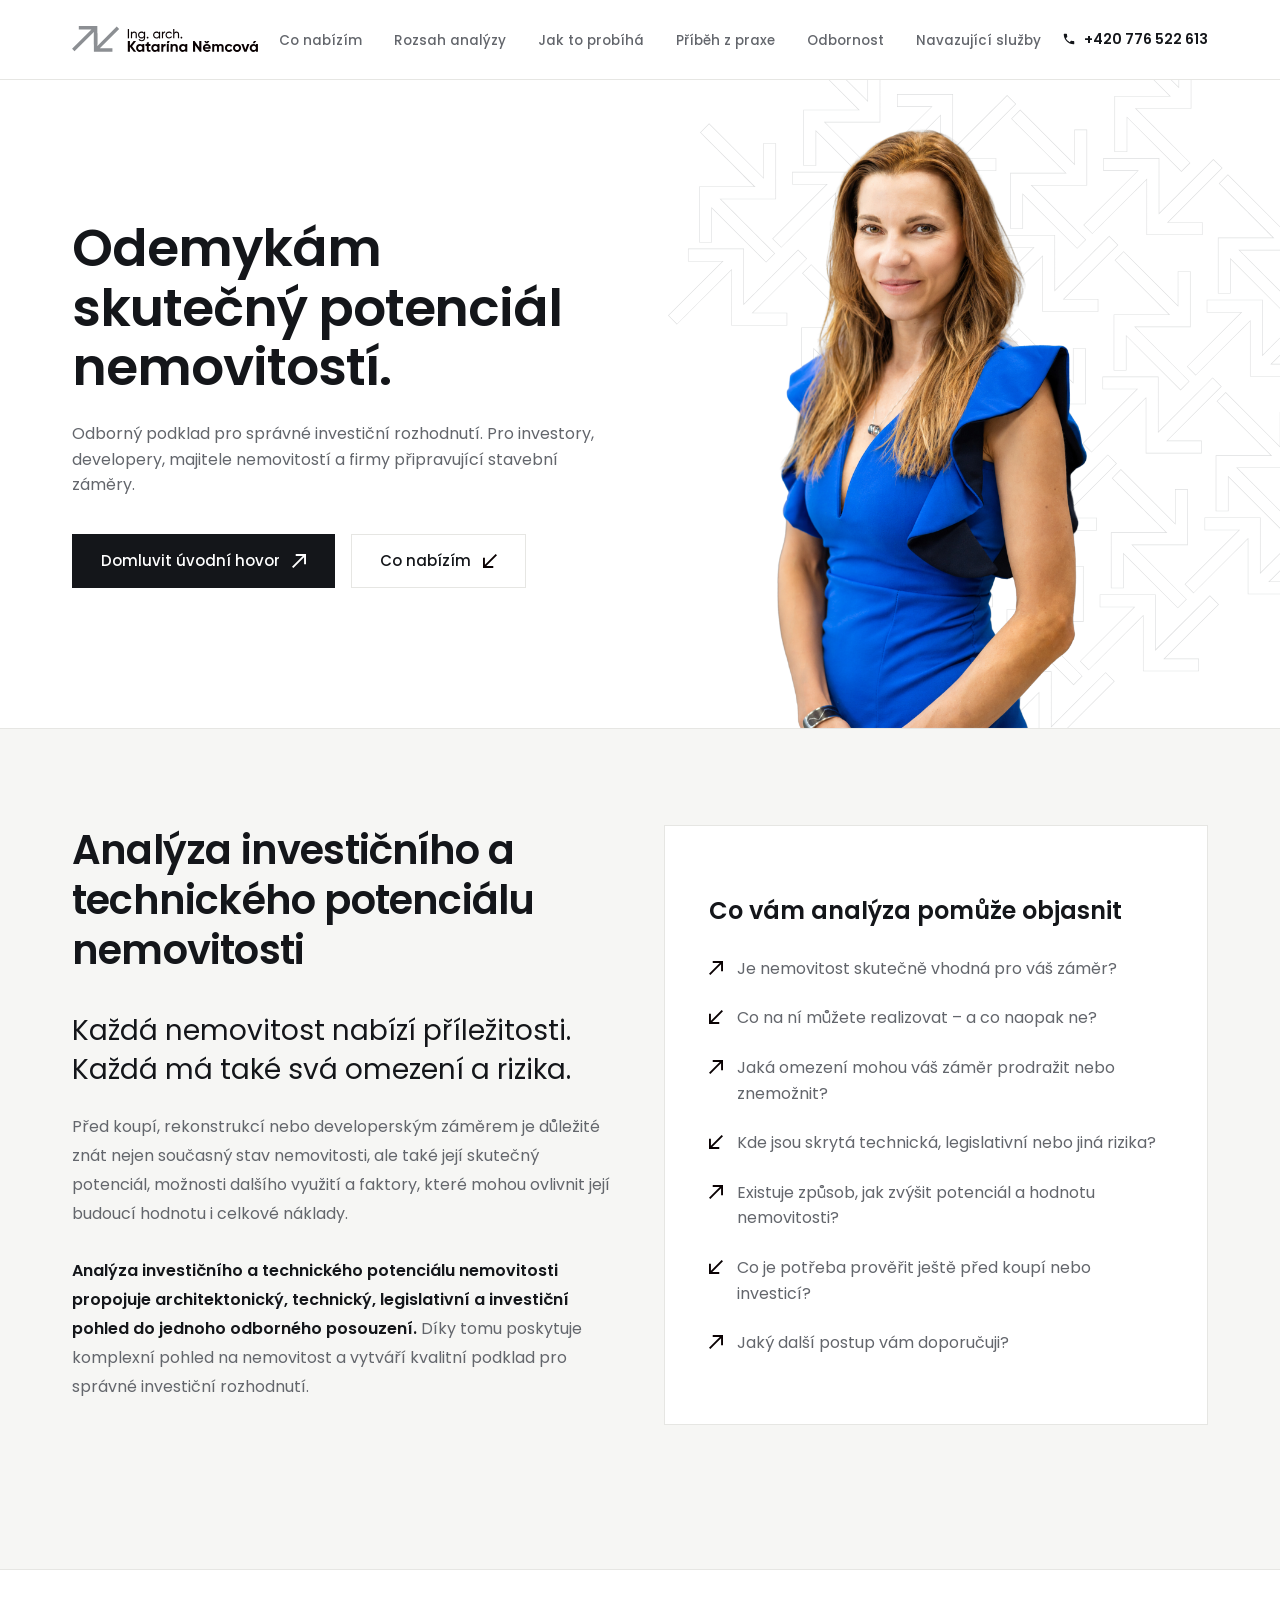
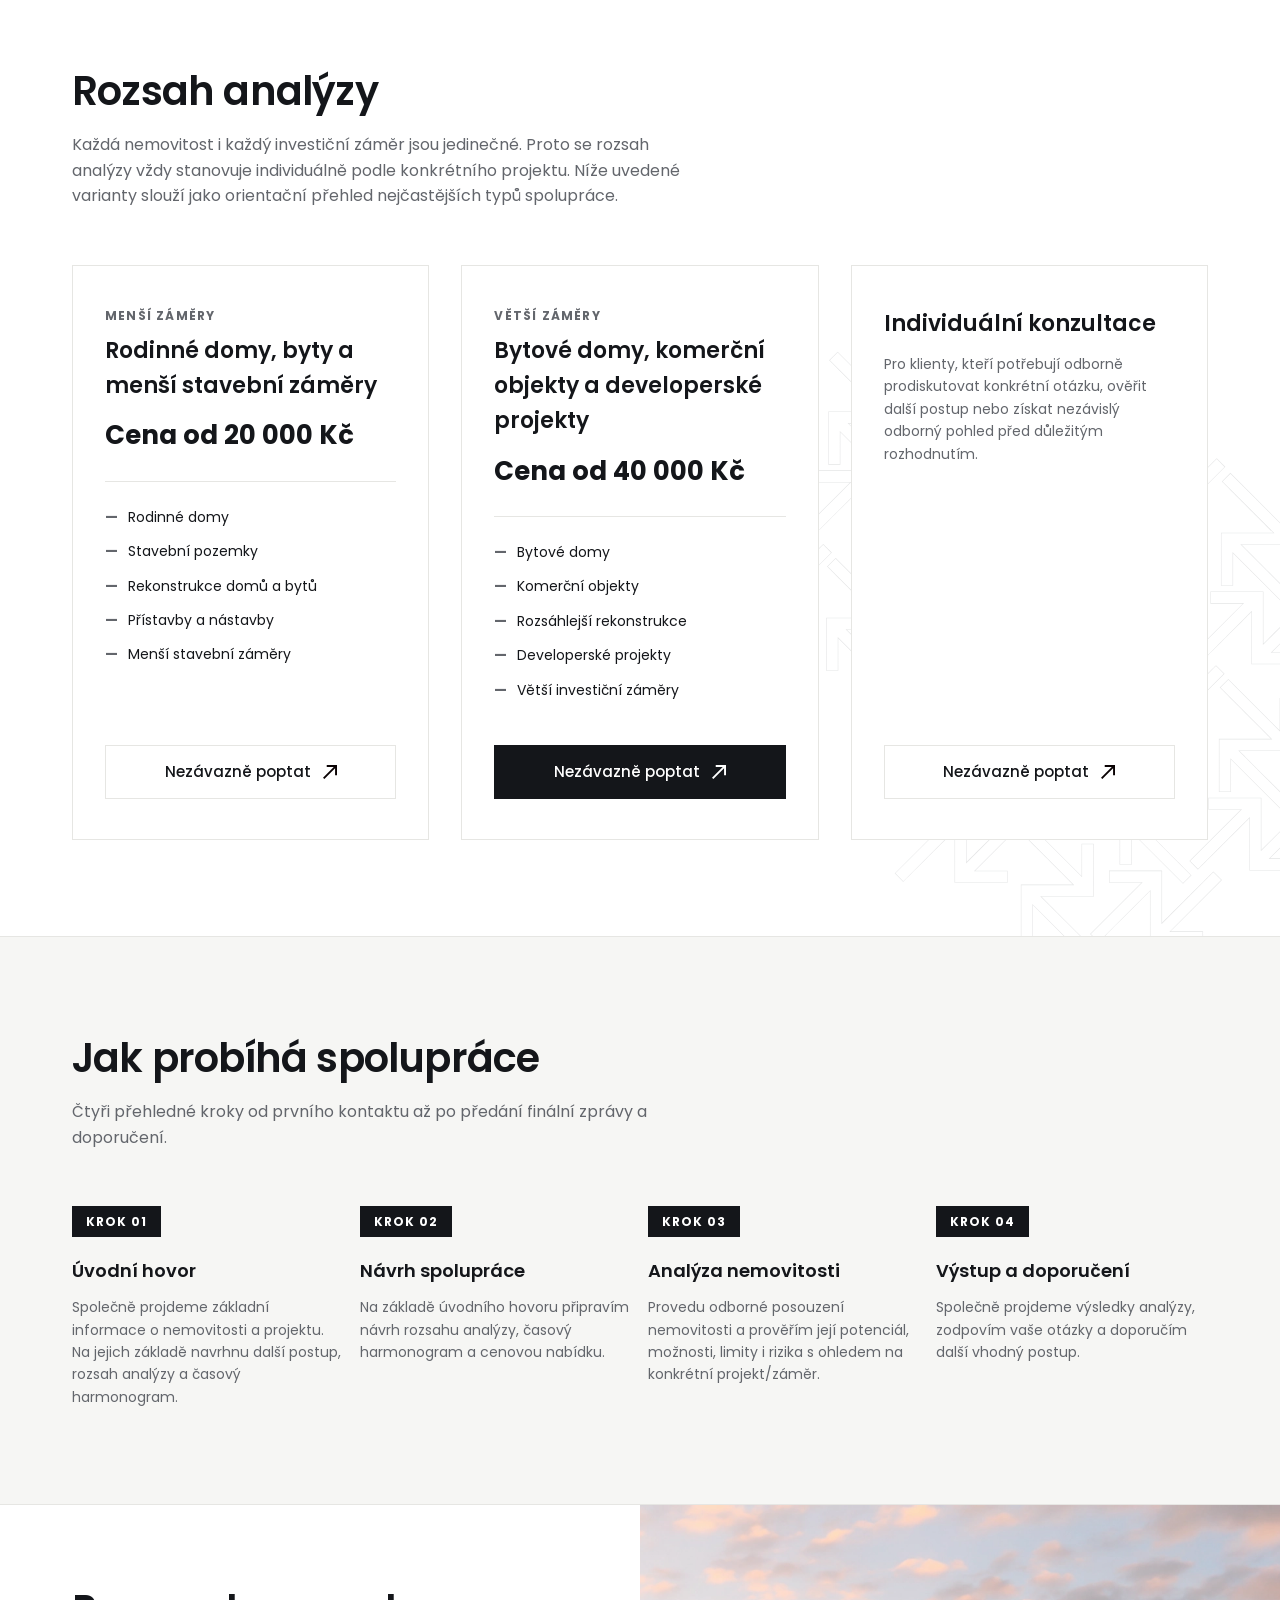
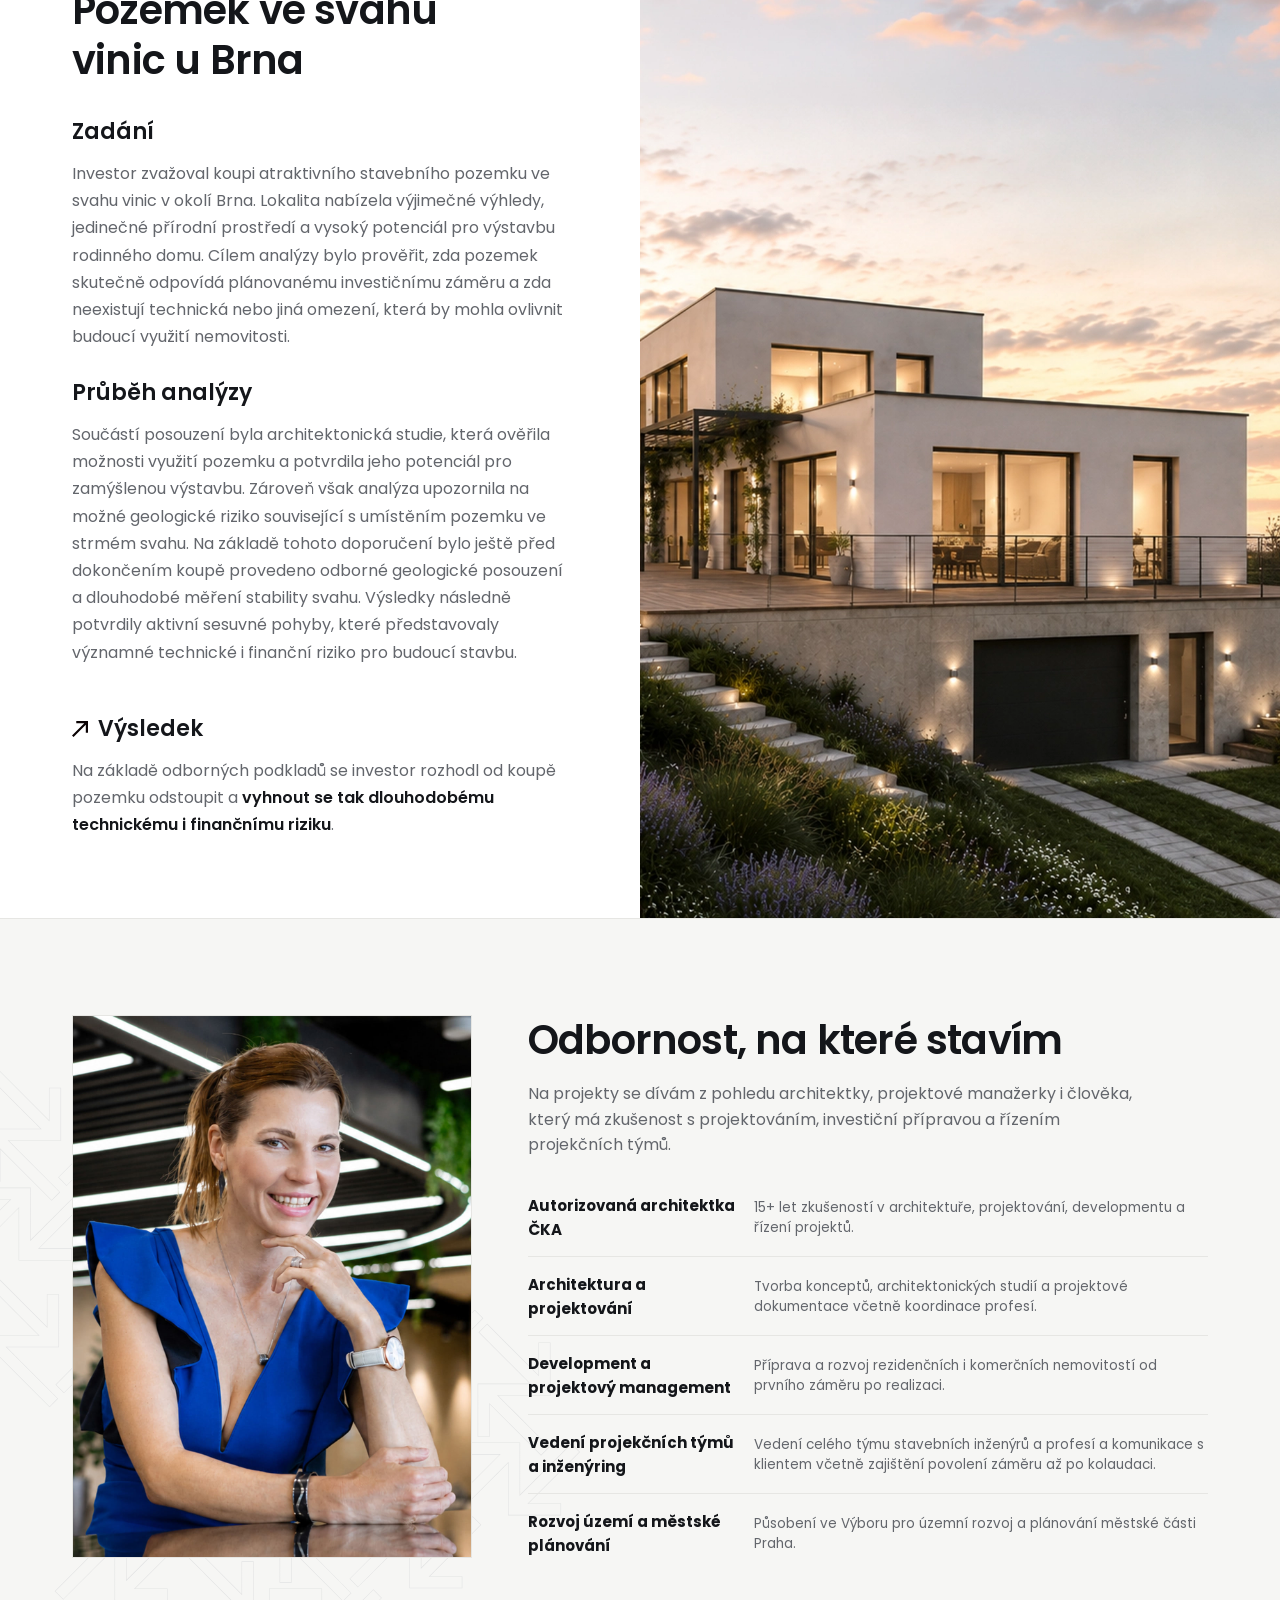
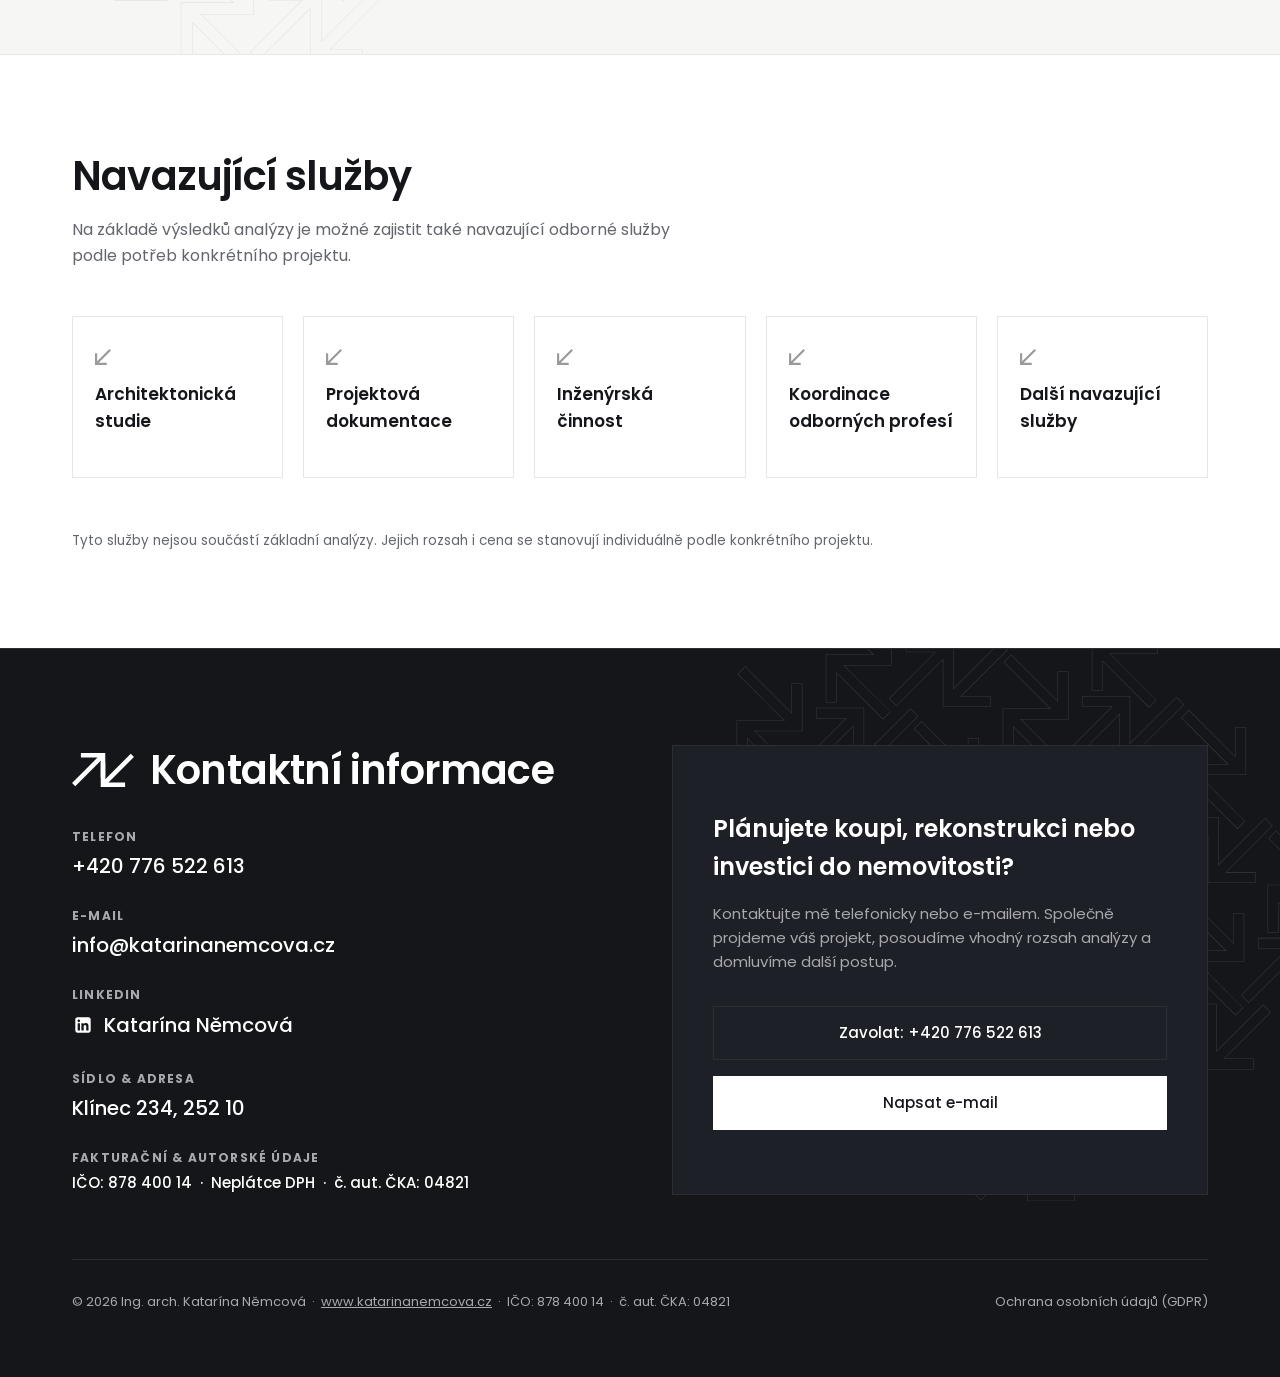
==== index.html @ 564ee418 "Client content and design changes." ====
<!DOCTYPE html>
<html lang="cs">

<head>
  <meta charset="UTF-8">
  <meta name="viewport" content="width=device-width, initial-scale=1.0">
  <title>Ing. arch. Katarína Němcová | Nezávislá analýza investičního a technického potenciálu nemovitostí.</title>
  <meta name="description"
    content="Odemykám skutečný potenciál nemovitostí. Architektonická prověrka, technické zhodnocení a návrh optimalizace pro kupující, majitele i investory.">

  <!-- CSS Stylesheet -->
  <link rel="stylesheet" href="css/style.css">

  <!-- Favicon -->
  <link rel="icon" type="image/svg+xml" href="assets/icons/symbol-black.svg">
  <link rel="shortcut icon" href="assets/icons/symbol-black.svg">
</head>

<body>

  <!-- Sticky Navbar -->
  <header class="navbar">
    <div class="container navbar-container">
      <a href="#" class="brand-logo" aria-label="Ing. arch. Katarína Němcová">
        <img src="assets/images/logo-full-color.svg" alt="Ing. arch. Katarína Němcová Logo">
      </a>

      <nav>
        <ul class="nav-links">
          <li><a href="#co-nabizim" class="nav-link">Co nabízím</a></li>
          <li><a href="#ceny" class="nav-link">Rozsah analýzy</a></li>
          <li><a href="#postup" class="nav-link">Jak to probíhá</a></li>
          <li><a href="#pripad-z-praxe" class="nav-link">Příběh z praxe</a></li>
          <li><a href="#o-mne" class="nav-link">Odbornost</a></li>
          <li><a href="#sluzby" class="nav-link">Navazující služby</a></li>
        </ul>
      </nav>

      <a href="tel:+420776522613" class="header-phone">
        <svg class="header-phone-icon" viewBox="0 0 24 24" fill="currentColor">
          <path
            d="M6.62 10.79c1.44 2.83 3.76 5.14 6.59 6.59l2.2-2.2c.27-.27.67-.36 1.02-.24 1.12.37 2.33.57 3.57.57.55 0 1 .45 1 1V20c0 .55-.45 1-1 1-9.39 0-17-7.61-17-17 0-.55.45-1 1-1h3.5c.55 0 1 .45 1 1 0 1.25.2 2.45.57 3.57.11.35.03.74-.25 1.02l-2.2 2.2z" />
        </svg>
        +420 776 522 613
      </a>

      <!-- Mobile Hamburger Button -->
      <button class="mobile-toggle" id="mobile-toggle" aria-label="Otevřít menu" aria-expanded="false">
        <span></span>
        <span></span>
        <span></span>
      </button>
    </div>
  </header>

  <!-- Mobile Navigation Drawer -->
  <div class="mobile-drawer" id="mobile-drawer">
    <a href="#co-nabizim" class="nav-link">Co nabízím</a>
    <a href="#ceny" class="nav-link">Rozsah analýzy</a>
    <a href="#postup" class="nav-link">Jak to probíhá</a>
    <a href="#pripad-z-praxe" class="nav-link">Příběh z praxe</a>
    <a href="#o-mne" class="nav-link">Odbornost</a>
    <a href="#sluzby" class="nav-link">Navazující služby</a>
    <a href="tel:+420776522613" class="header-phone" style="margin-top: 12px; font-size: 16px;">
      <svg class="header-phone-icon" viewBox="0 0 24 24" fill="currentColor" style="width: 16px; height: 16px;">
        <path
          d="M6.62 10.79c1.44 2.83 3.76 5.14 6.59 6.59l2.2-2.2c.27-.27.67-.36 1.02-.24 1.12.37 2.33.57 3.57.57.55 0 1 .45 1 1V20c0 .55-.45 1-1 1-9.39 0-17-7.61-17-17 0-.55.45-1 1-1h3.5c.55 0 1 .45 1 1 0 1.25.2 2.45.57 3.57.11.35.03.74-.25 1.02l-2.2 2.2z" />
      </svg>
      +420 776 522 613
    </a>
  </div>

  <main>
    <!-- Hero Section -->
    <section class="hero">
      <div class="container hero-grid">
        <div class="hero-content">
          <h1 class="hero-h1">Odemykám skutečný potenciál nemovitostí.</h1>
          <p class="hero-perex">
            Odborný podklad pro správné investiční rozhodnutí.
            Pro investory, developery, majitele nemovitostí a firmy připravující stavební záměry.
          </p>
          <div class="hero-actions">
            <a href="#kontakt" class="btn btn-primary">
              Domluvit úvodní hovor
              <span class="btn-icon">
                <img src="assets/icons/up-simple-black.svg" alt="" aria-hidden="true">
              </span>
            </a>
            <a href="#co-nabizim" class="btn btn-secondary">
              Co nabízím
              <span class="btn-icon">
                <img src="assets/icons/down-simple-black.svg" alt="" aria-hidden="true">
              </span>
            </a>
          </div>
        </div>

        <div class="hero-visual">
          <img src="assets/images/pattern.svg" class="hero-pattern-bg" alt="" aria-hidden="true">
          <img src="assets/images/kn-intro-transparent.png" class="hero-portrait-img" alt="Ing. arch. Katarína Němcová">
        </div>
      </div>
    </section>

    <!-- Section 2: Co nabízím -->
    <section id="co-nabizim" class="section section-alt">
      <div class="container">
        <div class="section-intro-content">
          <div class="intro-content-left">
            <h2 class="section-title">Analýza investičního a technického potenciálu nemovitosti</h2>

            <h3 class="section-intro-h3">Každá nemovitost nabízí příležitosti. <br> Každá má také svá omezení a rizika.</h3>

            <div class="intro-content-text">
              <p>Před koupí, rekonstrukcí nebo developerským záměrem je důležité znát nejen současný stav nemovitosti, ale také její skutečný potenciál, možnosti dalšího využití a faktory, které mohou ovlivnit její budoucí hodnotu i celkové náklady.</p><br>
              <p><strong>Analýza investičního a technického potenciálu nemovitosti propojuje architektonický, technický, legislativní a investiční pohled do jednoho odborného posouzení.</strong> Díky tomu poskytuje komplexní pohled na nemovitost a vytváří kvalitní podklad pro správné investiční rozhodnutí.</p>
            </div>
          </div>

          <div class="checklist-card">
            <h3>Co vám analýza pomůže objasnit</h3>
            <ul class="checklist-items">
              <li>Je nemovitost skutečně vhodná pro váš záměr?</li>
              <li>Co na ní můžete realizovat – a co naopak ne?</li>
              <li>Jaká omezení mohou váš záměr prodražit nebo znemožnit?</li>
              <li>Kde jsou skrytá technická, legislativní nebo jiná rizika?</li>
              <li>Existuje způsob, jak zvýšit potenciál a hodnotu nemovitosti?</li>
              <li>Co je potřeba prověřit ještě před koupí nebo investicí?</li>
              <li>Jaký další postup vám doporučuji?</li>
            </ul>
          </div>
        </div>

        <div class="highlights-grid">
          <div class="highlight-card">
            <div>
              <div class="highlight-number">01 Potenciál</div>
              <h3 class="highlight-title">Skutečný potenciál nemovitosti</h3>
              <p class="highlight-perex">Posouzeni možnosti využití a návratnosti investice</p>
            </div>
          </div>

          <div class="highlight-card">
            <div>
              <div class="highlight-number">02 Rizika</div>
              <h3 class="highlight-title">Identifikace rizik</h3>
              <p class="highlight-perex">Technická, legislativní, územní i investiční rizika, která mohou zásadně
                ovlivnit průběh a výsledky projektu.</p>
            </div>
          </div>

          <div class="highlight-card">
            <div>
              <div class="highlight-number">03 Další kroky</div>
              <h3 class="highlight-title">Doporučení dalšího postupu</h3>
              <p class="highlight-perex">Jasný návrh optimálního dalšího kroku před zahájením jakýchkoliv prací na
                nemovitosti.</p>
            </div>
          </div>

          <div class="highlight-card">
            <div>
              <div class="highlight-number">04 Rozhodnutí</div>
              <h3 class="highlight-title">Podklady pro optimální rozhodnutí</h3>
              <p class="highlight-perex">Nezávislý odborný pohled, který vám pomůže ušetřit náklady nebo naopak objevit
                příležitost.</p>
            </div>
          </div>

          <div class="highlight-card">
            <div>
              <div class="highlight-number">05 Odbornost</div>
              <h3 class="highlight-title">Klid a jistota</h3>
              <p class="highlight-perex">Rozhodnete se na základě faktů, ne intuice.</p>
            </div>
          </div>
        </div>
      </div>
    </section>

    <!-- Section 3: Rozsah analýzy a ceny -->
    <section id="ceny" class="section">
      <img src="assets/images/pattern.svg" class="pricing-pattern-bg" alt="" aria-hidden="true">
      <div class="container">
        <h2 class="section-title">Rozsah analýzy</h2>
        <p class="section-subtitle">Každá nemovitost i každý investiční záměr jsou jedinečné. Proto se rozsah analýzy vždy stanovuje individuálně podle konkrétního projektu. Níže uvedené varianty slouží jako orientační přehled nejčastějších typů spolupráce.</p>

        <div class="pricing-grid">
          <!-- Card 1 -->
          <div class="pricing-card">
            <span class="pricing-target">Menší záměry</span>
            <h3 class="pricing-title">Rodinné domy, byty a menší stavební záměry</h3>
            <div class="pricing-price">Cena od 20 000 Kč</div>

            <ul class="pricing-features">
              <li>Rodinné domy</li>
              <li>Stavební pozemky</li>
              <li>Rekonstrukce domů a bytů</li>
              <li>Přístavby a nástavby</li>
              <li>Menší stavební záměry</li>
            </ul>

            <a href="#kontakt" class="btn btn-secondary">
              Nezávazně poptat
              <span class="btn-icon">
                <img src="assets/icons/up-simple-black.svg" alt="" aria-hidden="true">
              </span>
            </a>
          </div>

          <!-- Card 2 (Featured / Highlighted) -->
          <div class="pricing-card">
            <span class="pricing-target">Větší záměry</span>
            <h3 class="pricing-title">Bytové domy, komerční objekty a developerské projekty</h3>
            <div class="pricing-price">Cena od 40 000 Kč</div>

            <ul class="pricing-features">
              <li>Bytové domy</li>
              <li>Komerční objekty</li>
              <li>Rozsáhlejší rekonstrukce</li>
              <li>Developerské projekty</li>
              <li>Větší investiční záměry</li>
            </ul>

            <a href="#kontakt" class="btn btn-primary">
              Nezávazně poptat
              <span class="btn-icon">
                <img src="assets/icons/up-simple-black.svg" alt="" aria-hidden="true">
              </span>
            </a>
          </div>

          <!-- Card 3 -->
          <div class="pricing-card">
            <!-- <span class="pricing-target">Dle hodinové sazby</span> -->
            <h3 class="pricing-title">Individuální konzultace</h3>
            <!-- <div class="pricing-price">2 000 Kč / hod.</div> -->

            <p class="pricing-desc">Pro klienty, kteří potřebují odborně prodiskutovat konkrétní otázku, ověřit další postup nebo získat nezávislý odborný pohled před důležitým rozhodnutím.</p>

            <a href="#kontakt" class="btn btn-secondary">
              Nezávazně poptat
              <span class="btn-icon">
                <img src="assets/icons/up-simple-black.svg" alt="" aria-hidden="true">
              </span>
            </a>
          </div>
        </div>
      </div>
    </section>

    <!-- Section 4: Jak spolupráce probíhá -->
    <section id="postup" class="section section-alt">
      <div class="container">
        <h2 class="section-title">Jak probíhá spolupráce</h2>
        <p class="section-subtitle">Čtyři přehledné kroky od prvního kontaktu až po předání finální zprávy a doporučení.
        </p>

        <div class="process-grid">
          <div class="process-step">
            <span class="process-number">KROK 01</span>
            <h3 class="process-title">Úvodní hovor</h3>
            <p class="process-desc">Společně projdeme základní informace o nemovitosti a projektu.<br> Na jejich základě navrhnu další postup, rozsah analýzy a časový harmonogram.</p>
          </div>

          <div class="process-step">
            <span class="process-number">KROK 02</span>
            <h3 class="process-title">Návrh spolupráce</h3>
            <p class="process-desc">Na základě úvodního hovoru připravím návrh rozsahu analýzy, časový harmonogram a cenovou nabídku.</p>
          </div>

          <div class="process-step">
            <span class="process-number">KROK 03</span>
            <h3 class="process-title">Analýza nemovitosti</h3>
            <p class="process-desc">Provedu odborné posouzení nemovitosti a prověřím její potenciál, možnosti, limity i rizika s ohledem na konkrétní projekt/záměr.</p>
          </div>

          <div class="process-step">
            <span class="process-number">KROK 04</span>
            <h3 class="process-title">Výstup a doporučení</h3>
            <p class="process-desc">Společně projdeme výsledky analýzy, zodpovím vaše otázky a doporučím další vhodný postup.</p>
          </div>
        </div>
      </div>
    </section>

    <!-- Section 5: Případ z praxe -->
    <section id="pripad-z-praxe" class="case-study-split-section">
      <div class="case-study-left-col">
        <!-- <img src="assets/icons/symbol-black.svg" class="case-study-symbol-icon" alt="" aria-hidden="true"> -->
        <h2 class="section-title">Pozemek ve svahu<br> vinic u Brna</h2>
        <!-- <p class="section-subtitle">Správné rozhodnutí před investicí ušetřilo klientovi čas, starosti a potenciální
          ztrátu v řádu milionů korun.</p> -->

        <div class="case-study-body">
          <h3>Zadání</h3>
          <p>Investor zvažoval koupi atraktivního stavebního pozemku ve svahu vinic v okolí Brna. Lokalita nabízela výjimečné výhledy, jedinečné přírodní prostředí a vysoký potenciál pro výstavbu rodinného domu.
          Cílem analýzy bylo prověřit, zda pozemek skutečně odpovídá plánovanému investičnímu záměru a zda neexistují technická nebo jiná omezení, která by mohla ovlivnit budoucí využití nemovitosti.</p>

          <h3>Průběh analýzy</h3>
          <p>Součástí posouzení byla architektonická studie, která ověřila možnosti využití pozemku a potvrdila jeho potenciál pro zamýšlenou výstavbu.
          Zároveň však analýza upozornila na možné geologické riziko související s umístěním pozemku ve strmém svahu. Na základě tohoto doporučení bylo ještě před dokončením koupě provedeno odborné geologické posouzení a dlouhodobé měření stability svahu.
          Výsledky následně potvrdily aktivní sesuvné pohyby, které představovaly významné technické i finanční riziko pro budoucí stavbu.</p>

          <h3 class="result-h3">
            <img src="assets/icons/up-simple-black.svg" class="result-icon" alt="" aria-hidden="true">
            Výsledek
          </h3>
          <p>Na základě odborných podkladů se investor rozhodl od koupě pozemku odstoupit a <strong>vyhnout se tak dlouhodobému technickému i finančnímu riziku</strong>.</p>
        </div>
      </div>

      <div class="case-study-right-col">
        <img src="assets/images/kn-case-study2.webp" alt="Pozemek ve svahu vinic u Brna">
      </div>
    </section>

    <!-- Section 6: Moje odbornost -->
    <section id="o-mne" class="section section-alt">
      <img src="assets/images/pattern.svg" class="about-pattern-bg" alt="" aria-hidden="true">
      <div class="container">
        <div class="about-grid">
          <div class="about-photo-wrapper">
            <img src="assets/images/kn-about-me.jpg" alt="Ing. arch. Katarína Němcová">
          </div>

          <div>
            <h2 class="section-title">Odbornost, na které stavím</h2>
            <p class="section-subtitle">
              Na projekty se dívám z pohledu architektky, projektové manažerky i člověka, který má zkušenost s projektováním,
              investiční přípravou a řízením projekčních týmů.
            </p>

            <div class="about-highlights-list">
              <div class="about-highlight-row">
                <div class="about-highlight-title">Autorizovaná architektka ČKA</div>
                <div class="about-highlight-desc">15+ let zkušeností v architektuře, projektování, developmentu a řízení projektů.</div>
              </div>

              <div class="about-highlight-row">
                <div class="about-highlight-title">Architektura a projektování</div>
                <div class="about-highlight-desc">Tvorba konceptů, architektonických studií a projektové dokumentace včetně koordinace profesí.</div>
              </div>

              <div class="about-highlight-row">
                <div class="about-highlight-title">Development a projektový management</div>
                <div class="about-highlight-desc">Příprava a rozvoj rezidenčních i komerčních nemovitostí od prvního záměru po realizaci.</div>
              </div>

              <div class="about-highlight-row">
                <div class="about-highlight-title">Vedení projekčních týmů a inženýring</div>
                <div class="about-highlight-desc">Vedení celého týmu stavebních inženýrů a profesí a komunikace s klientem včetně zajištění povolení záměru až po
                kolaudaci.</div>
              </div>

              <div class="about-highlight-row">
                <div class="about-highlight-title">Rozvoj území a městské plánování</div>
                <div class="about-highlight-desc">Působení ve Výboru pro územní rozvoj a plánování městské části Praha. </div>
              </div>
            </div>
          </div>
        </div>
      </div>
    </section>

    <!-- Section 7: Navazující služby -->
    <section id="sluzby" class="section">
      <div class="container">
        <div class="services-header-flex">
          <div>
            <h2 class="section-title">Navazující služby</h2>
            <p class="section-subtitle">Na základě výsledků analýzy je možné zajistit také navazující odborné služby podle potřeb konkrétního projektu.</p>
          </div>

          <div class="slider-arrows">
            <button class="slider-arrow-btn" id="services-prev" aria-label="Předchozí služba">←</button>
            <button class="slider-arrow-btn" id="services-next" aria-label="Další služba">→</button>
          </div>
        </div>

        <div class="services-grid">
          <div class="service-card">
            <img src="assets/icons/down-simple-black.svg" class="service-icon" alt="" aria-hidden="true">
            <h3 class="service-title">Architektonická studie</h3>
          </div>

          <div class="service-card">
            <img src="assets/icons/down-simple-black.svg" class="service-icon" alt="" aria-hidden="true">
            <h3 class="service-title">Projektová dokumentace</h3>
          </div>

          <div class="service-card">
            <img src="assets/icons/down-simple-black.svg" class="service-icon" alt="" aria-hidden="true">
            <h3 class="service-title">Inženýrská činnost</h3>
          </div>

          <div class="service-card">
            <img src="assets/icons/down-simple-black.svg" class="service-icon" alt="" aria-hidden="true">
            <h3 class="service-title">Koordinace odborných profesí</h3>
          </div>

          <div class="service-card">
            <img src="assets/icons/down-simple-black.svg" class="service-icon" alt="" aria-hidden="true">
            <h3 class="service-title">Další navazující služby</h3>
          </div>
        </div>

        <p class="services-disclaimer">Tyto služby nejsou součástí základní analýzy. Jejich rozsah i cena se stanovují individuálně podle konkrétního projektu.</p>
      </div>
    </section>

    <!-- Section 8: Contact Section -->
    <section id="kontakt" class="contact-section">
      <img src="assets/images/pattern.svg" class="contact-pattern-bg" alt="" aria-hidden="true">
      <div class="container">
        <div class="contact-grid">
          <div>
            <h2 class="section-title section-title-dark contact-title-with-icon">
              <img src="assets/icons/symbol-black.svg" class="contact-title-icon" alt="" aria-hidden="true">
              Kontaktní informace
            </h2>
            <!-- <p class="section-subtitle section-subtitle-dark">
              Máte dotaz nebo plánujete koupi či rekonstrukci? Ozvěte se mi přímo telefonicky nebo e-mailem. Ráda s vámi
              proberu váš záměr.
            </p> -->

            <div class="contact-info-list">
              <div class="contact-item">
                <span class="contact-label">Telefon</span>
                <span class="contact-value"><a href="tel:+420776522613">+420 776 522 613</a></span>
              </div>

              <div class="contact-item">
                <span class="contact-label">E-mail</span>
                <span class="contact-value"><a href="mailto:info@katarinanemcova.cz">info@katarinanemcova.cz</a></span>
              </div>

              <div class="contact-item contact-linkedin-item">
                <span class="contact-label">LinkedIn</span>
                <span class="contact-value">
                  <a href="https://www.linkedin.com/in/katarína-němcová-4073866b" target="_blank" rel="noopener noreferrer">
                    <img src="assets/icons/square-linkedin-brands-solid-full.svg" alt="" class="contact-linkedin-icon" aria-hidden="true">
                    Katarína Němcová
                  </a>
                </span>
              </div>

              <div class="contact-item">
                <span class="contact-label">Sídlo & Adresa</span>
                <span class="contact-value">Klínec 234, 252 10</span>
              </div>

              <div class="contact-item">
                <span class="contact-label">Fakturační & Autorské údaje</span>
                <span class="contact-value" style="font-size: 15px;">IČO: 878 400 14 &nbsp;·&nbsp; Neplátce DPH &nbsp;·&nbsp; č. aut. ČKA:
                  04821</span>
              </div>
            </div>
          </div>

          <div class="contact-action-box">
            <h3 class="contact-action-title">Plánujete koupi, rekonstrukci nebo investici do nemovitosti?</h3>
            <p class="contact-action-desc">
              Kontaktujte mě telefonicky nebo e-mailem. Společně projdeme váš projekt, posoudíme vhodný rozsah analýzy a domluvíme
              další postup.
            </p>
            <div style="display: flex; flex-direction: column; gap: 16px;">
              <a href="tel:+420776522613" class="btn btn-outline-white">
                Zavolat: +420 776 522 613
              </a>
              <a href="mailto:info@katarinanemcova.cz" class="btn btn-primary"
                style="background: white; color: var(--color-bg-dark);">
                Napsat e-mail
              </a>
            </div>
          </div>
        </div>

        <div class="footer-bottom">
          <div>
            © 2026 Ing. arch. Katarína Němcová &nbsp;·&nbsp; <a href="https://www.katarinanemcova.cz" target="_blank"
              style="color: inherit; text-decoration: underline;">www.katarinanemcova.cz</a> &nbsp;·&nbsp; IČO: 878 400
            14 &nbsp;·&nbsp; č. aut. ČKA: 04821
          </div>
          <div class="footer-links">
            <a href="gdpr.html">Ochrana osobních údajů (GDPR)</a>
          </div>
        </div>
      </div>
    </section>
  </main>

  <script src="js/main.js"></script>
</body>

</html>
---- css/style.css ----
/* ==========================================================================
   Design System & CSS Variables
   Ing. arch. Katarína Němcová — Architektonická & Majetková Analýza
   ========================================================================== */

@import url('https://fonts.googleapis.com/css2?family=Poppins:wght@300;400;500;600;700;800&display=swap');

:root {
  /* Color Tokens */
  --color-bg-primary: #FFFFFF;
  --color-bg-secondary: #F6F6F4;
  --color-bg-dark: #14161A;
  --color-bg-dark-card: #1D2026;

  --color-text-main: #14161A;
  --color-text-muted: #63666C;
  --color-text-light: #8E9299;
  --color-text-on-dark: #FFFFFF;
  --color-text-muted-dark: #A7A9AE;

  --color-accent: #14161A;
  --color-accent-light: #2C2E33;
  --color-border: #E6E6E3;
  --color-border-dark: #2C2E33;

  /* Typography */
  --font-family: 'Poppins', -apple-system, BlinkMacSystemFont, sans-serif;

  /* Layout & Spacing */
  --max-width: 1200px;
  --container-padding: 32px;
  --header-height: 80px;

  /* Transitions */
  --transition-fast: 0.2s ease;
  --transition-normal: 0.3s ease;
}

/* Resets & Global Styles */
*,
*::before,
*::after {
  box-sizing: border-box;
  margin: 0;
  padding: 0;
  /* CRITICAL DIRECTIVE: Sharp edges everywhere */
  border-radius: 0 !important;
}

html {
  scroll-behavior: smooth;
  font-size: 16px;
}

body {
  font-family: var(--font-family);
  background-color: var(--color-bg-primary);
  color: var(--color-text-main);
  line-height: 1.6;
  -webkit-font-smoothing: antialiased;
  -moz-osx-font-smoothing: grayscale;
}

img {
  max-width: 100%;
  height: auto;
  display: block;
  object-fit: cover;
}

a {
  color: inherit;
  text-decoration: none;
  transition: color var(--transition-fast);
}

button {
  font-family: inherit;
  cursor: pointer;
  border: none;
  background: none;
}

/* Section Container */
.container {
  max-width: var(--max-width);
  margin: 0 auto;
  padding-left: var(--container-padding);
  padding-right: var(--container-padding);
}

.section {
  padding: 96px 0;
}

.section-alt {
  background-color: var(--color-bg-secondary);
  border-top: 1px solid var(--color-border);
  border-bottom: 1px solid var(--color-border);
}

.section-dark {
  background-color: var(--color-bg-dark);
  color: var(--color-text-on-dark);
}

/* Badge / Label */
.section-title {
  font-size: clamp(28px, 4vw, 40px);
  font-weight: 600;
  letter-spacing: -0.02em;
  color: var(--color-text-main);
  line-height: 1.25;
  margin-bottom: 16px;
  max-width: 620px;
}

.section-title-dark {
  color: var(--color-text-on-dark);
}

.section-subtitle {
  font-size: 16px;
  color: var(--color-text-muted);
  max-width: 620px;
  line-height: 1.6;
}

.section-subtitle-dark {
  color: var(--color-text-muted-dark);
}

/* Buttons (Sharp Corners & Modern Hover) */
.btn {
  display: inline-flex;
  align-items: center;
  justify-content: center;
  gap: 12px;
  padding: 14px 28px;
  font-size: 15px;
  font-weight: 500;
  transition: all var(--transition-fast);
  white-space: nowrap;
  border: 1px solid transparent;
}

.btn-primary {
  background-color: var(--color-bg-dark);
  color: var(--color-text-on-dark);
}

.btn-primary:hover {
  background-color: #2C3038;
  transform: translateY(-2px);
}

.btn-secondary {
  background-color: transparent;
  color: var(--color-text-main);
  border-color: var(--color-border);
}

.btn-secondary:hover {
  border-color: var(--color-text-main);
  background-color: rgba(20, 22, 26, 0.04);
}

.btn-outline-white {
  background-color: transparent;
  color: var(--color-text-on-dark);
  border-color: var(--color-border-dark);
}

.btn-outline-white:hover {
  background-color: rgba(255, 255, 255, 0.1);
  border-color: var(--color-text-on-dark);
}

.btn-icon {
  display: inline-flex;
  align-items: center;
  justify-content: center;
  width: 14px;
  height: 14px;
  transition: transform var(--transition-fast);
}

.btn-icon img {
  width: 100%;
  height: 100%;
  object-fit: contain;
  display: block;
}

.btn-primary .btn-icon img,
.btn-outline-white .btn-icon img {
  filter: brightness(0) invert(1);
}

.btn:hover .btn-icon {
  transform: translate(3px, -3px);
}

/* Navigation Bar */
.navbar {
  position: sticky;
  top: 0;
  z-index: 100;
  background-color: var(--color-bg-primary);
  border-bottom: 1px solid var(--color-border);
  height: var(--header-height);
  display: flex;
  align-items: center;
}

.navbar-container {
  display: flex;
  align-items: center;
  justify-content: space-between;
  width: 100%;
  gap: 20px;
}

.brand-logo {
  display: flex;
  align-items: center;
  text-decoration: none;
  flex-shrink: 0;
}

.brand-logo img {
  height: 26px;
  width: auto;
  display: block;
}

.nav-links {
  display: flex;
  align-items: center;
  gap: 32px;
  list-style: none;
  margin: 0;
  padding: 0;
}

.nav-link {
  font-size: 13.5px;
  font-weight: 500;
  color: var(--color-text-muted);
  white-space: nowrap;
}

.nav-link:hover,
.nav-link.active {
  color: var(--color-text-main);
}

.header-phone {
  font-size: 14px;
  font-weight: 600;
  color: var(--color-text-main);
  display: inline-flex;
  align-items: center;
  gap: 8px;
  white-space: nowrap;
  padding: 6px 0;
  transition: opacity var(--transition-fast);
}

.header-phone:hover {
  opacity: 0.75;
}

.header-phone-icon {
  width: 14px;
  height: 14px;
  fill: currentColor;
}

/* Mobile Drawer Toggle */
.mobile-toggle {
  display: none;
  flex-direction: column;
  justify-content: center;
  align-items: center;
  width: 44px;
  height: 44px;
  border: 1px solid var(--color-border);
  background: white;
  cursor: pointer;
}

.mobile-toggle span {
  width: 20px;
  height: 2px;
  background-color: var(--color-text-main);
  transition: all var(--transition-fast);
  margin: 2px 0;
}

/* Mobile Drawer Menu */
.mobile-drawer {
  position: fixed;
  top: var(--header-height);
  left: 0;
  right: 0;
  background: white;
  border-bottom: 1px solid var(--color-border);
  padding: 24px var(--container-padding);
  display: flex;
  flex-direction: column;
  gap: 16px;
  transform: translateY(-150%);
  transition: transform var(--transition-normal);
  z-index: 99;
}

.mobile-drawer.is-open {
  transform: translateY(0);
}

.mobile-drawer .nav-link {
  font-size: 16px;
  padding: 8px 0;
}

/* Hero Section */
.hero {
  position: relative;
  padding: 48px 0 0;
  overflow: hidden;
  background-color: var(--color-bg-primary);
}

.hero-grid {
  display: grid;
  grid-template-columns: 1fr 1fr;
  gap: 32px;
  align-items: center;
  position: relative;
}

.hero-content {
  max-width: 540px;
  padding-bottom: 0;
}

@media (min-width: 993px) {
  .hero-content {
    margin-top: -50px;
  }
}

.hero-h1 {
  font-size: clamp(32px, 4.5vw, 52px);
  font-weight: 600;
  line-height: 1.15;
  letter-spacing: -0.02em;
  color: var(--color-text-main);
  margin-bottom: 24px;
}

.hero-perex {
  font-size: 16px;
  line-height: 1.6;
  color: var(--color-text-muted);
  margin-bottom: 36px;
}

.hero-actions {
  display: flex;
  gap: 16px;
  flex-wrap: wrap;
}

/* Hero Visual with Pattern and Transparent Portrait */
.hero-visual {
  position: relative;
  display: flex;
  align-items: center;
  justify-content: center;
  width: 100%;
  height: 100%;
}

/* Pattern background positioned behind portrait (z-index: 1) */
.hero-pattern-bg {
  position: absolute;
  top: -95px;
  right: -120px;
  width: 760px;
  max-width: none;
  height: auto;
  z-index: 1;
  pointer-events: none;
  opacity: 0.95;
}

@media (min-width: 993px) {
  .hero-pattern-bg {
    right: -220px;
  }
}

/* Transparent PNG portrait on top of pattern (z-index: 2) */
.hero-portrait-img {
  position: relative;
  z-index: 2;
  height: auto;
  max-height: 600px;
  width: auto;
  max-width: 100%;
  display: block;
  object-fit: contain;
  object-position: bottom center;
}

@media (max-width: 992px) {
  .hero-visual {
    margin-top: 16px;
    justify-content: center;
  }

  .hero-pattern-bg {
    width: 380px;
    right: auto;
    left: 50%;
    top: 0;
    transform: translateX(-50%);
    opacity: 0.75;
  }
}

/* Section: Co Nabízím (Highlights Grid) */
.highlights-grid {
  display: grid;
  grid-template-columns: repeat(auto-fit, minmax(320px, 1fr));
  gap: 32px;
  margin-top: 48px;
}

.highlight-card {
  background: white;
  border: 1px solid var(--color-border);
  padding: 36px 32px;
  transition: all var(--transition-fast);
  display: flex;
  flex-direction: column;
  justify-content: space-between;
}

.highlight-card:hover {
  border-color: var(--color-text-main);
  box-shadow: 0 12px 24px rgba(0, 0, 0, 0.04);
}

.highlight-number {
  font-size: 13px;
  font-weight: 700;
  color: var(--color-text-light);
  margin-bottom: 16px;
}

.highlight-title {
  font-size: 20px;
  font-weight: 600;
  color: var(--color-text-main);
  margin-bottom: 12px;
}

.highlight-perex {
  font-size: 15px;
  color: var(--color-text-muted);
  line-height: 1.6;
}

/* Section: Co Nabízím - Introductory Content */
.section-intro-h3 {
  font-size: clamp(20px, 3vw, 28px);
  font-weight: 400;
  color: var(--color-text-main);
  line-height: 1.4;
  margin-bottom: 24px;
  margin-top: 8px;
  max-width: 640px;
}

.section-intro-content {
  display: grid;
  grid-template-columns: 1fr 1fr;
  gap: 48px;
  margin-bottom: 48px;
  align-items: stretch;
}

.intro-content-left {
  display: flex;
  flex-direction: column;
}

.intro-content-left .section-title {
  margin-bottom: 28px;
}

.intro-content-text {
  font-size: 16px;
  color: var(--color-text-muted);
  line-height: 1.8;
}

.intro-content-text strong {
  color: var(--color-text-main);
  font-weight: 600;
}

.checklist-card {
  background: white;
  border: 1px solid var(--color-border);
  padding: 64px 44px;
  transition: all var(--transition-fast);
  display: flex;
  flex-direction: column;
  justify-content: center;
  height: 100%;
  min-height: 600px;
}

.checklist-card:hover {
  border-color: var(--color-text-main);
  box-shadow: 0 12px 24px rgba(0, 0, 0, 0.04);
}

.checklist-card h3 {
  font-size: clamp(18px, 2.5vw, 24px);
  font-weight: 600;
  color: var(--color-text-main);
  line-height: 1.4;
  margin-bottom: 28px;
}

.checklist-items {
  list-style: none;
  display: flex;
  flex-direction: column;
  gap: 24px;
  margin: 0;
  padding: 0;
}

.checklist-items li {
  display: flex;
  align-items: flex-start;
  gap: 14px;
  font-size: 16px;
  color: var(--color-text-muted);
  line-height: 1.6;
  padding-left: 0;
}

.checklist-items li::before {
  content: '';
  width: 14px;
  height: 14px;
  flex-shrink: 0;
  display: inline-block;
  background-size: contain;
  background-repeat: no-repeat;
  background-position: center;
  margin-top: 5px;
}

.checklist-items li:nth-child(odd)::before {
  background-image: url('../assets/icons/up-simple-black.svg');
}

.checklist-items li:nth-child(even)::before {
  background-image: url('../assets/icons/down-simple-black.svg');
}

/* Hide the highlight cards grid below */
.highlights-grid {
  display: none !important;
}

/* Section: Rozsah Analýzy a Ceny (3 Breakdown Cards) */
#ceny {
  position: relative;
  overflow: hidden;
}

#ceny .container {
  position: relative;
  z-index: 1;
}

.pricing-pattern-bg {
  position: absolute;
  bottom: -80px;
  right: -140px;
  width: 720px;
  max-width: none;
  height: auto;
  pointer-events: none;
  opacity: 0.75;
  z-index: 0;
}

@media (max-width: 992px) {
  .pricing-pattern-bg {
    width: 450px;
    right: -100px;
    bottom: -50px;
    opacity: 0.6;
  }
}

.pricing-grid {
  display: grid;
  grid-template-columns: repeat(3, 1fr);
  gap: 32px;
  margin-top: 56px;
}

.pricing-card {
  background: white;
  border: 1px solid var(--color-border);
  padding: 40px 32px;
  display: flex;
  flex-direction: column;
  position: relative;
  transition: all var(--transition-fast);
}

.pricing-card .btn {
  margin-top: auto;
}

.pricing-card.featured {
  border: 2px solid var(--color-bg-dark);
}

.pricing-card.featured::before {
  content: 'NEJŽÁDANĚJŠÍ';
  position: absolute;
  top: -14px;
  left: 32px;
  background: var(--color-bg-dark);
  color: white;
  font-size: 11px;
  font-weight: 700;
  padding: 4px 12px;
  letter-spacing: 0.1em;
}

.pricing-target {
  font-size: 12px;
  font-weight: 700;
  letter-spacing: 0.1em;
  text-transform: uppercase;
  color: var(--color-text-muted);
  margin-bottom: 8px;
}

.pricing-title {
  font-size: 22px;
  font-weight: 600;
  color: var(--color-text-main);
  margin-bottom: 12px;
}

.pricing-desc {
  font-size: 14px;
  color: var(--color-text-muted);
  margin-bottom: 24px;
  min-height: 48px;
}

.pricing-price {
  font-size: 26px;
  font-weight: 700;
  color: var(--color-text-main);
  padding-bottom: 24px;
  margin-bottom: 24px;
  border-bottom: 1px solid var(--color-border);
}

.pricing-price span {
  font-size: 13px;
  font-weight: 400;
  color: var(--color-text-muted);
}

.pricing-features {
  list-style: none;
  margin-bottom: 32px;
  flex: 1;
}

.pricing-features li {
  font-size: 14px;
  color: var(--color-text-main);
  margin-bottom: 12px;
  display: flex;
  align-items: flex-start;
  gap: 10px;
}

.pricing-features li::before {
  content: '—';
  color: var(--color-text-muted);
  font-weight: 700;
}

/* Section: Jak spolupráce probíhá (Process 4 Steps) */
.process-grid {
  display: flex;
  align-items: flex-start;
  gap: 16px;
  margin-top: 56px;
}

.process-step {
  flex: 1;
  border-top: none;
  padding-top: 0;
}

.process-number {
  font-size: 12px;
  font-weight: 700;
  letter-spacing: 0.08em;
  color: white;
  background-color: var(--color-bg-dark);
  padding: 6px 14px;
  margin-bottom: 20px;
  display: inline-block;
  border: none;
}

.process-title {
  font-size: 18px;
  font-weight: 600;
  color: var(--color-text-main);
  margin-bottom: 10px;
}

.process-desc {
  font-size: 14px;
  color: var(--color-text-muted);
  line-height: 1.6;
}

/* Services Header Flex & Arrow Controls */
.services-header-flex {
  display: flex;
  justify-content: space-between;
  align-items: flex-end;
  gap: 24px;
  flex-wrap: wrap;
}

.services-disclaimer {
  font-size: 13.5px;
  color: var(--color-text-muted);
  line-height: 1.6;
  margin-top: 28px;
}

.slider-arrows {
  display: none;
  /* Hidden on desktop when all cards fit cleanly */
  gap: 12px;
}

.slider-arrow-btn {
  width: 44px;
  height: 44px;
  border: 1px solid var(--color-border);
  background: white;
  color: var(--color-text-main);
  display: inline-flex;
  align-items: center;
  justify-content: center;
  font-size: 18px;
  cursor: pointer;
  transition: all var(--transition-fast);
}

.slider-arrow-btn:hover {
  background: var(--color-bg-dark);
  color: white;
  border-color: var(--color-bg-dark);
}

/* Section: Navazující Služby (Horizontally Scrollable Single Line & Responsive Fit) */
.services-grid {
  display: flex !important;
  flex-direction: row !important;
  flex-wrap: nowrap !important;
  gap: 20px;
  margin-top: 48px;
  overflow-x: auto !important;
  overflow-y: hidden;
  padding-bottom: 24px;
  scroll-snap-type: x mandatory;
  -webkit-overflow-scrolling: touch;
  scrollbar-width: thin;
  scrollbar-color: var(--color-bg-dark) var(--color-bg-secondary);
}

.services-grid::-webkit-scrollbar {
  height: 6px;
}

.services-grid::-webkit-scrollbar-track {
  background: var(--color-bg-secondary);
}

.services-grid::-webkit-scrollbar-thumb {
  background: var(--color-bg-dark);
}

.service-card {
  flex: 1 0 210px !important;
  min-width: 210px !important;
  background: white;
  border: 1px solid var(--color-border);
  padding: 32px 22px;
  transition: all var(--transition-fast);
  scroll-snap-align: start;
}

.service-card:hover {
  border-color: var(--color-text-main);
}

/* Section: Případ z praxe (Full-bleed Split Case Study) */
.case-study-split-section {
  display: grid;
  grid-template-columns: 1fr 1fr;
  align-items: stretch;
  background-color: var(--color-bg-primary);
  position: relative;
  overflow: hidden;
  padding: 0;
}

.case-study-left-col {
  padding-top: 80px;
  padding-bottom: 80px;
  padding-left: max(32px, calc((100vw - 1200px) / 2 + 32px));
  padding-right: 64px;
  display: flex;
  flex-direction: column;
  justify-content: center;
}

.case-study-symbol-icon {
  height: clamp(21px, 3vw, 27px);
  width: auto;
  object-fit: contain;
  margin-bottom: 18px;
  align-self: flex-start;
}

.case-study-left-col .section-title {
  max-width: 100%;
  margin-bottom: 32px;
}

.case-study-left-col .section-subtitle {
  max-width: 100%;
  margin-bottom: 32px;
}

.case-study-body h3 {
  font-size: clamp(18px, 2.5vw, 22px);
  font-weight: 600;
  color: var(--color-text-main);
  line-height: 1.4;
  margin-top: 28px;
  margin-bottom: 12px;
}

.result-h3 {
  display: inline-flex;
  align-items: center;
  gap: 10px;
}

.result-icon {
  width: 16px;
  height: 16px;
  object-fit: contain;
  flex-shrink: 0;
}

.case-study-body h3:first-of-type {
  margin-top: 0;
}

.case-study-body p {
  font-size: 16px;
  color: var(--color-text-muted);
  line-height: 1.7;
  margin: 0 0 20px 0;
}

.case-study-body strong {
  color: var(--color-text-main);
  font-weight: 600;
}

.case-study-body p:last-child {
  margin-bottom: 0;
}

.case-study-right-col {
  position: relative;
  width: 100%;
  height: 100%;
  min-height: 100%;
  overflow: hidden;
}

.case-study-right-col img {
  width: 100%;
  height: 100%;
  object-fit: cover;
  display: block;
}

.case-study-table {
  width: 100%;
  border-collapse: collapse;
  border: 1px solid var(--color-border);
  background: white;
}

.case-study-table tr {
  border-bottom: 1px solid var(--color-border);
}

.case-study-table tr:last-child {
  border-bottom: none;
}

.case-study-table td {
  padding: 18px 24px;
  font-size: 14px;
  vertical-align: top;
}

.case-study-table td:first-child {
  font-weight: 600;
  color: var(--color-text-main);
  width: 38%;
  background-color: var(--color-bg-secondary);
  border-right: 1px solid var(--color-border);
}

.case-study-table td:last-child {
  color: var(--color-text-muted);
}

/* Section: Moje Odbornost (About me) */
#o-mne {
  position: relative;
  overflow: hidden;
}

#o-mne .container {
  position: relative;
  z-index: 1;
}

.about-pattern-bg {
  position: absolute;
  bottom: -80px;
  left: -140px;
  width: 720px;
  max-width: none;
  height: auto;
  pointer-events: none;
  opacity: 0.75;
  z-index: 0;
}

@media (max-width: 992px) {
  .about-pattern-bg {
    width: 450px;
    left: -100px;
    bottom: -50px;
    opacity: 0.6;
  }
}

.about-grid {
  display: grid;
  grid-template-columns: 400px 1fr;
  gap: 56px;
  align-items: center;
}

.about-photo-wrapper {
  border: 1px solid var(--color-border);
  height: 100%;
  min-height: 520px;
  overflow: hidden;
}

.about-photo-wrapper img {
  width: 100%;
  height: 100%;
  object-fit: cover;
}

.about-highlights-list {
  display: flex;
  flex-direction: column;
  gap: 16px;
  margin-top: 36px;
}

.about-highlight-row {
  display: grid;
  grid-template-columns: 210px 1fr;
  align-items: center;
  gap: 16px;
  padding-bottom: 14px;
  border-bottom: 1px solid var(--color-border);
}

.about-highlight-row:last-child {
  border-bottom: none;
  padding-bottom: 0;
}

.about-highlight-title {
  font-size: 15px;
  font-weight: 700;
  color: var(--color-text-main);
}

.about-highlight-desc {
  font-size: 13.5px;
  color: var(--color-text-muted);
  line-height: 1.5;
}

/* Section: Navazující Služby (Styling) */
.service-icon {
  width: 16px;
  height: 16px;
  margin-bottom: 16px;
  object-fit: contain;
  opacity: 0.4;
  transition: opacity var(--transition-fast), transform var(--transition-fast);
}

.service-card:hover .service-icon {
  opacity: 1;
  transform: translate(2px, -2px);
}

.service-title {
  font-size: 17px;
  font-weight: 600;
  color: var(--color-text-main);
  margin-bottom: 10px;
}

.service-desc {
  font-size: 13px;
  color: var(--color-text-muted);
  line-height: 1.6;
}

/* Section: Contact & Footer */
.contact-section {
  position: relative;
  overflow: hidden;
  padding: 96px 0 64px;
  background-color: var(--color-bg-dark);
  color: var(--color-text-on-dark);
  border-top: 1px solid var(--color-border-dark);
}

.contact-section .container {
  position: relative;
  z-index: 1;
}

.contact-pattern-bg {
  position: absolute;
  top: -60px;
  right: -80px;
  width: 650px;
  height: auto;
  pointer-events: none;
  filter: brightness(0) invert(1);
  opacity: 0.15;
  z-index: 0;
}

.contact-title-with-icon {
  display: flex;
  align-items: center;
  gap: 16px;
}

.contact-title-icon {
  height: clamp(26px, 3.5vw, 34px);
  width: auto;
  object-fit: contain;
  filter: brightness(0) invert(1);
  flex-shrink: 0;
}

.contact-grid {
  display: grid;
  grid-template-columns: 1fr 1fr;
  gap: 64px;
  margin-bottom: 64px;
}

.contact-info-list {
  display: flex;
  flex-direction: column;
  gap: 24px;
  margin-top: 32px;
}

.contact-primary-items {
  display: grid;
  grid-template-columns: repeat(2, minmax(0, 1fr));
  gap: 24px;
}

.contact-item {
  display: flex;
  flex-direction: column;
  gap: 4px;
}

.contact-label {
  font-size: 12px;
  font-weight: 700;
  letter-spacing: 0.1em;
  color: var(--color-text-muted-dark);
  text-transform: uppercase;
}

.contact-value {
  font-size: 20px;
  font-weight: 500;
  color: var(--color-text-on-dark);
}

.contact-value a:hover {
  text-decoration: underline;
}

.contact-linkedin-item .contact-value a {
  display: inline-flex;
  align-items: center;
  gap: 10px;
}

.contact-linkedin-icon {
  width: 22px;
  height: 22px;
  object-fit: contain;
  filter: invert(1);
}

.contact-action-box {
  background: var(--color-bg-dark-card);
  border: 1px solid var(--color-border-dark);
  padding: 48px 40px;
  display: flex;
  flex-direction: column;
  justify-content: center;
}

.contact-action-title {
  font-size: 24px;
  font-weight: 600;
  margin-bottom: 16px;
}

.contact-action-desc {
  font-size: 15px;
  color: var(--color-text-muted-dark);
  margin-bottom: 32px;
}

/* Footer Bottom */
.footer-bottom {
  border-top: 1px solid var(--color-border-dark);
  padding-top: 32px;
  display: flex;
  align-items: center;
  justify-content: space-between;
  flex-wrap: wrap;
  gap: 16px;
  font-size: 13px;
  color: var(--color-text-muted-dark);
}

.footer-links {
  display: flex;
  gap: 24px;
}

.footer-links a {
  color: var(--color-text-muted-dark);
}

.footer-links a:hover {
  color: white;
  text-decoration: underline;
}

/* GDPR Subpage Styling */
.gdpr-content {
  max-width: 800px;
  margin: 0 auto;
  padding: 64px 0 96px;
}

.gdpr-content h1 {
  font-size: 36px;
  margin-bottom: 24px;
}

.gdpr-content h2 {
  font-size: 22px;
  margin: 32px 0 12px;
}

.gdpr-content p,
.gdpr-content ul {
  margin-bottom: 16px;
  color: var(--color-text-muted);
}

.gdpr-content ul {
  padding-left: 20px;
}

/* Responsive Media Queries */
@media (max-width: 992px) {

  .hero-grid,
  .case-study-grid,
  .about-grid,
  .contact-grid {
    grid-template-columns: 1fr;
    gap: 32px;
  }

  .contact-primary-items {
    grid-template-columns: 1fr;
  }

  .hero-content {
    max-width: 100%;
    padding-bottom: 0;
  }

  .hero-visual {
    margin-top: 16px;
    justify-content: center;
  }

  .hero-pattern-bg {
    width: 380px;
    right: -20px;
    top: -20px;
    opacity: 0.75;
  }

  .hero-portrait-img {
    max-height: 400px;
  }

  .pricing-grid {
    grid-template-columns: 1fr;
  }

  .process-grid {
    display: grid;
    grid-template-columns: 1fr 1fr;
    gap: 32px;
  }

  .slider-arrows {
    display: flex;
    /* Visible on mobile/tablet screens when cards overflow */
  }

  .nav-links,
  .nav-actions {
    display: none;
  }

  .mobile-toggle {
    display: flex;
  }

  .about-photo-wrapper {
    height: 380px;
  }

  .case-study-split-section {
    grid-template-columns: 1fr;
  }

  .case-study-left-col {
    padding: 64px 32px;
  }

  .case-study-right-col {
    height: 400px;
    min-height: 350px;
  }

  .section-intro-content {
    grid-template-columns: 1fr;
    gap: 32px;
  }

  .intro-content-left .section-title {
    margin-bottom: 24px;
  }
}

@media (max-width: 600px) {
  .process-grid {
    grid-template-columns: 1fr;
  }

  .about-highlight-row {
    grid-template-columns: 1fr;
    gap: 4px;
  }

  .hero-actions {
    flex-direction: column;
  }

  .btn {
    width: 100%;
  }

  .case-study-table td:first-child {
    width: 45%;
    padding: 12px 14px;
  }

  .case-study-table td {
    padding: 12px 14px;
  }
}
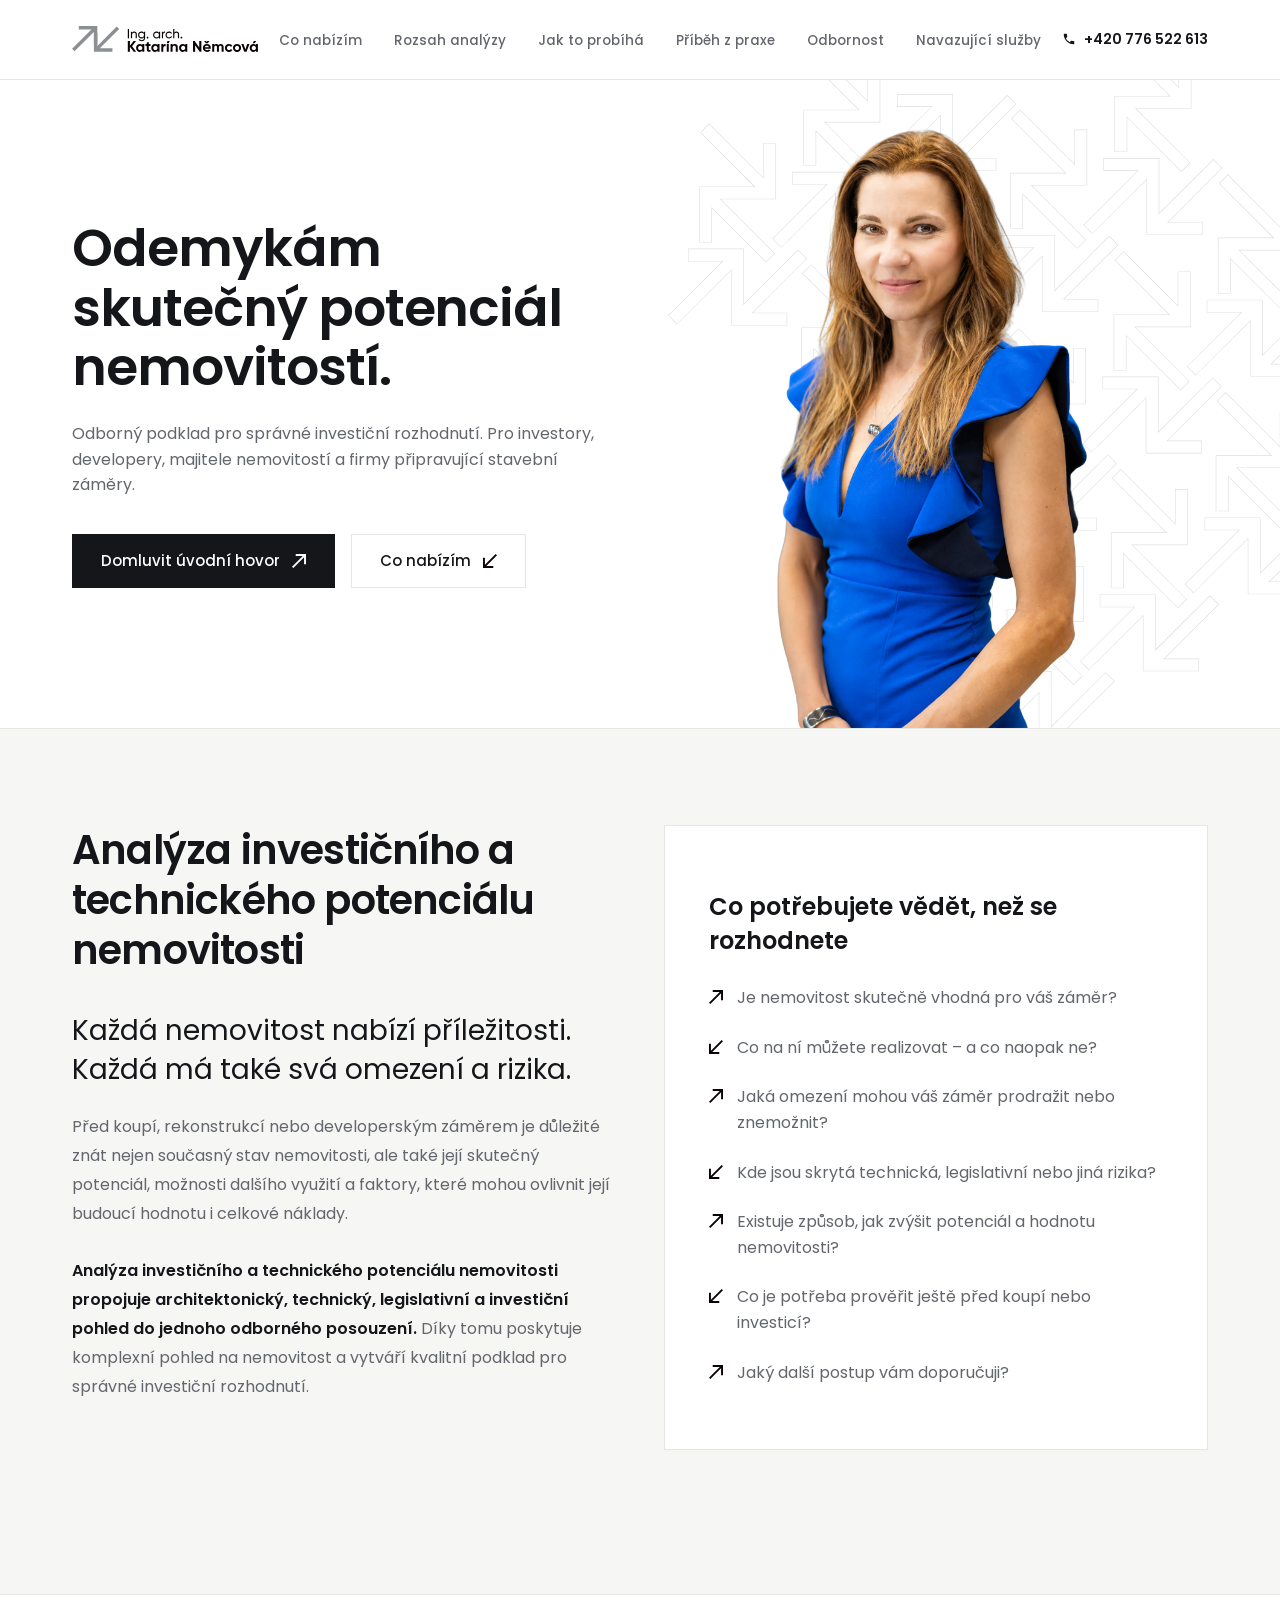
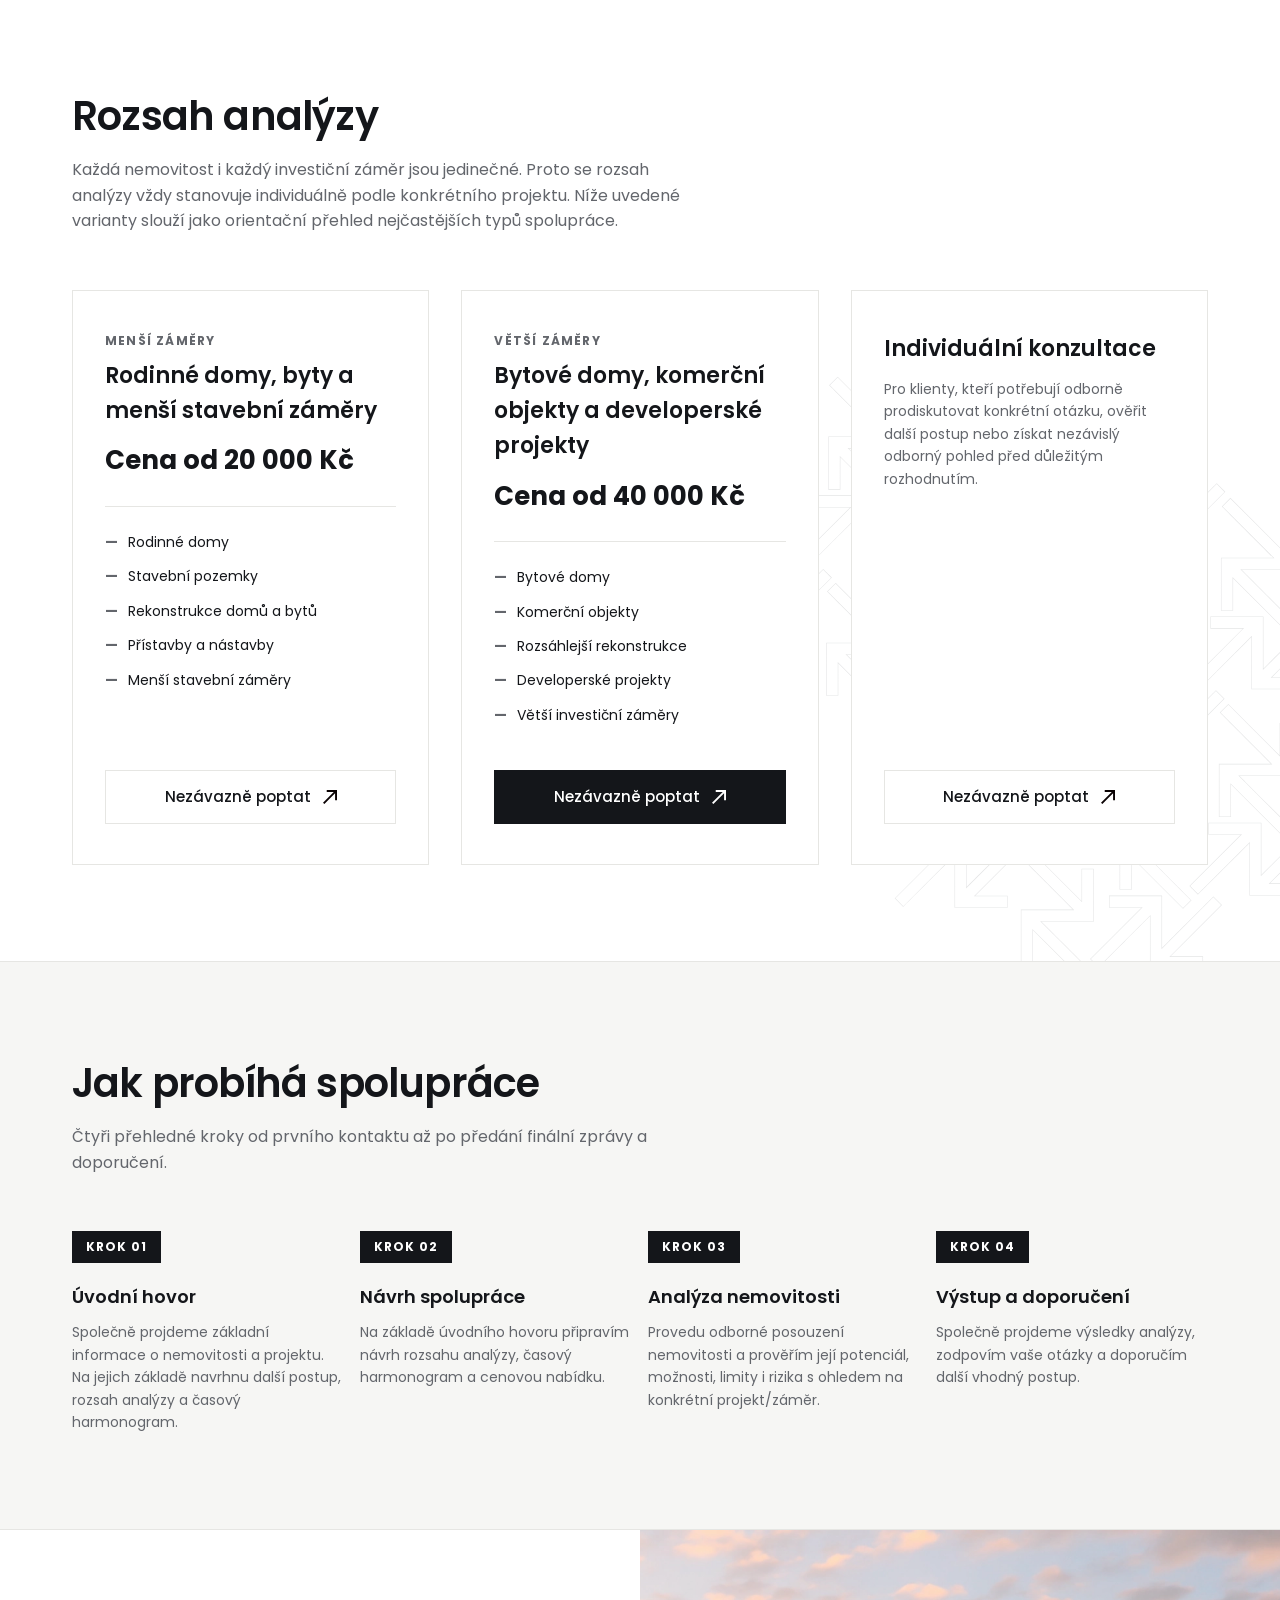
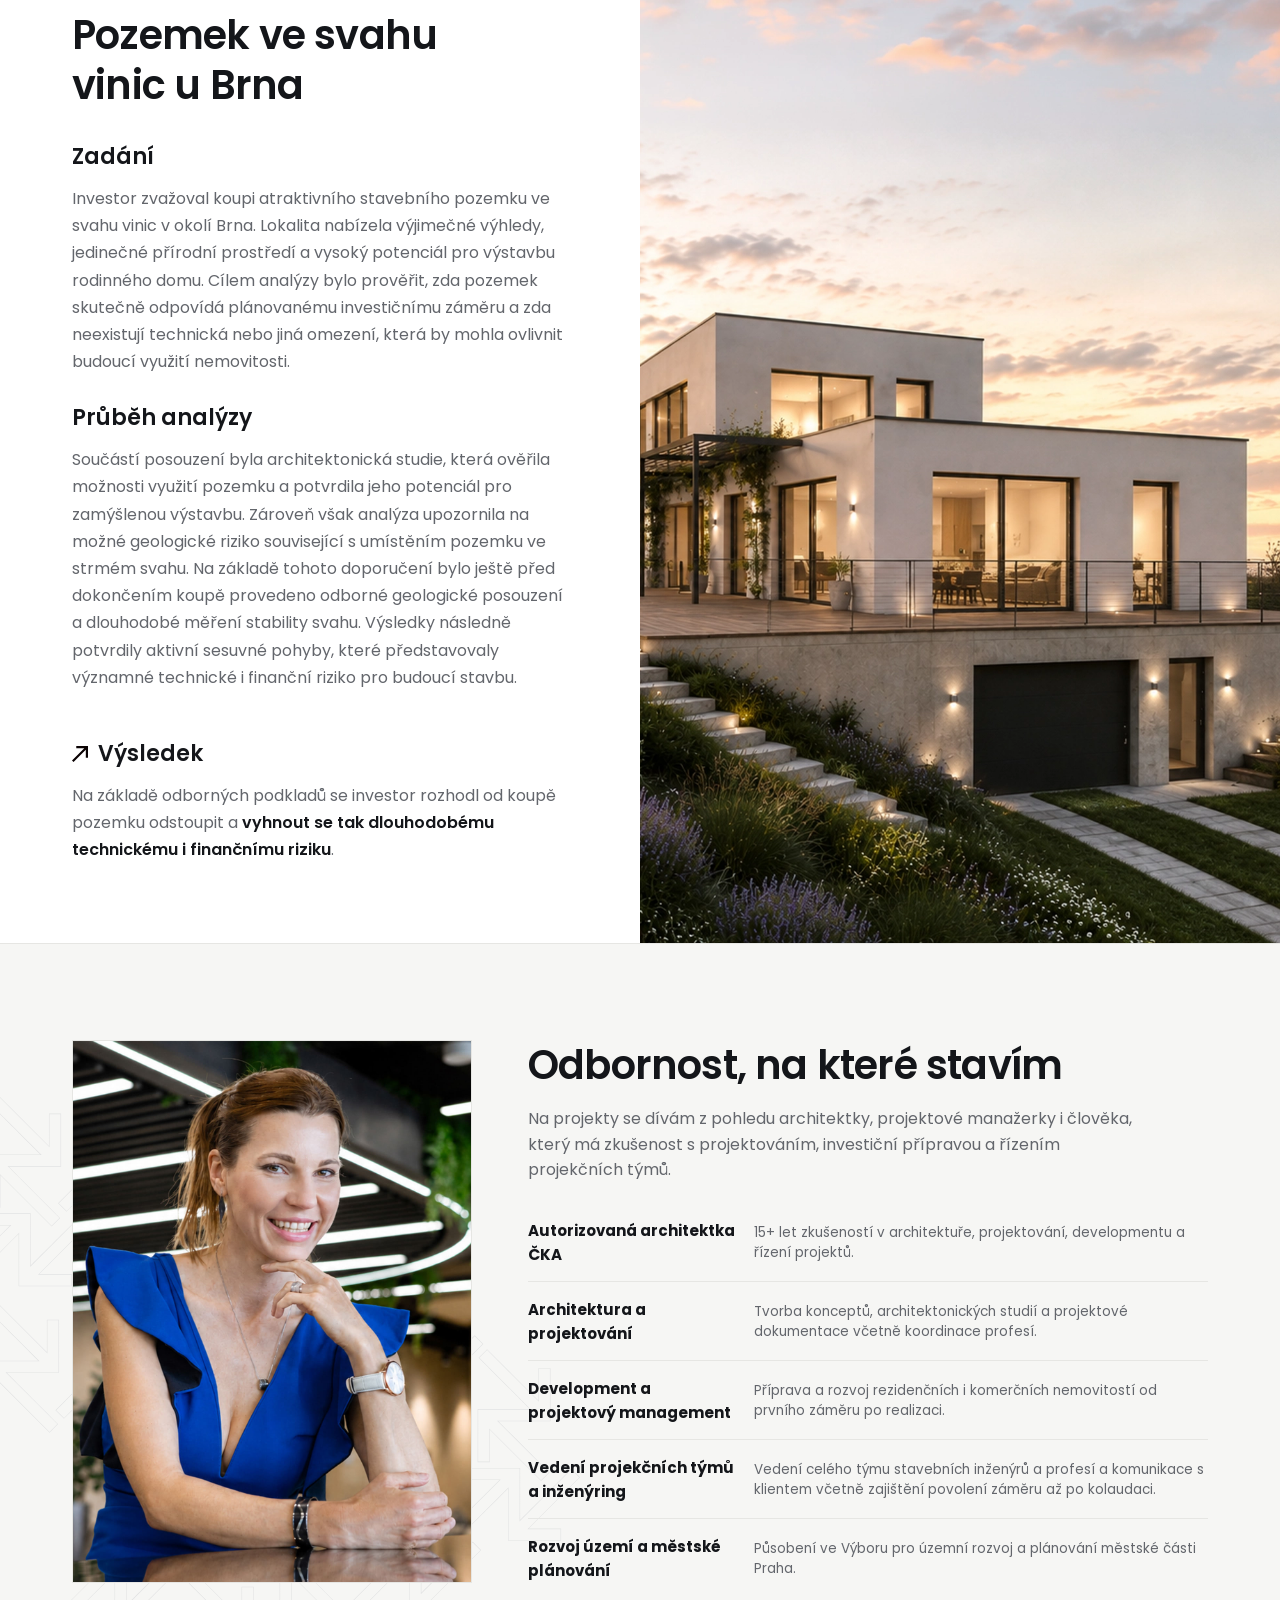
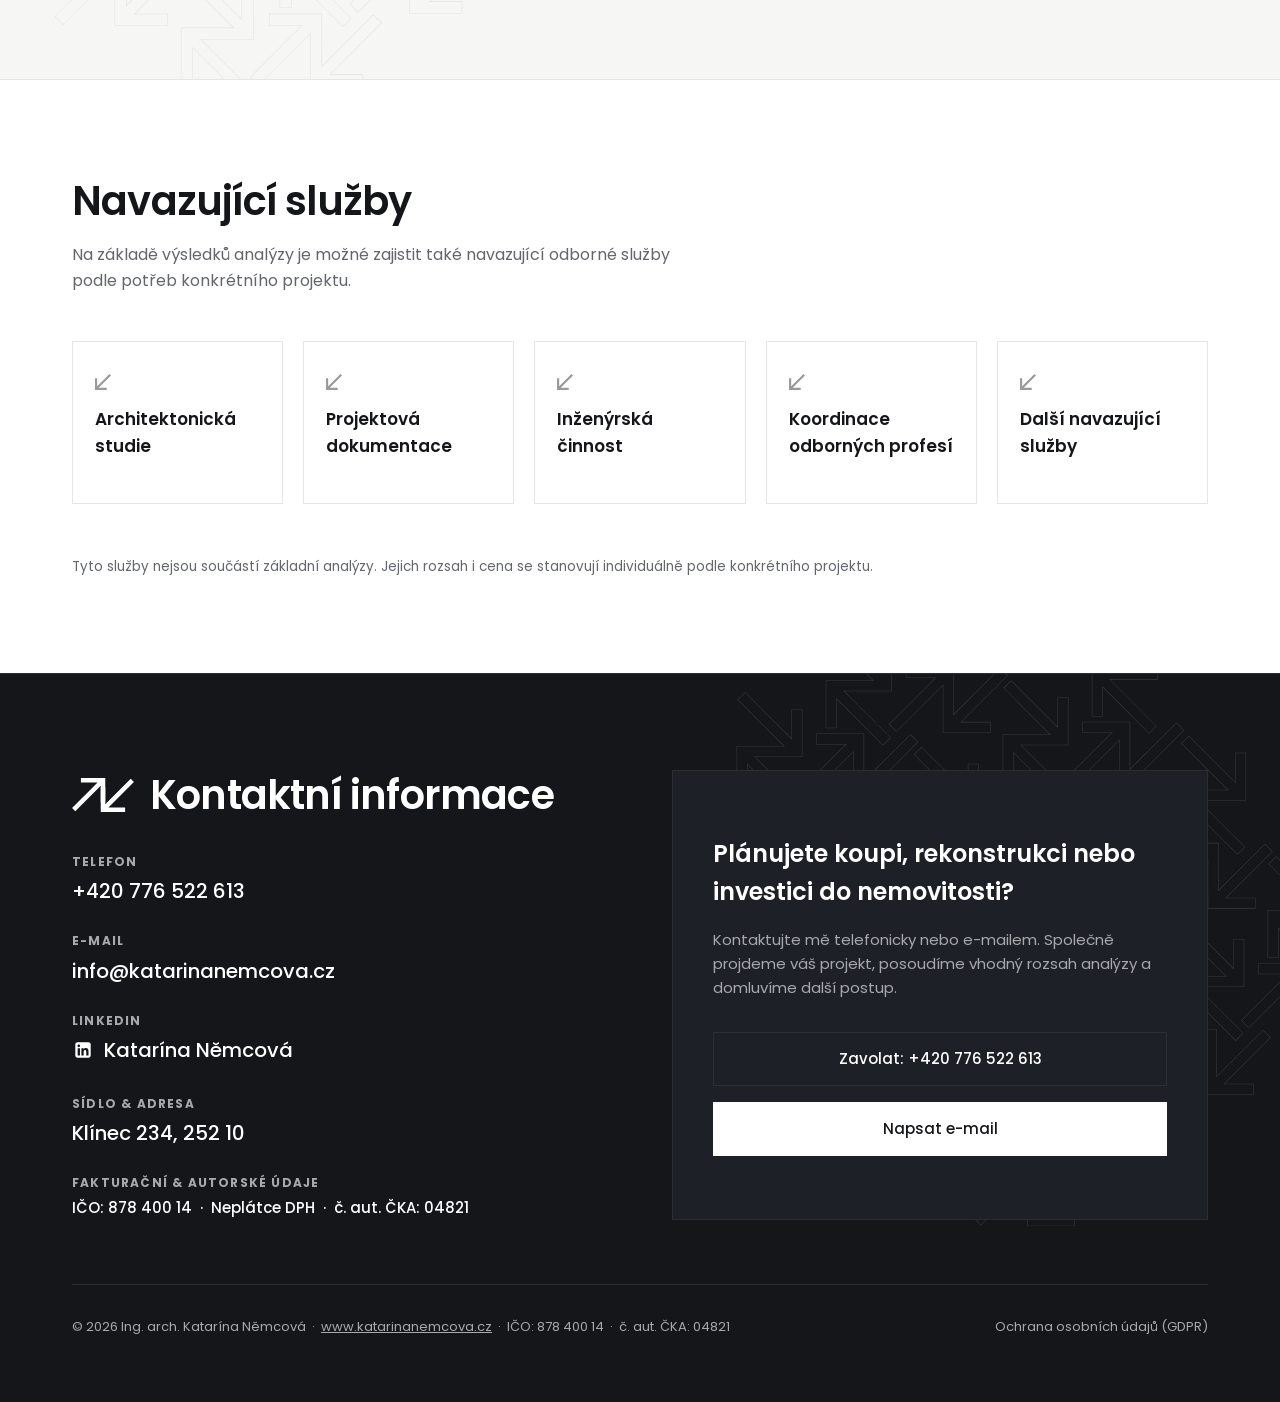
==== commit ab026e9d: "Text edit." ====
--- a/index.html
+++ b/index.html
@@ -119,7 +119,7 @@
           </div>
 
           <div class="checklist-card">
-            <h3>Co vám analýza pomůže objasnit</h3>
+            <h3>Co potřebujete vědět, než se rozhodnete</h3>
             <ul class="checklist-items">
               <li>Je nemovitost skutečně vhodná pro váš záměr?</li>
               <li>Co na ní můžete realizovat – a co naopak ne?</li>
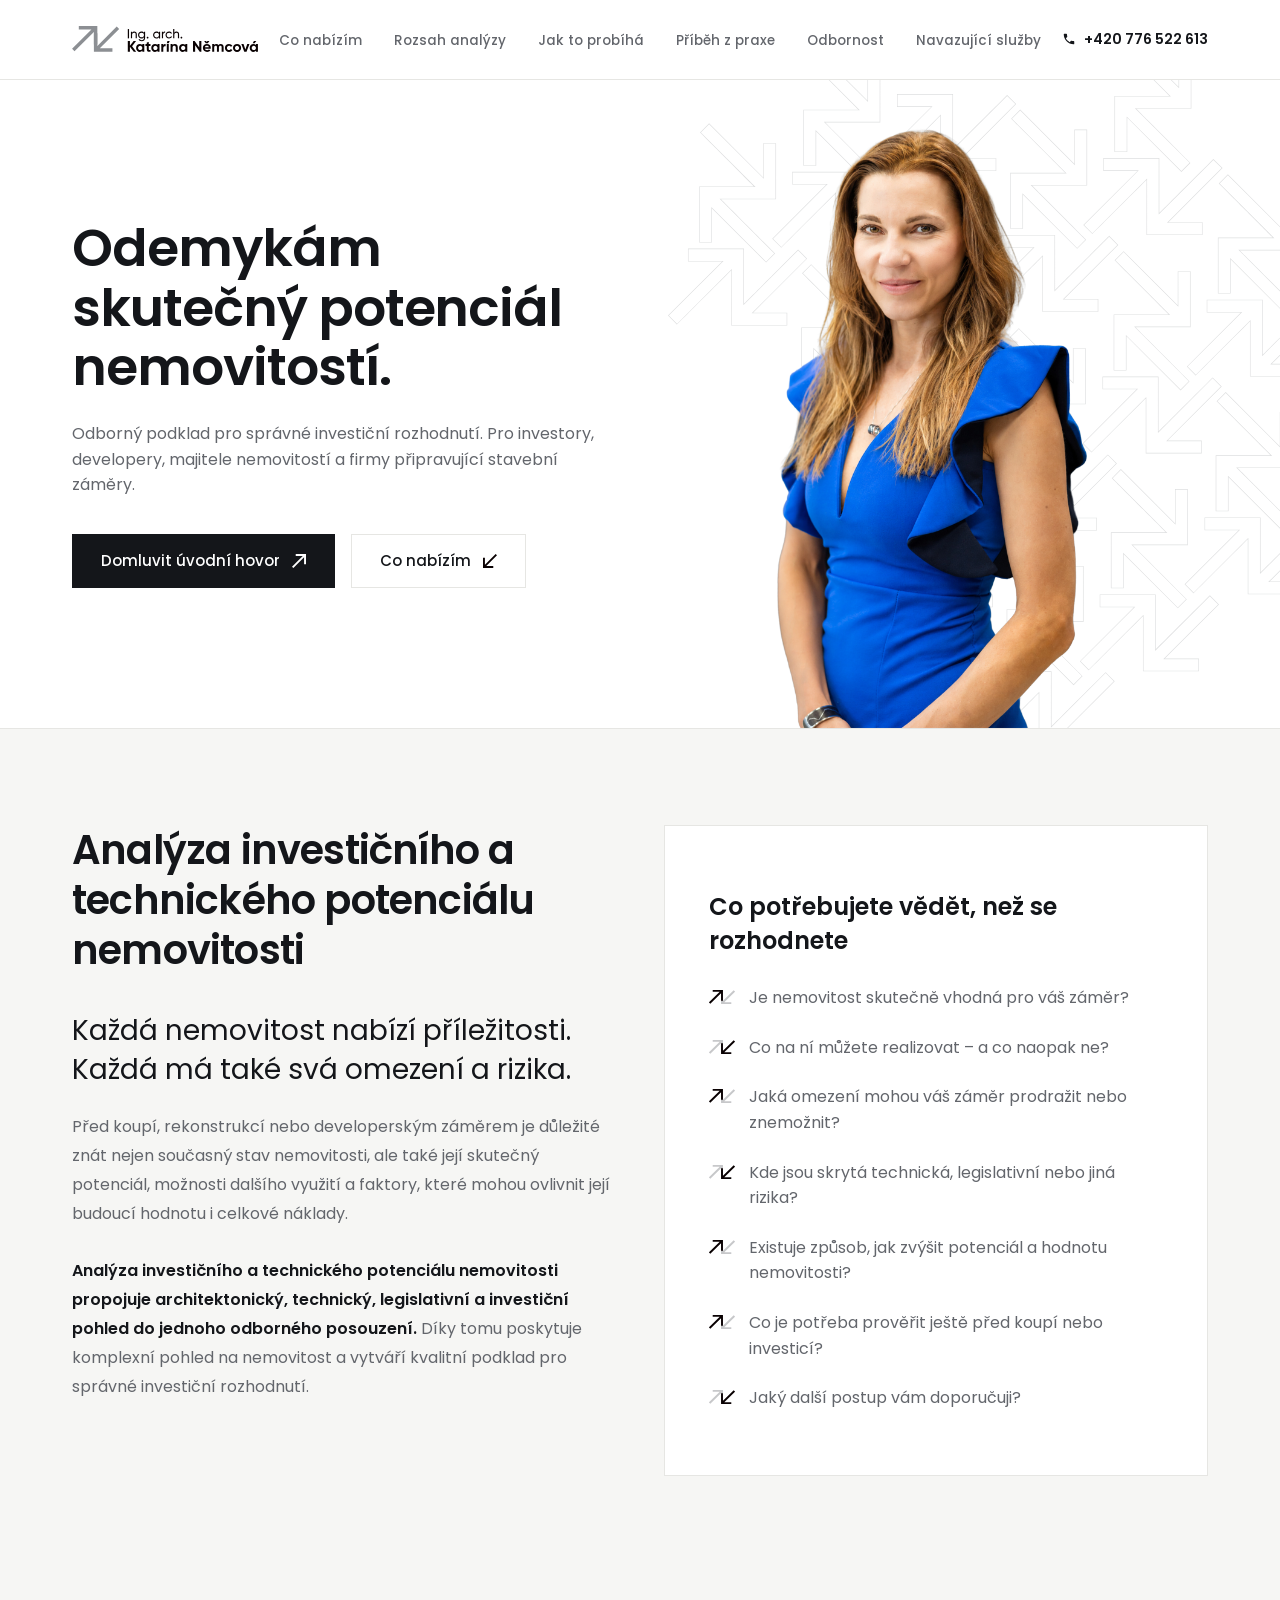
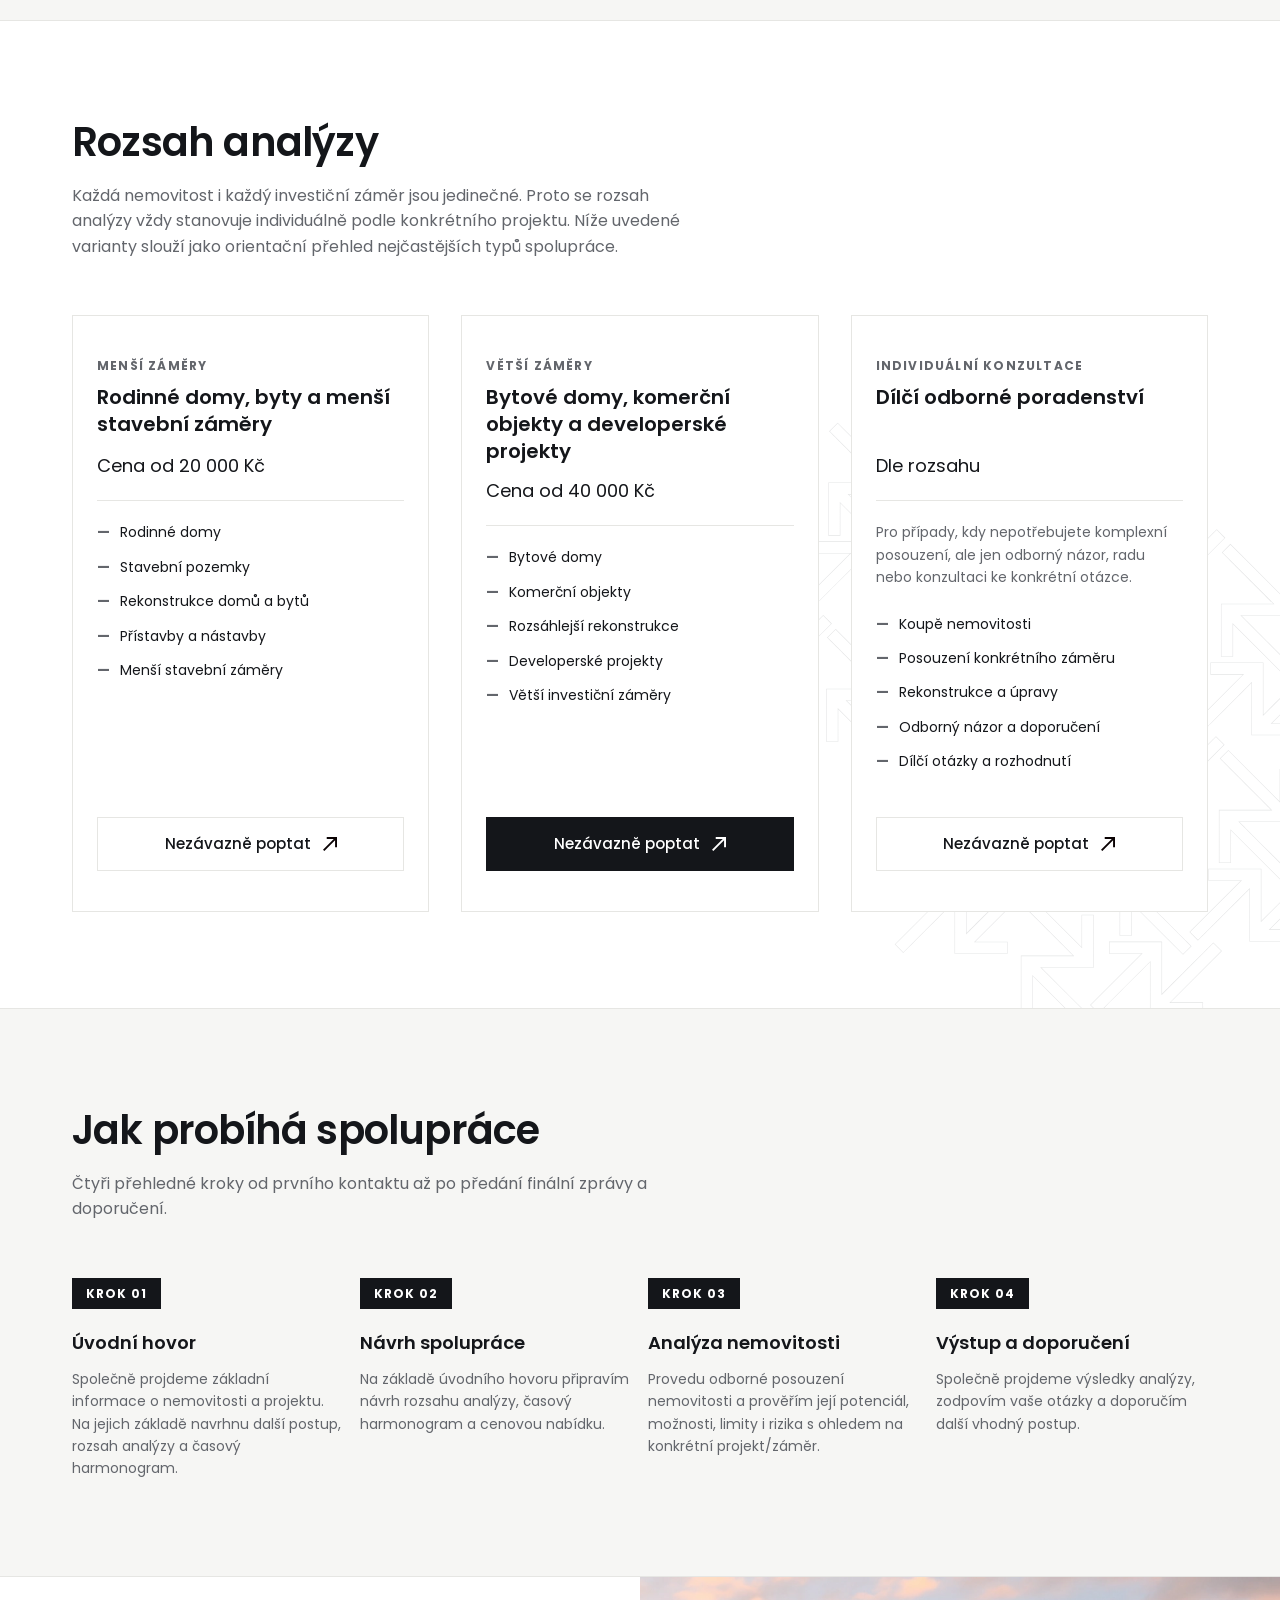
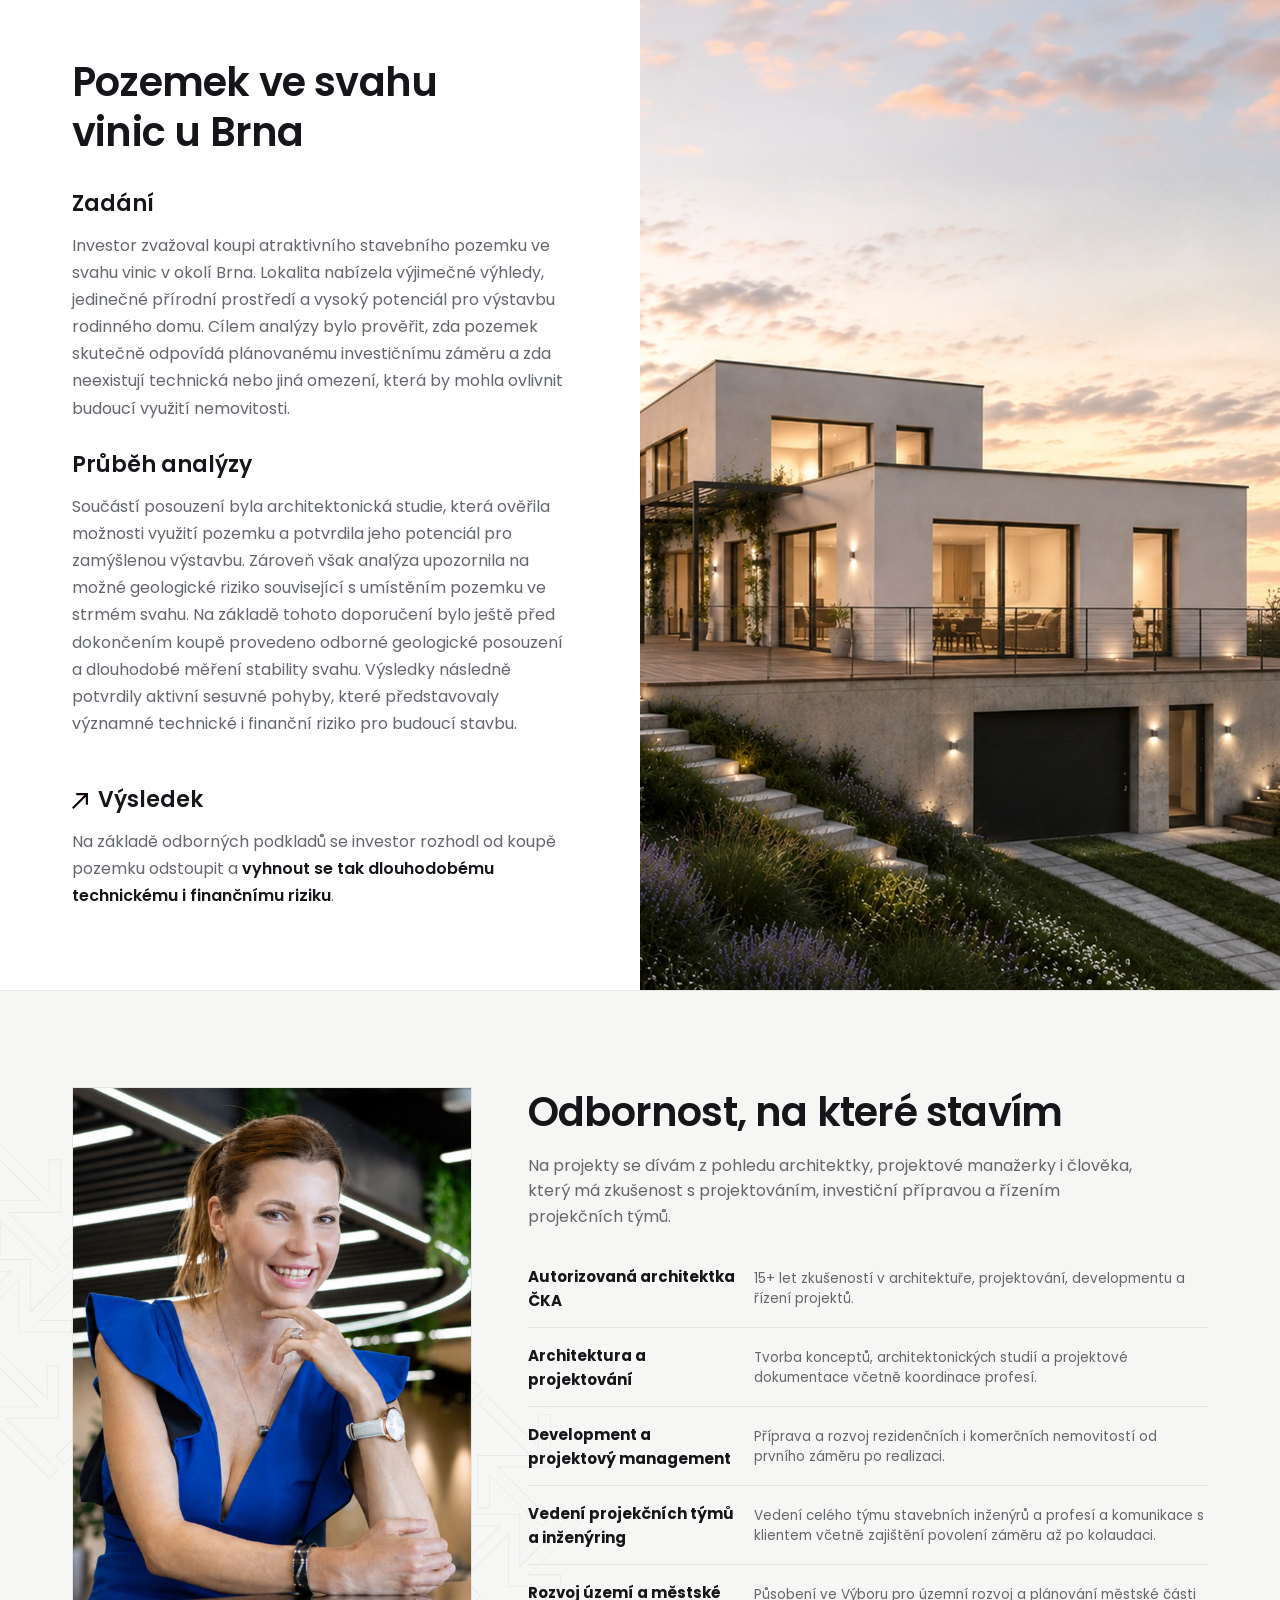
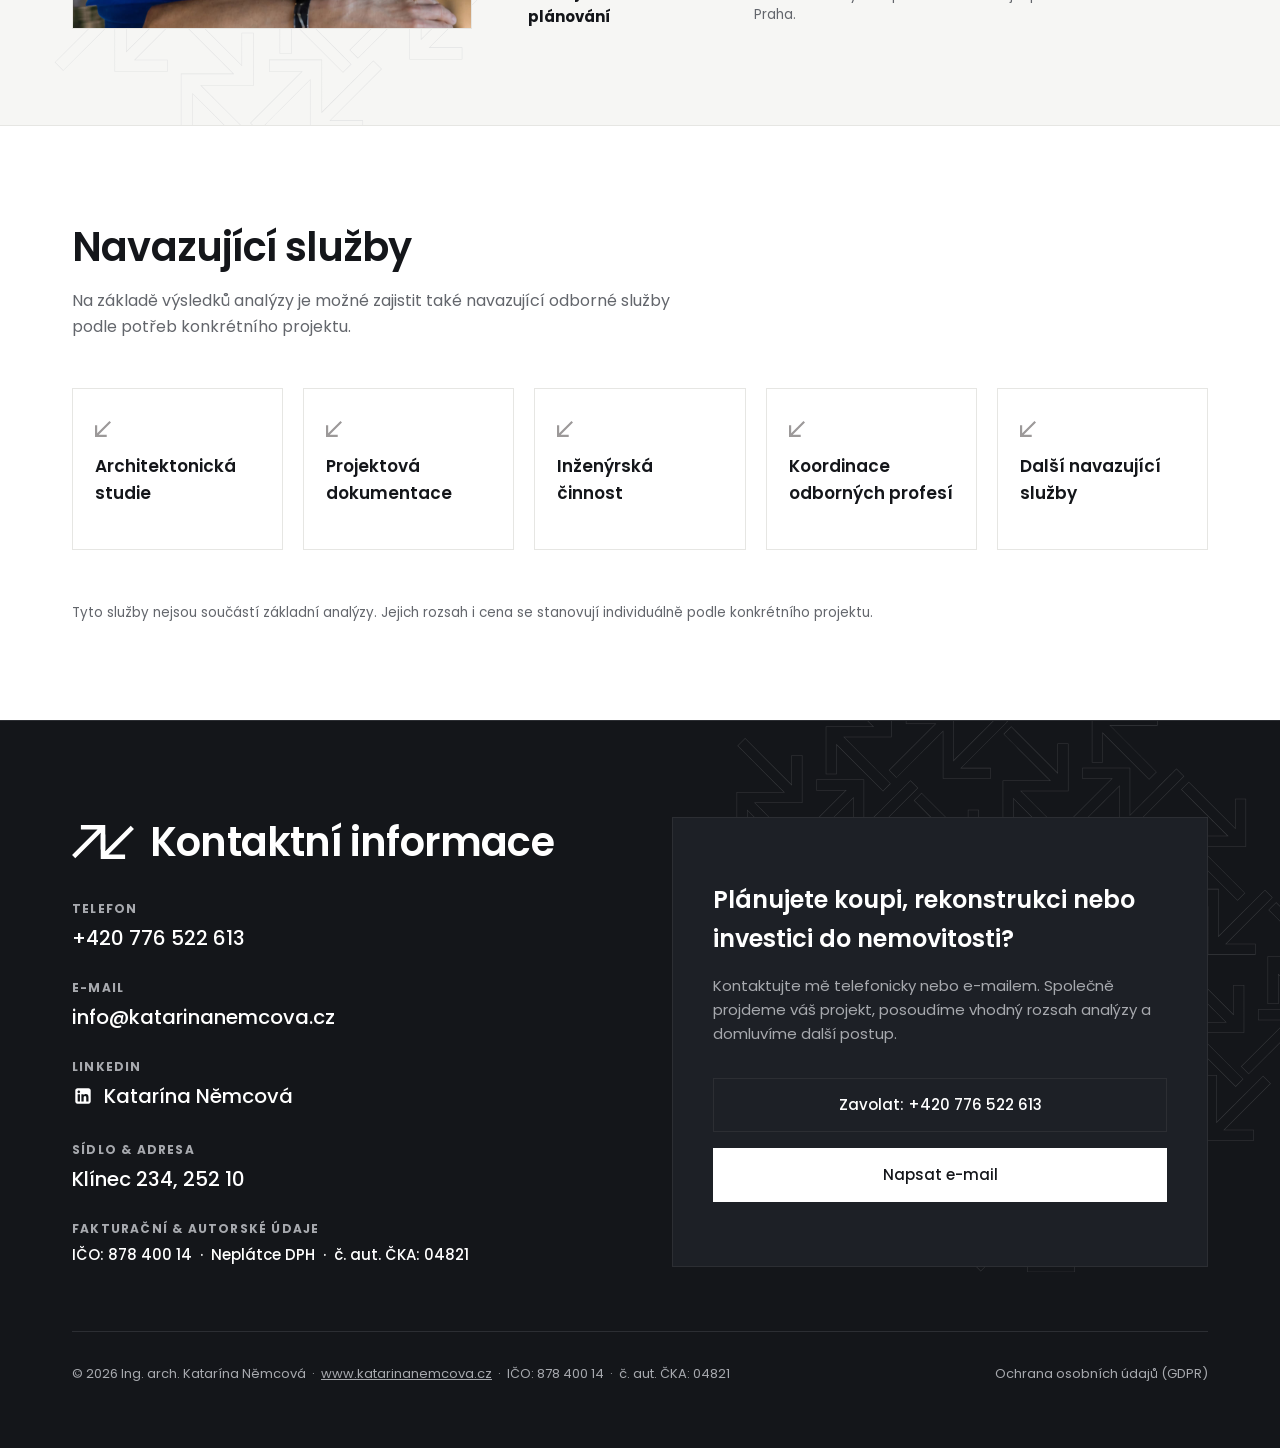
==== commit 9ca96f9e: "Minor content edits." ====
--- a/index.html
+++ b/index.html
@@ -233,11 +233,18 @@
 
           <!-- Card 3 -->
           <div class="pricing-card">
-            <!-- <span class="pricing-target">Dle hodinové sazby</span> -->
-            <h3 class="pricing-title">Individuální konzultace</h3>
-            <!-- <div class="pricing-price">2 000 Kč / hod.</div> -->
-
-            <p class="pricing-desc">Pro klienty, kteří potřebují odborně prodiskutovat konkrétní otázku, ověřit další postup nebo získat nezávislý odborný pohled před důležitým rozhodnutím.</p>
+            <span class="pricing-target">Individuální konzultace</span>
+            <h3 class="pricing-title">Dílčí odborné poradenství</h3>
+            <div class="pricing-price">Dle rozsahu</div>
+
+            <p class="pricing-desc">Pro případy, kdy nepotřebujete komplexní posouzení, ale jen odborný názor, radu nebo konzultaci ke konkrétní otázce.</p>
+            <ul class="pricing-features">
+              <li>Koupě nemovitosti</li>
+              <li>Posouzení konkrétního záměru</li>
+              <li>Rekonstrukce a úpravy</li>
+              <li>Odborný názor a doporučení</li>
+              <li>Dílčí otázky a rozhodnutí</li>
+            </ul>
 
             <a href="#kontakt" class="btn btn-secondary">
               Nezávazně poptat
--- a/css/style.css
+++ b/css/style.css
@@ -559,7 +559,7 @@
 
 .checklist-items li::before {
   content: '';
-  width: 14px;
+  width: 25.5px;
   height: 14px;
   flex-shrink: 0;
   display: inline-block;
@@ -569,12 +569,17 @@
   margin-top: 5px;
 }
 
-.checklist-items li:nth-child(odd)::before {
-  background-image: url('../assets/icons/up-simple-black.svg');
-}
-
-.checklist-items li:nth-child(even)::before {
-  background-image: url('../assets/icons/down-simple-black.svg');
+.checklist-items li:nth-child(1)::before,
+.checklist-items li:nth-child(3)::before,
+.checklist-items li:nth-child(5)::before,
+.checklist-items li:nth-child(6)::before {
+  background-image: url('../assets/icons/up-25k.svg');
+}
+
+.checklist-items li:nth-child(2)::before,
+.checklist-items li:nth-child(4)::before,
+.checklist-items li:nth-child(7)::before {
+  background-image: url('../assets/icons/down-25k.svg');
 }
 
 /* Hide the highlight cards grid below */
@@ -624,7 +629,7 @@
 .pricing-card {
   background: white;
   border: 1px solid var(--color-border);
-  padding: 40px 32px;
+  padding: 40px 24px;
   display: flex;
   flex-direction: column;
   position: relative;
@@ -643,7 +648,7 @@
   content: 'NEJŽÁDANĚJŠÍ';
   position: absolute;
   top: -14px;
-  left: 32px;
+  left: 24px;
   background: var(--color-bg-dark);
   color: white;
   font-size: 11px;
@@ -662,10 +667,12 @@
 }
 
 .pricing-title {
-  font-size: 22px;
+  font-size: 20px;
+  line-height: 1.35;
   font-weight: 600;
   color: var(--color-text-main);
   margin-bottom: 12px;
+  min-height: 56px;
 }
 
 .pricing-desc {
@@ -676,11 +683,11 @@
 }
 
 .pricing-price {
-  font-size: 26px;
-  font-weight: 700;
-  color: var(--color-text-main);
-  padding-bottom: 24px;
-  margin-bottom: 24px;
+  font-size: 18px;
+  font-weight: 400;
+  color: var(--color-text-main);
+  padding-bottom: 20px;
+  margin-bottom: 20px;
   border-bottom: 1px solid var(--color-border);
 }
 
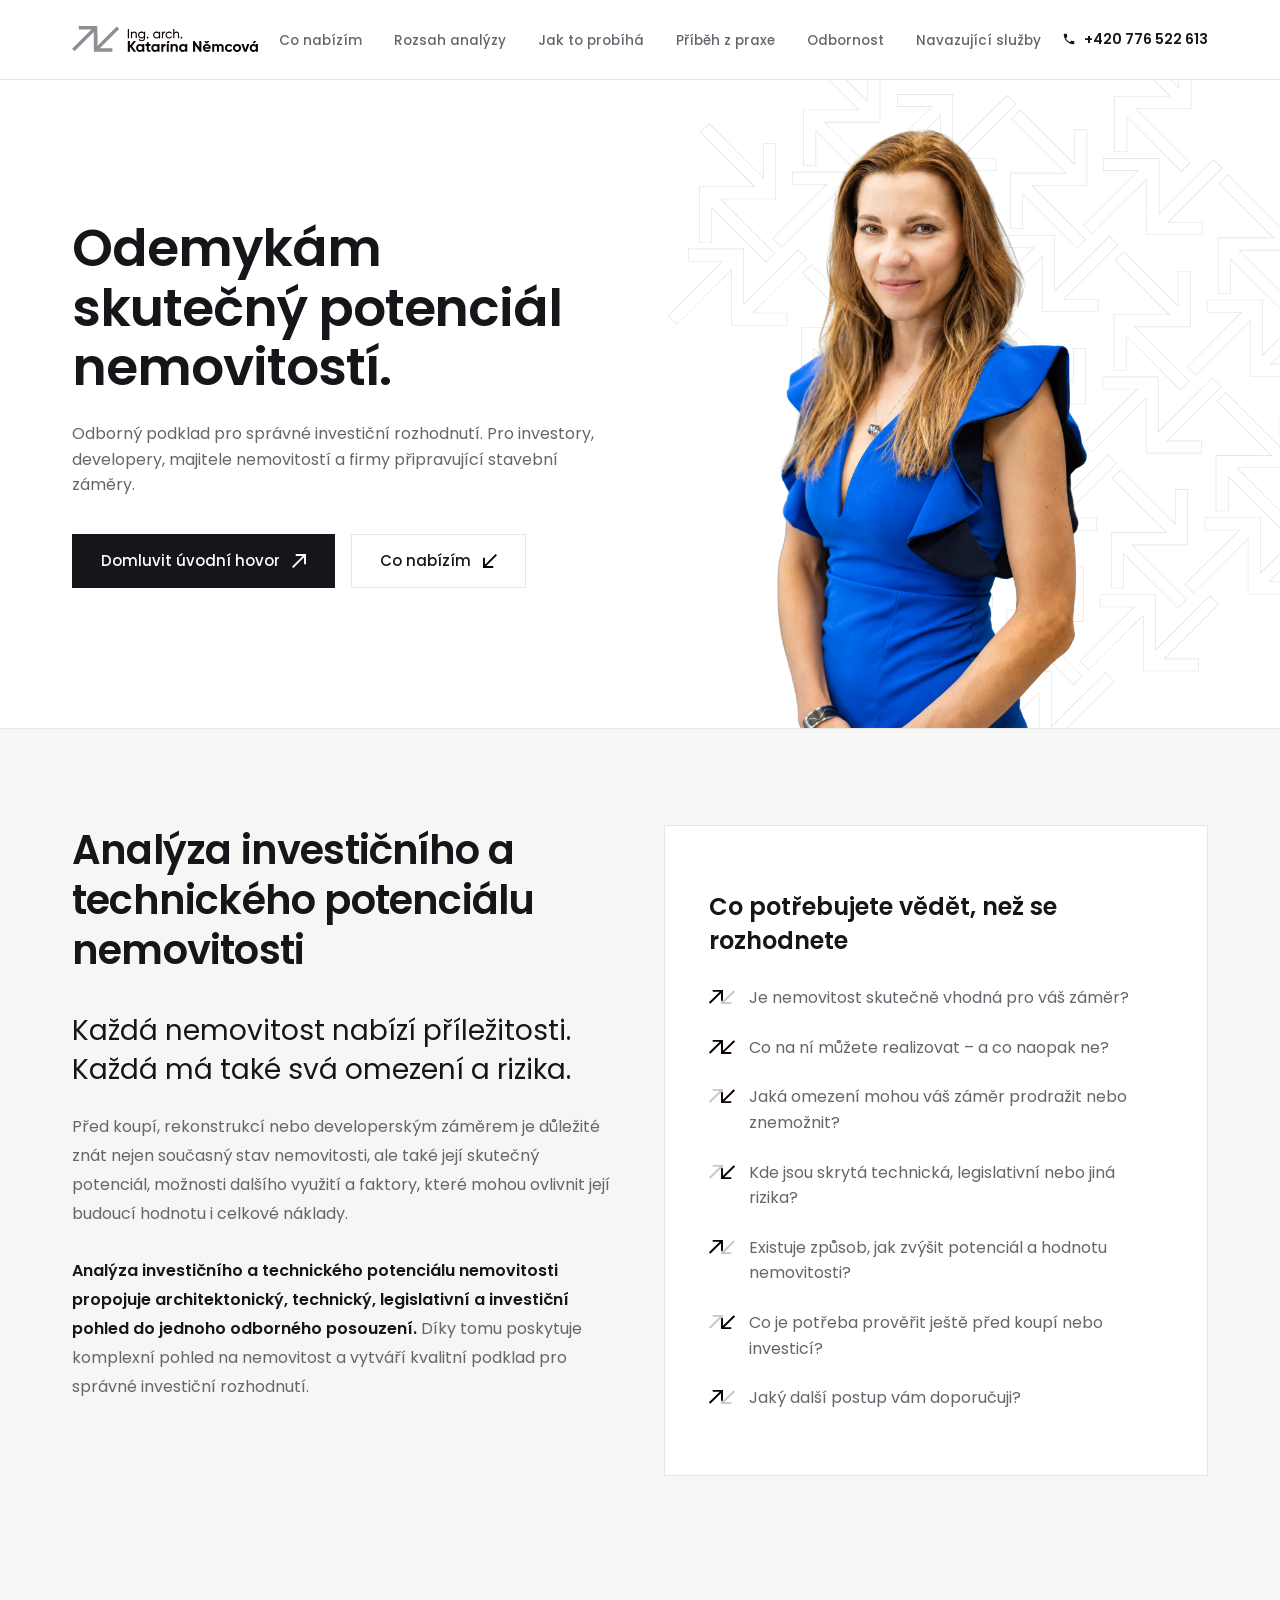
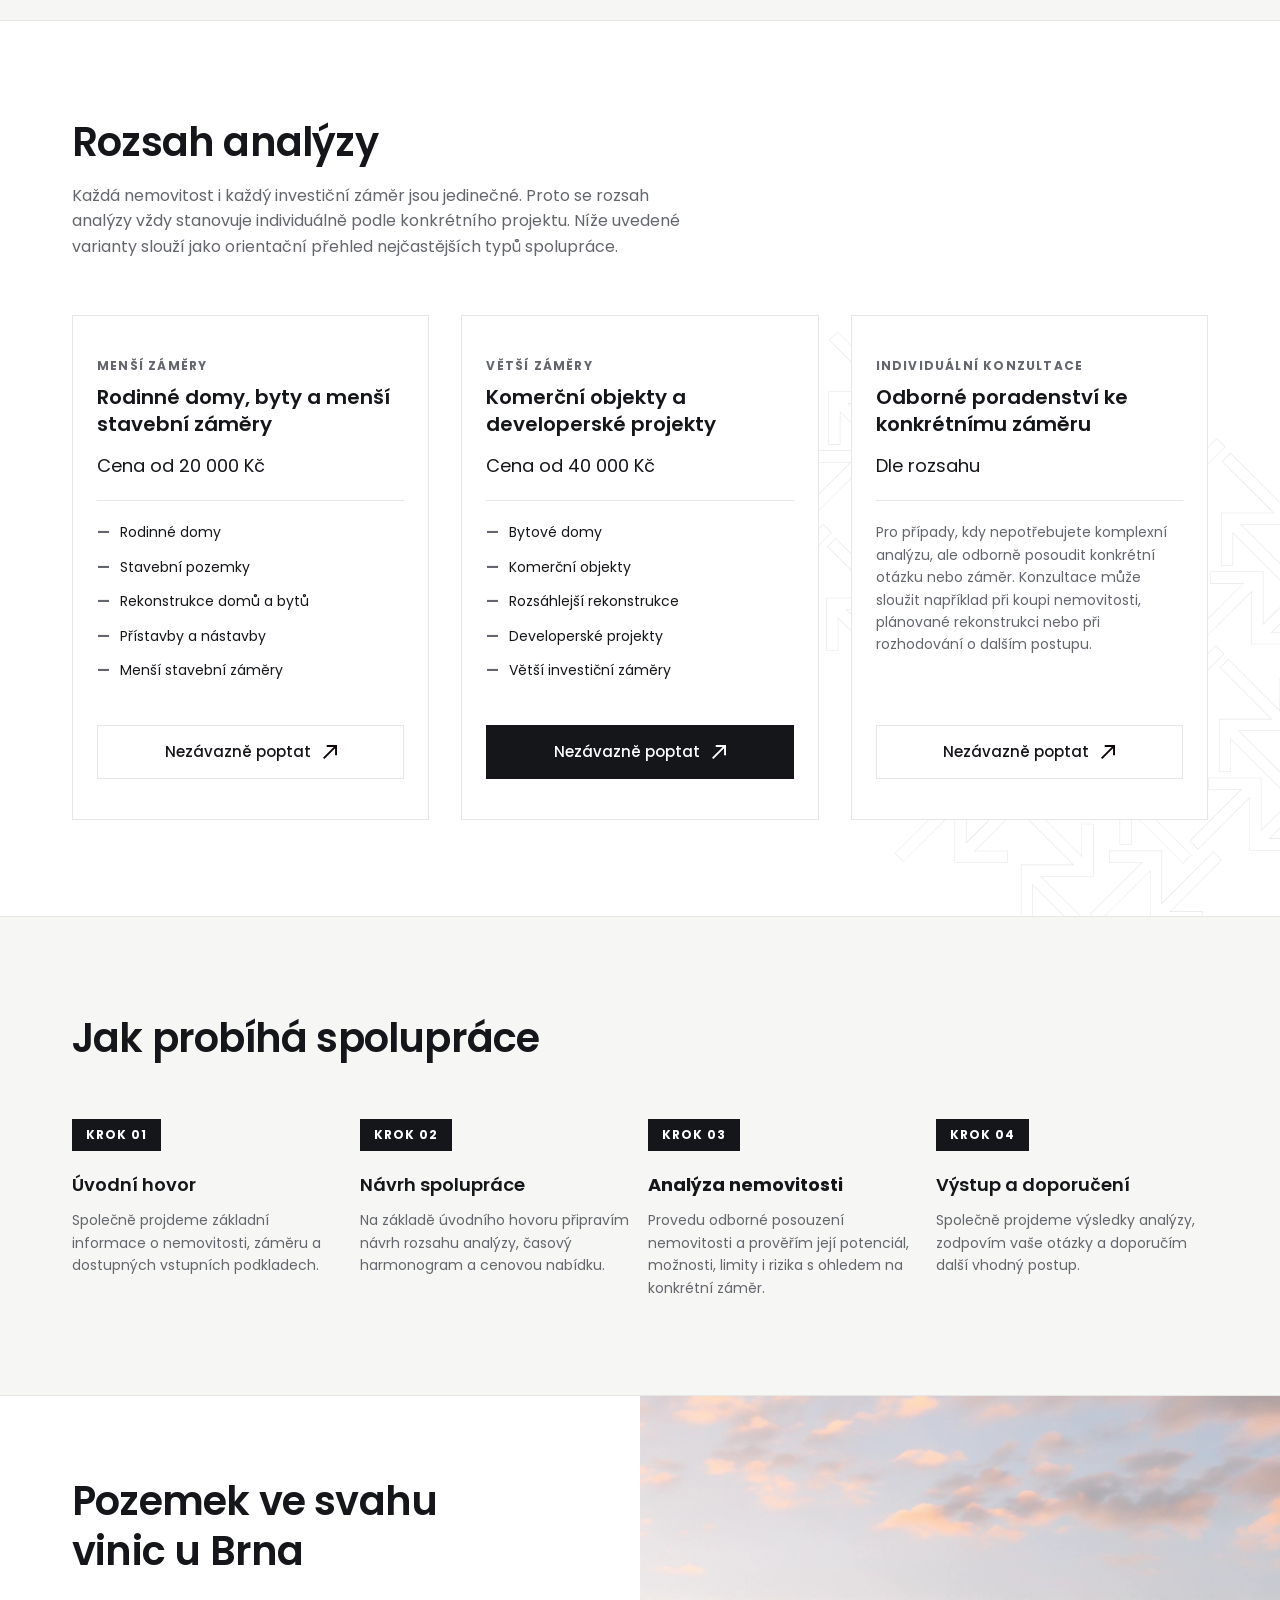
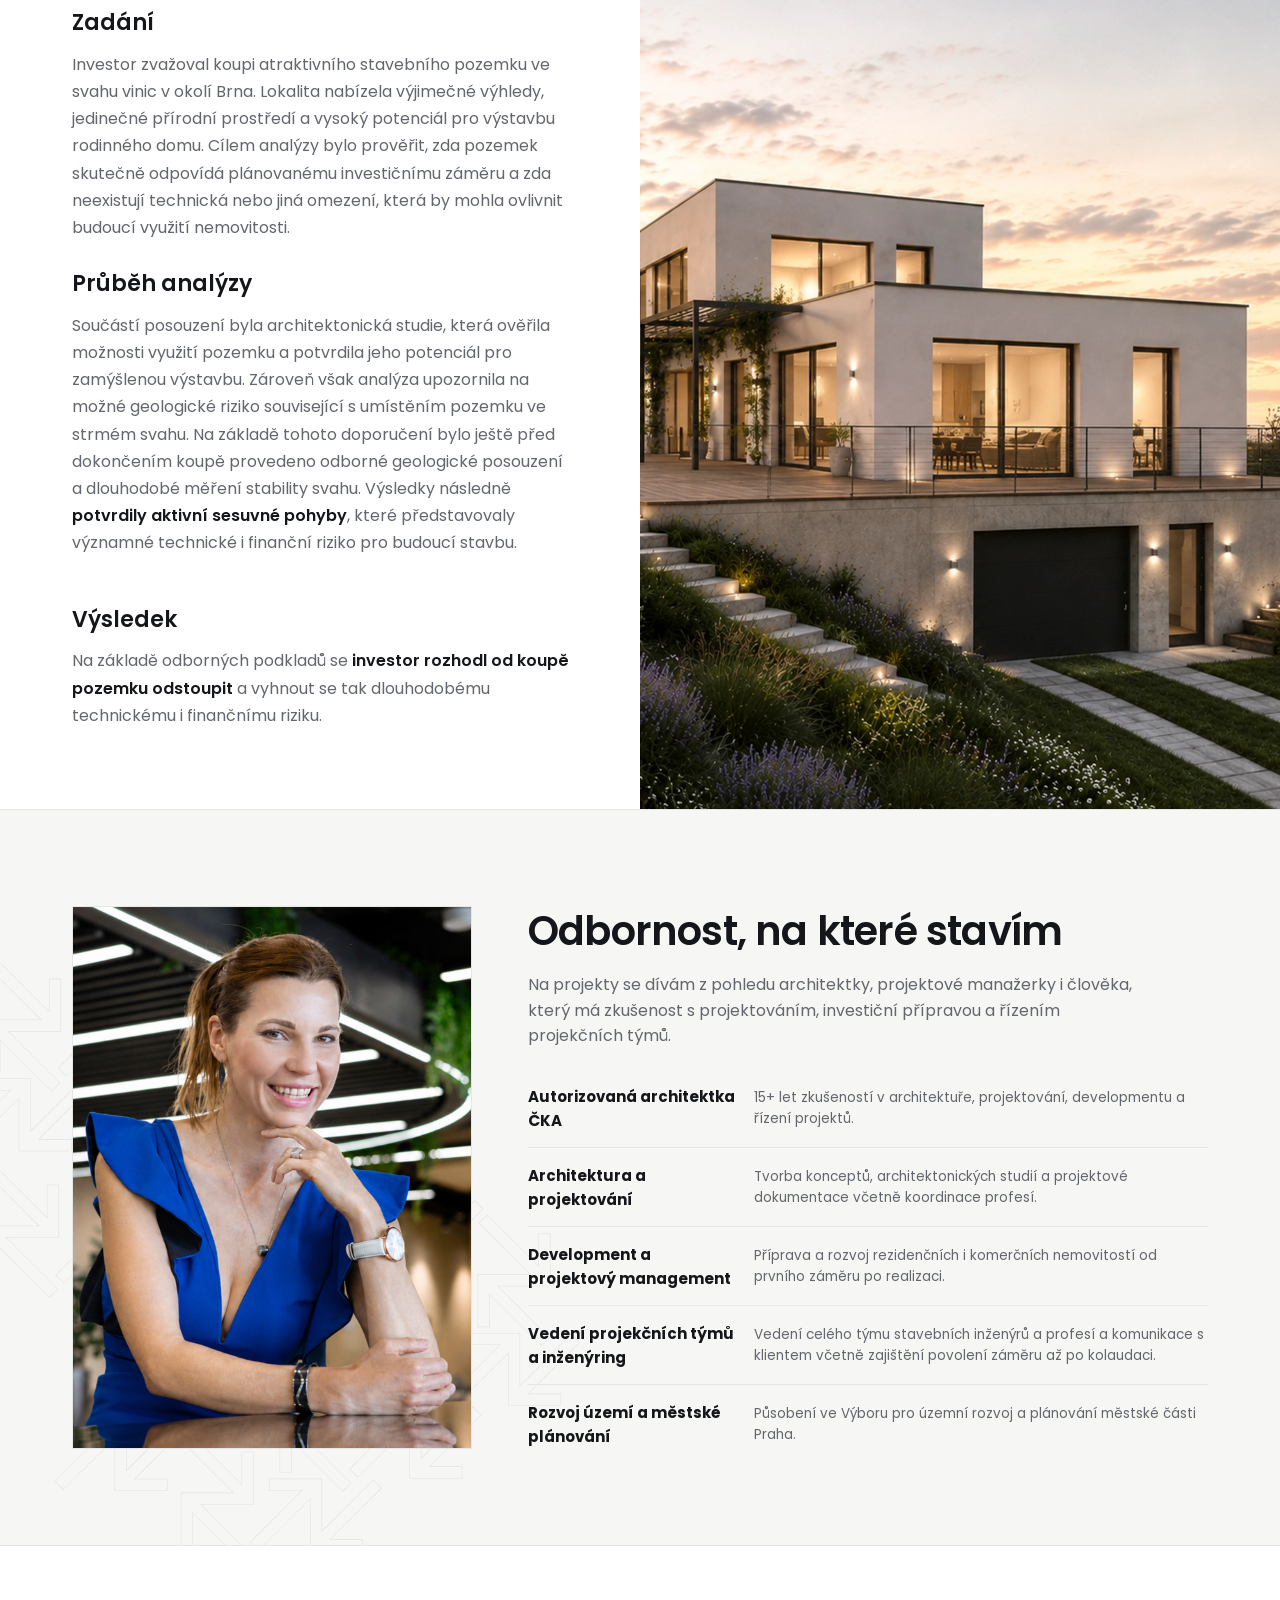
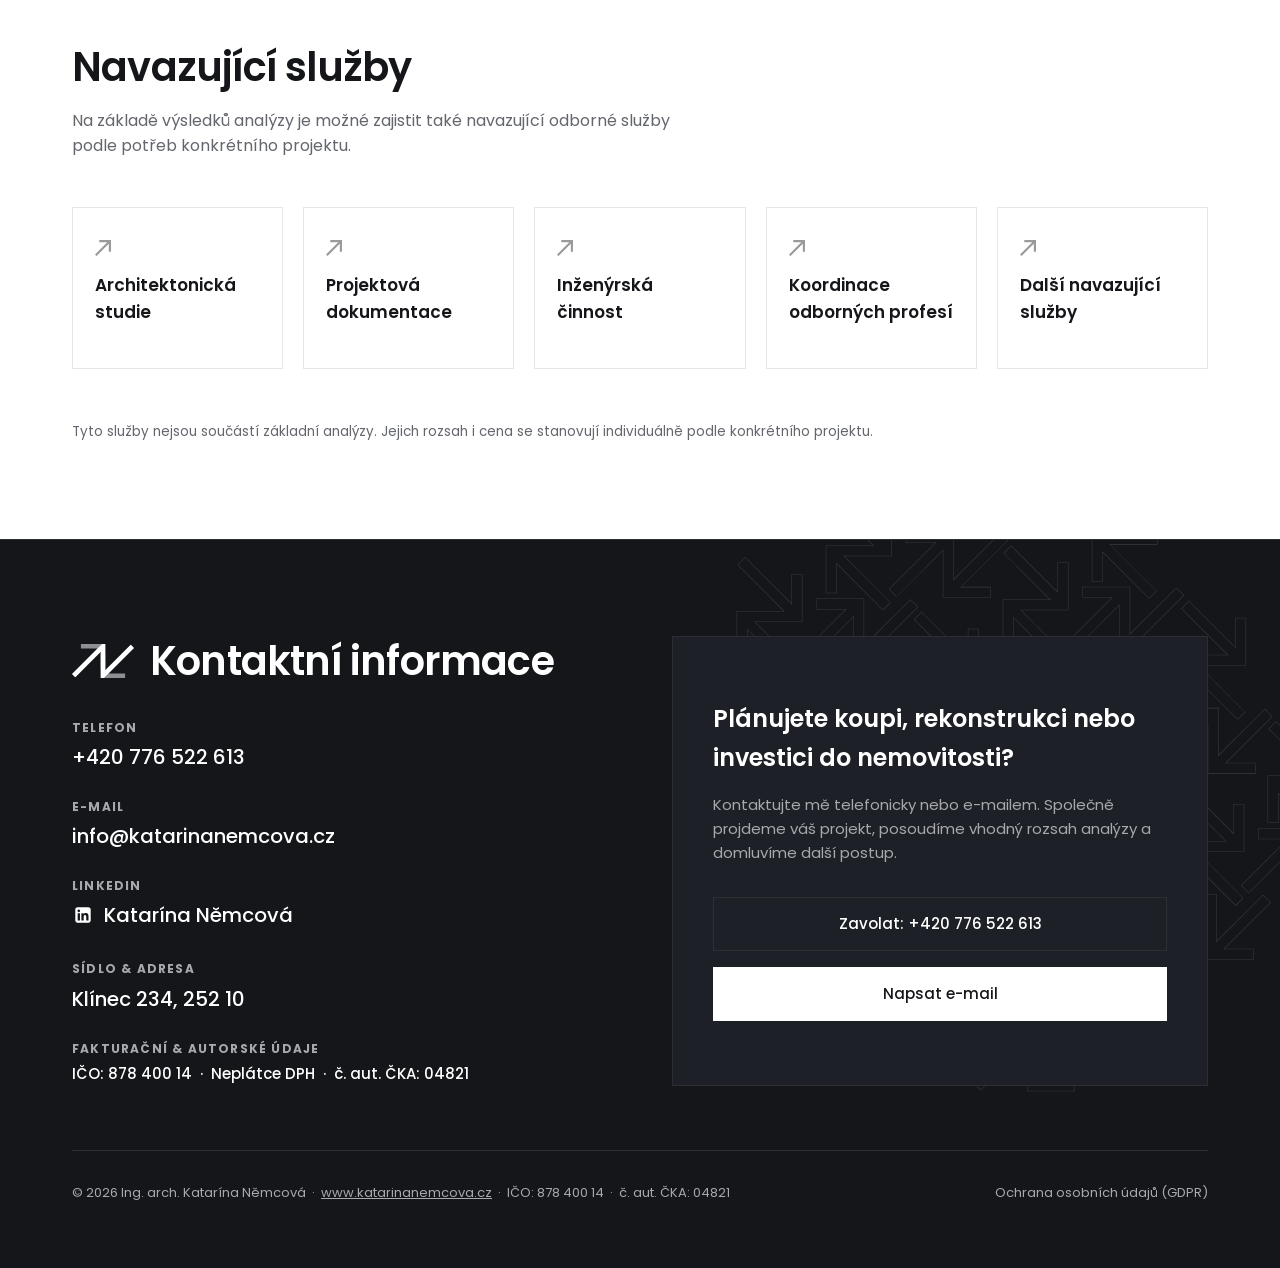
==== commit 46740275: "Minor content changes and styling." ====
--- a/index.html
+++ b/index.html
@@ -67,6 +67,12 @@
           d="M6.62 10.79c1.44 2.83 3.76 5.14 6.59 6.59l2.2-2.2c.27-.27.67-.36 1.02-.24 1.12.37 2.33.57 3.57.57.55 0 1 .45 1 1V20c0 .55-.45 1-1 1-9.39 0-17-7.61-17-17 0-.55.45-1 1-1h3.5c.55 0 1 .45 1 1 0 1.25.2 2.45.57 3.57.11.35.03.74-.25 1.02l-2.2 2.2z" />
       </svg>
       +420 776 522 613
+    </a>
+    <a href="#kontakt" class="btn btn-primary" style="margin-top: 8px; width: 100%;">
+      Domluvit úvodní hovor
+      <span class="btn-icon">
+        <img src="assets/icons/up-simple-black.svg" alt="" aria-hidden="true">
+      </span>
     </a>
   </div>
 
@@ -154,8 +160,7 @@
             <div>
               <div class="highlight-number">03 Další kroky</div>
               <h3 class="highlight-title">Doporučení dalšího postupu</h3>
-              <p class="highlight-perex">Jasný návrh optimálního dalšího kroku před zahájením jakýchkoliv prací na
-                nemovitosti.</p>
+              <p class="highlight-perex">Jasný návrh optimálního dalšího kroku před zahájením jakýchkoliv prací na nemovitosti.</p>
             </div>
           </div>
 
@@ -212,7 +217,7 @@
           <!-- Card 2 (Featured / Highlighted) -->
           <div class="pricing-card">
             <span class="pricing-target">Větší záměry</span>
-            <h3 class="pricing-title">Bytové domy, komerční objekty a developerské projekty</h3>
+            <h3 class="pricing-title">Komerční objekty a developerské projekty</h3>
             <div class="pricing-price">Cena od 40 000 Kč</div>
 
             <ul class="pricing-features">
@@ -234,17 +239,17 @@
           <!-- Card 3 -->
           <div class="pricing-card">
             <span class="pricing-target">Individuální konzultace</span>
-            <h3 class="pricing-title">Dílčí odborné poradenství</h3>
+            <h3 class="pricing-title">Odborné poradenství ke konkrétnímu záměru</h3>
             <div class="pricing-price">Dle rozsahu</div>
 
-            <p class="pricing-desc">Pro případy, kdy nepotřebujete komplexní posouzení, ale jen odborný názor, radu nebo konzultaci ke konkrétní otázce.</p>
-            <ul class="pricing-features">
+            <p class="pricing-desc">Pro případy, kdy nepotřebujete komplexní analýzu, ale odborně posoudit konkrétní otázku nebo záměr. Konzultace může sloužit například při koupi nemovitosti, plánované rekonstrukci nebo při rozhodování o dalším postupu.</p>
+            <!-- <ul class="pricing-features">
               <li>Koupě nemovitosti</li>
               <li>Posouzení konkrétního záměru</li>
               <li>Rekonstrukce a úpravy</li>
               <li>Odborný názor a doporučení</li>
               <li>Dílčí otázky a rozhodnutí</li>
-            </ul>
+            </ul> -->
 
             <a href="#kontakt" class="btn btn-secondary">
               Nezávazně poptat
@@ -261,14 +266,14 @@
     <section id="postup" class="section section-alt">
       <div class="container">
         <h2 class="section-title">Jak probíhá spolupráce</h2>
-        <p class="section-subtitle">Čtyři přehledné kroky od prvního kontaktu až po předání finální zprávy a doporučení.
-        </p>
+        <!-- <p class="section-subtitle">Čtyři přehledné kroky od prvního kontaktu až po předání finální zprávy a doporučení.
+        </p> -->
 
         <div class="process-grid">
           <div class="process-step">
             <span class="process-number">KROK 01</span>
             <h3 class="process-title">Úvodní hovor</h3>
-            <p class="process-desc">Společně projdeme základní informace o nemovitosti a projektu.<br> Na jejich základě navrhnu další postup, rozsah analýzy a časový harmonogram.</p>
+            <p class="process-desc">Společně projdeme základní informace o nemovitosti, záměru a dostupných vstupních podkladech.</p>
           </div>
 
           <div class="process-step">
@@ -279,8 +284,8 @@
 
           <div class="process-step">
             <span class="process-number">KROK 03</span>
-            <h3 class="process-title">Analýza nemovitosti</h3>
-            <p class="process-desc">Provedu odborné posouzení nemovitosti a prověřím její potenciál, možnosti, limity i rizika s ohledem na konkrétní projekt/záměr.</p>
+            <h3 class="process-title"><strong>Analýza nemovitosti</strong></h3>
+            <p class="process-desc">Provedu odborné posouzení nemovitosti a prověřím její potenciál, možnosti, limity i rizika s ohledem na konkrétní záměr.</p>
           </div>
 
           <div class="process-step">
@@ -308,13 +313,13 @@
           <h3>Průběh analýzy</h3>
           <p>Součástí posouzení byla architektonická studie, která ověřila možnosti využití pozemku a potvrdila jeho potenciál pro zamýšlenou výstavbu.
           Zároveň však analýza upozornila na možné geologické riziko související s umístěním pozemku ve strmém svahu. Na základě tohoto doporučení bylo ještě před dokončením koupě provedeno odborné geologické posouzení a dlouhodobé měření stability svahu.
-          Výsledky následně potvrdily aktivní sesuvné pohyby, které představovaly významné technické i finanční riziko pro budoucí stavbu.</p>
+          Výsledky následně <strong>potvrdily aktivní sesuvné pohyby</strong>, které představovaly významné technické i finanční riziko pro budoucí stavbu.</p>
 
           <h3 class="result-h3">
-            <img src="assets/icons/up-simple-black.svg" class="result-icon" alt="" aria-hidden="true">
+            <!-- <img src="assets/icons/up-simple-black.svg" class="result-icon" alt="" aria-hidden="true"> -->
             Výsledek
           </h3>
-          <p>Na základě odborných podkladů se investor rozhodl od koupě pozemku odstoupit a <strong>vyhnout se tak dlouhodobému technickému i finančnímu riziku</strong>.</p>
+          <p>Na základě odborných podkladů se <strong>investor rozhodl od koupě pozemku odstoupit</strong> a vyhnout se tak dlouhodobému technickému i finančnímu riziku.</p>
         </div>
       </div>
 
@@ -388,27 +393,27 @@
 
         <div class="services-grid">
           <div class="service-card">
-            <img src="assets/icons/down-simple-black.svg" class="service-icon" alt="" aria-hidden="true">
+            <img src="assets/icons/up-simple-black.svg" class="service-icon" alt="" aria-hidden="true">
             <h3 class="service-title">Architektonická studie</h3>
           </div>
 
           <div class="service-card">
-            <img src="assets/icons/down-simple-black.svg" class="service-icon" alt="" aria-hidden="true">
+            <img src="assets/icons/up-simple-black.svg" class="service-icon" alt="" aria-hidden="true">
             <h3 class="service-title">Projektová dokumentace</h3>
           </div>
 
           <div class="service-card">
-            <img src="assets/icons/down-simple-black.svg" class="service-icon" alt="" aria-hidden="true">
+            <img src="assets/icons/up-simple-black.svg" class="service-icon" alt="" aria-hidden="true">
             <h3 class="service-title">Inženýrská činnost</h3>
           </div>
 
           <div class="service-card">
-            <img src="assets/icons/down-simple-black.svg" class="service-icon" alt="" aria-hidden="true">
+            <img src="assets/icons/up-simple-black.svg" class="service-icon" alt="" aria-hidden="true">
             <h3 class="service-title">Koordinace odborných profesí</h3>
           </div>
 
           <div class="service-card">
-            <img src="assets/icons/down-simple-black.svg" class="service-icon" alt="" aria-hidden="true">
+            <img src="assets/icons/up-simple-black.svg" class="service-icon" alt="" aria-hidden="true">
             <h3 class="service-title">Další navazující služby</h3>
           </div>
         </div>
@@ -424,7 +429,7 @@
         <div class="contact-grid">
           <div>
             <h2 class="section-title section-title-dark contact-title-with-icon">
-              <img src="assets/icons/symbol-black.svg" class="contact-title-icon" alt="" aria-hidden="true">
+              <img src="assets/icons/n-footer-alt.svg" class="contact-title-icon" alt="" aria-hidden="true">
               Kontaktní informace
             </h2>
             <!-- <p class="section-subtitle section-subtitle-dark">
--- a/css/style.css
+++ b/css/style.css
@@ -298,6 +298,18 @@
   margin: 2px 0;
 }
 
+.mobile-toggle[aria-expanded="true"] span:nth-child(1) {
+  transform: translateY(6px) rotate(45deg);
+}
+
+.mobile-toggle[aria-expanded="true"] span:nth-child(2) {
+  opacity: 0;
+}
+
+.mobile-toggle[aria-expanded="true"] span:nth-child(3) {
+  transform: translateY(-6px) rotate(-45deg);
+}
+
 /* Mobile Drawer Menu */
 .mobile-drawer {
   position: fixed;
@@ -322,6 +334,13 @@
 .mobile-drawer .nav-link {
   font-size: 16px;
   padding: 8px 0;
+}
+
+.mobile-drawer .header-phone {
+  display: inline-flex !important;
+  border-top: 1px solid var(--color-border);
+  padding-top: 16px;
+  margin-top: 8px;
 }
 
 /* Hero Section */
@@ -570,15 +589,18 @@
 }
 
 .checklist-items li:nth-child(1)::before,
+.checklist-items li:nth-child(5)::before,
+.checklist-items li:nth-child(7)::before {
+  background-image: url('../assets/icons/up-25k.svg');
+}
+
+.checklist-items li:nth-child(2)::before {
+  background-image: url('../assets/icons/symbol-black.svg');
+}
+
 .checklist-items li:nth-child(3)::before,
-.checklist-items li:nth-child(5)::before,
+.checklist-items li:nth-child(4)::before,
 .checklist-items li:nth-child(6)::before {
-  background-image: url('../assets/icons/up-25k.svg');
-}
-
-.checklist-items li:nth-child(2)::before,
-.checklist-items li:nth-child(4)::before,
-.checklist-items li:nth-child(7)::before {
   background-image: url('../assets/icons/down-25k.svg');
 }
 
@@ -1120,7 +1142,6 @@
   height: clamp(26px, 3.5vw, 34px);
   width: auto;
   object-fit: contain;
-  filter: brightness(0) invert(1);
   flex-shrink: 0;
 }
 
@@ -1308,12 +1329,13 @@
   }
 
   .nav-links,
-  .nav-actions {
-    display: none;
+  .nav-actions,
+  .navbar .header-phone {
+    display: none !important;
   }
 
   .mobile-toggle {
-    display: flex;
+    display: flex !important;
   }
 
   .about-photo-wrapper {
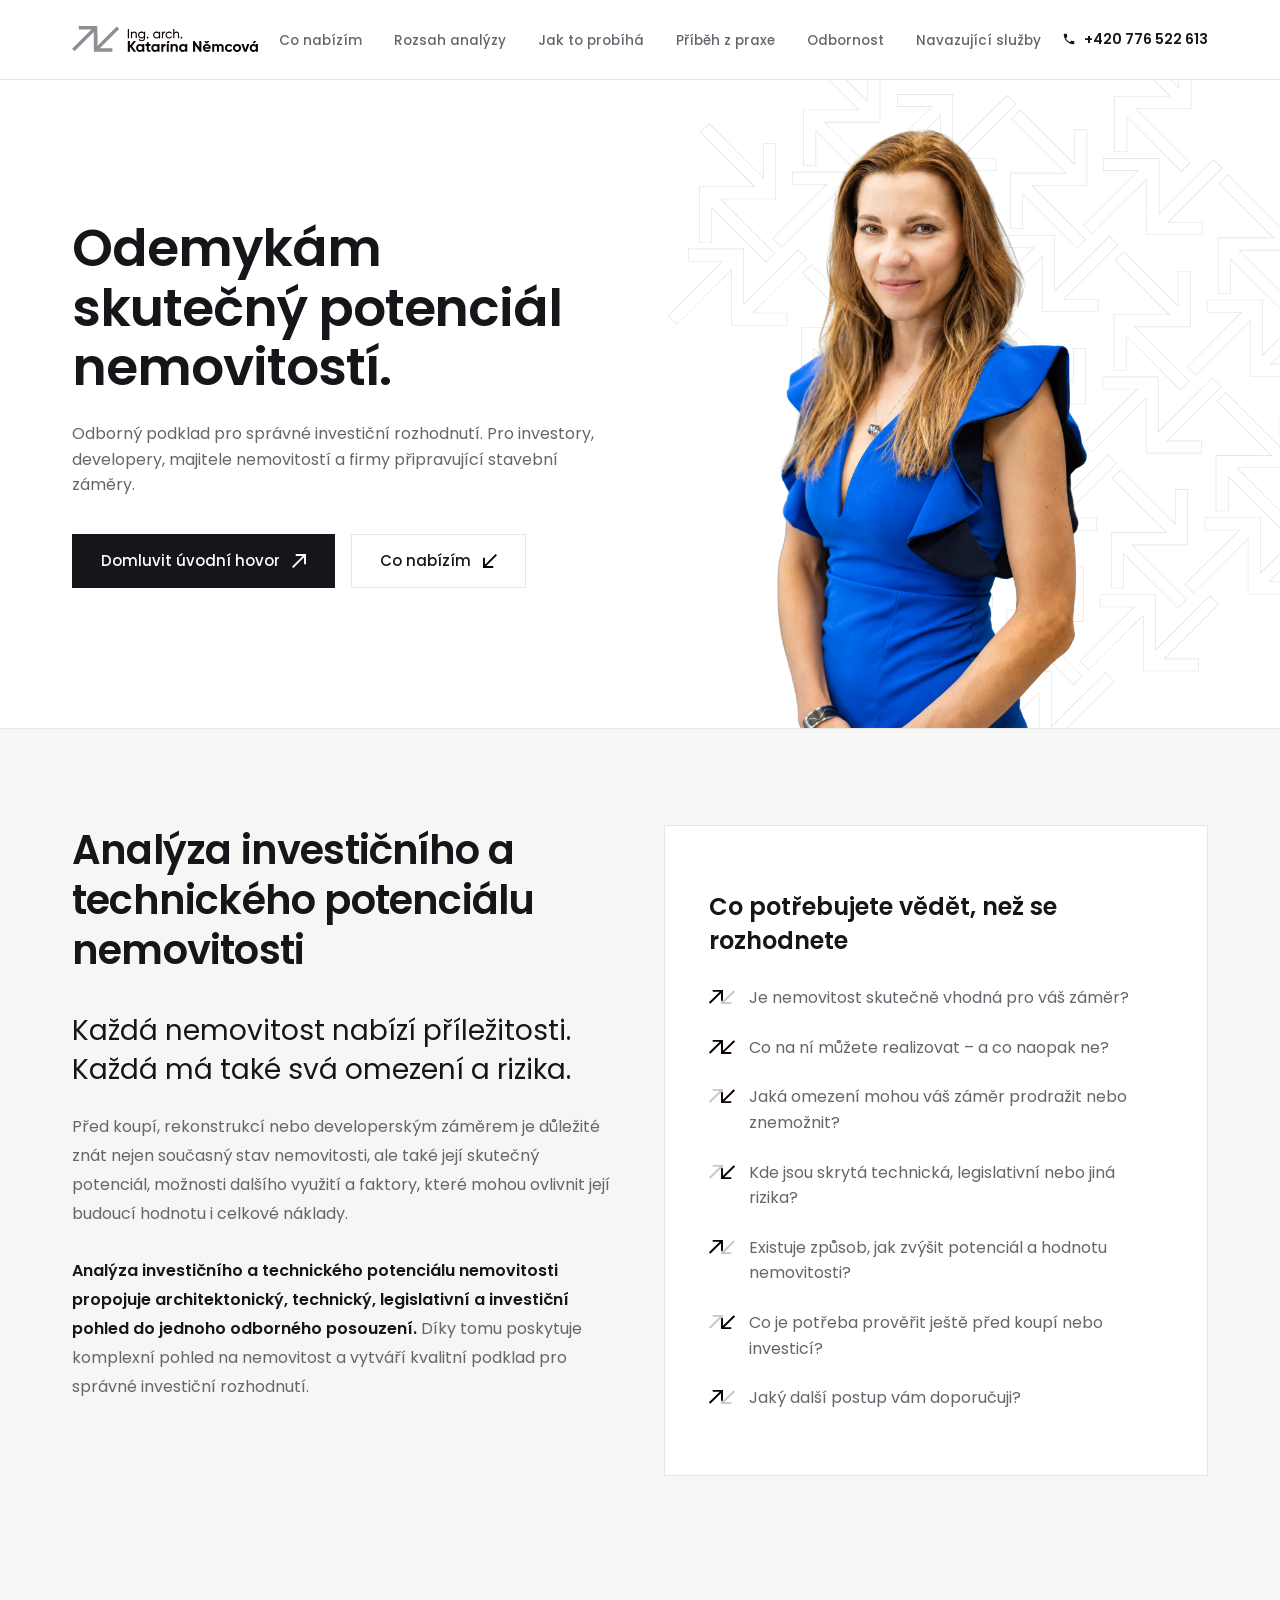
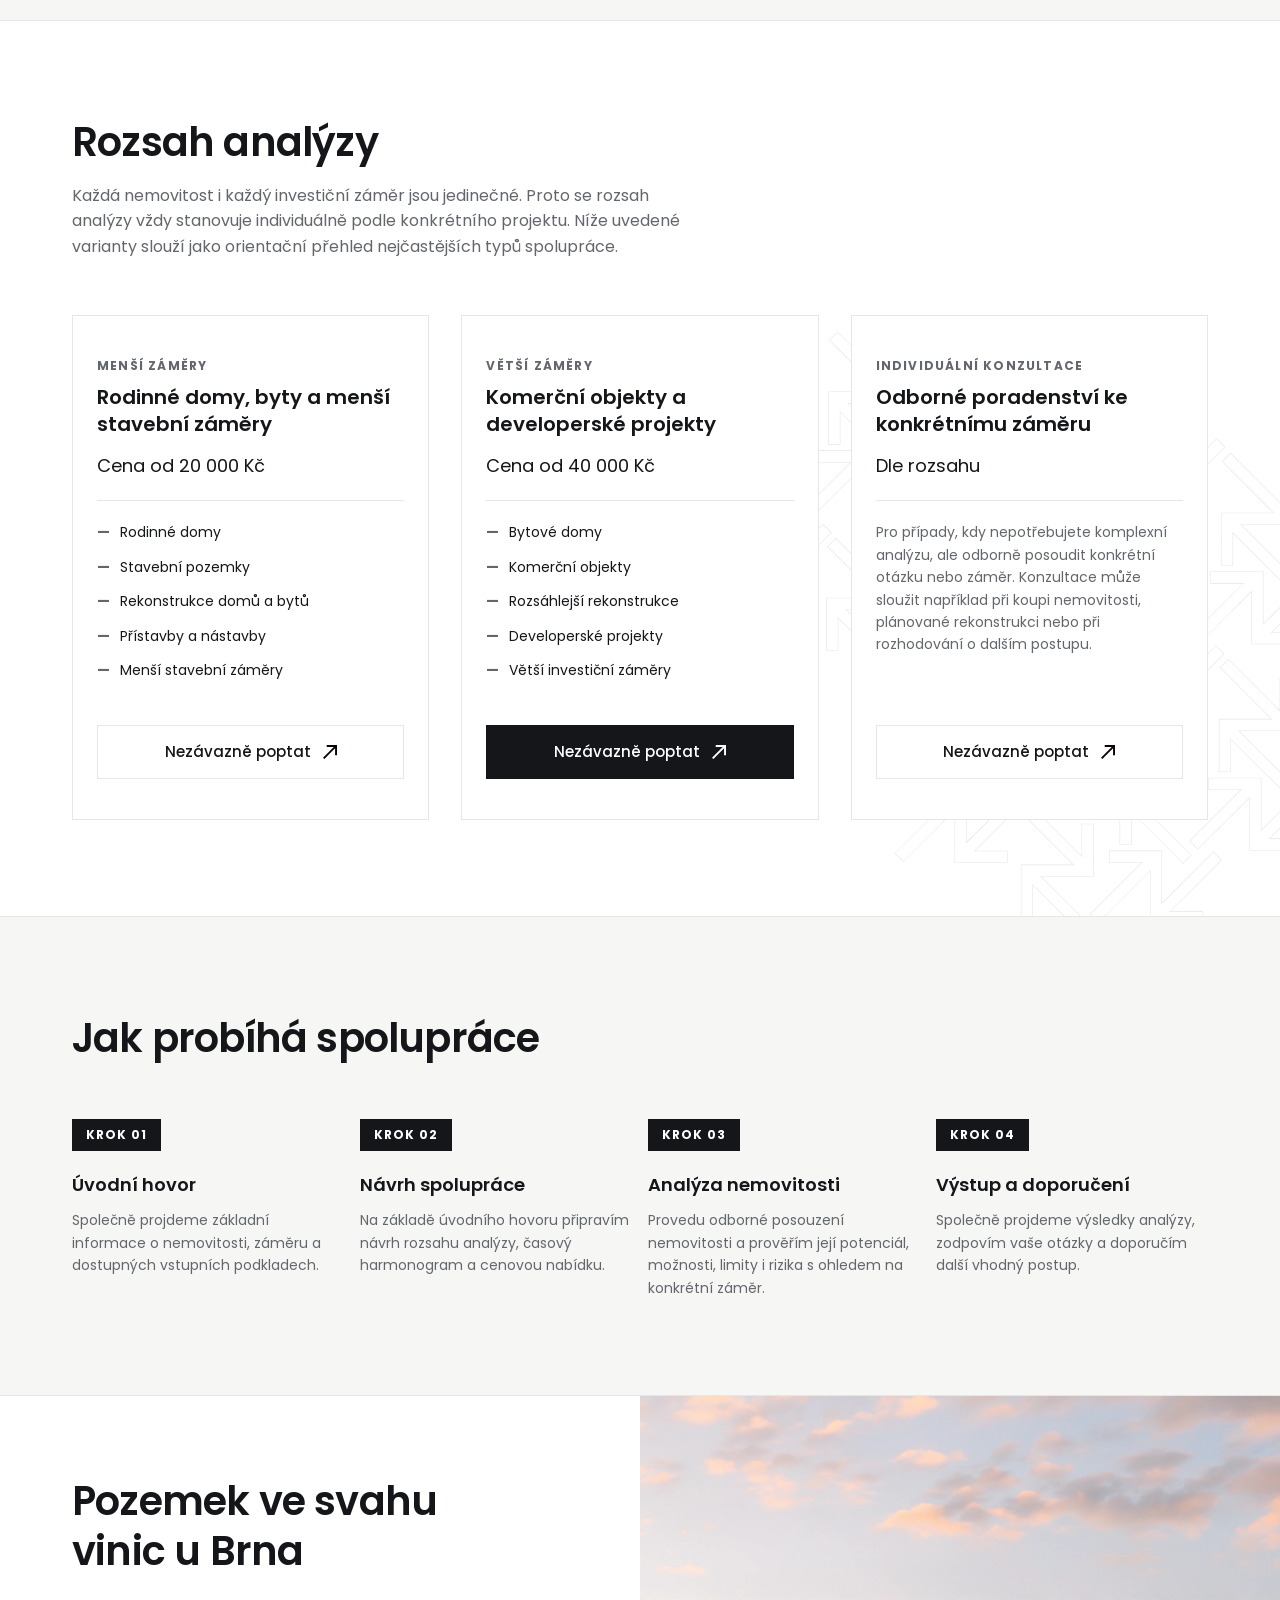
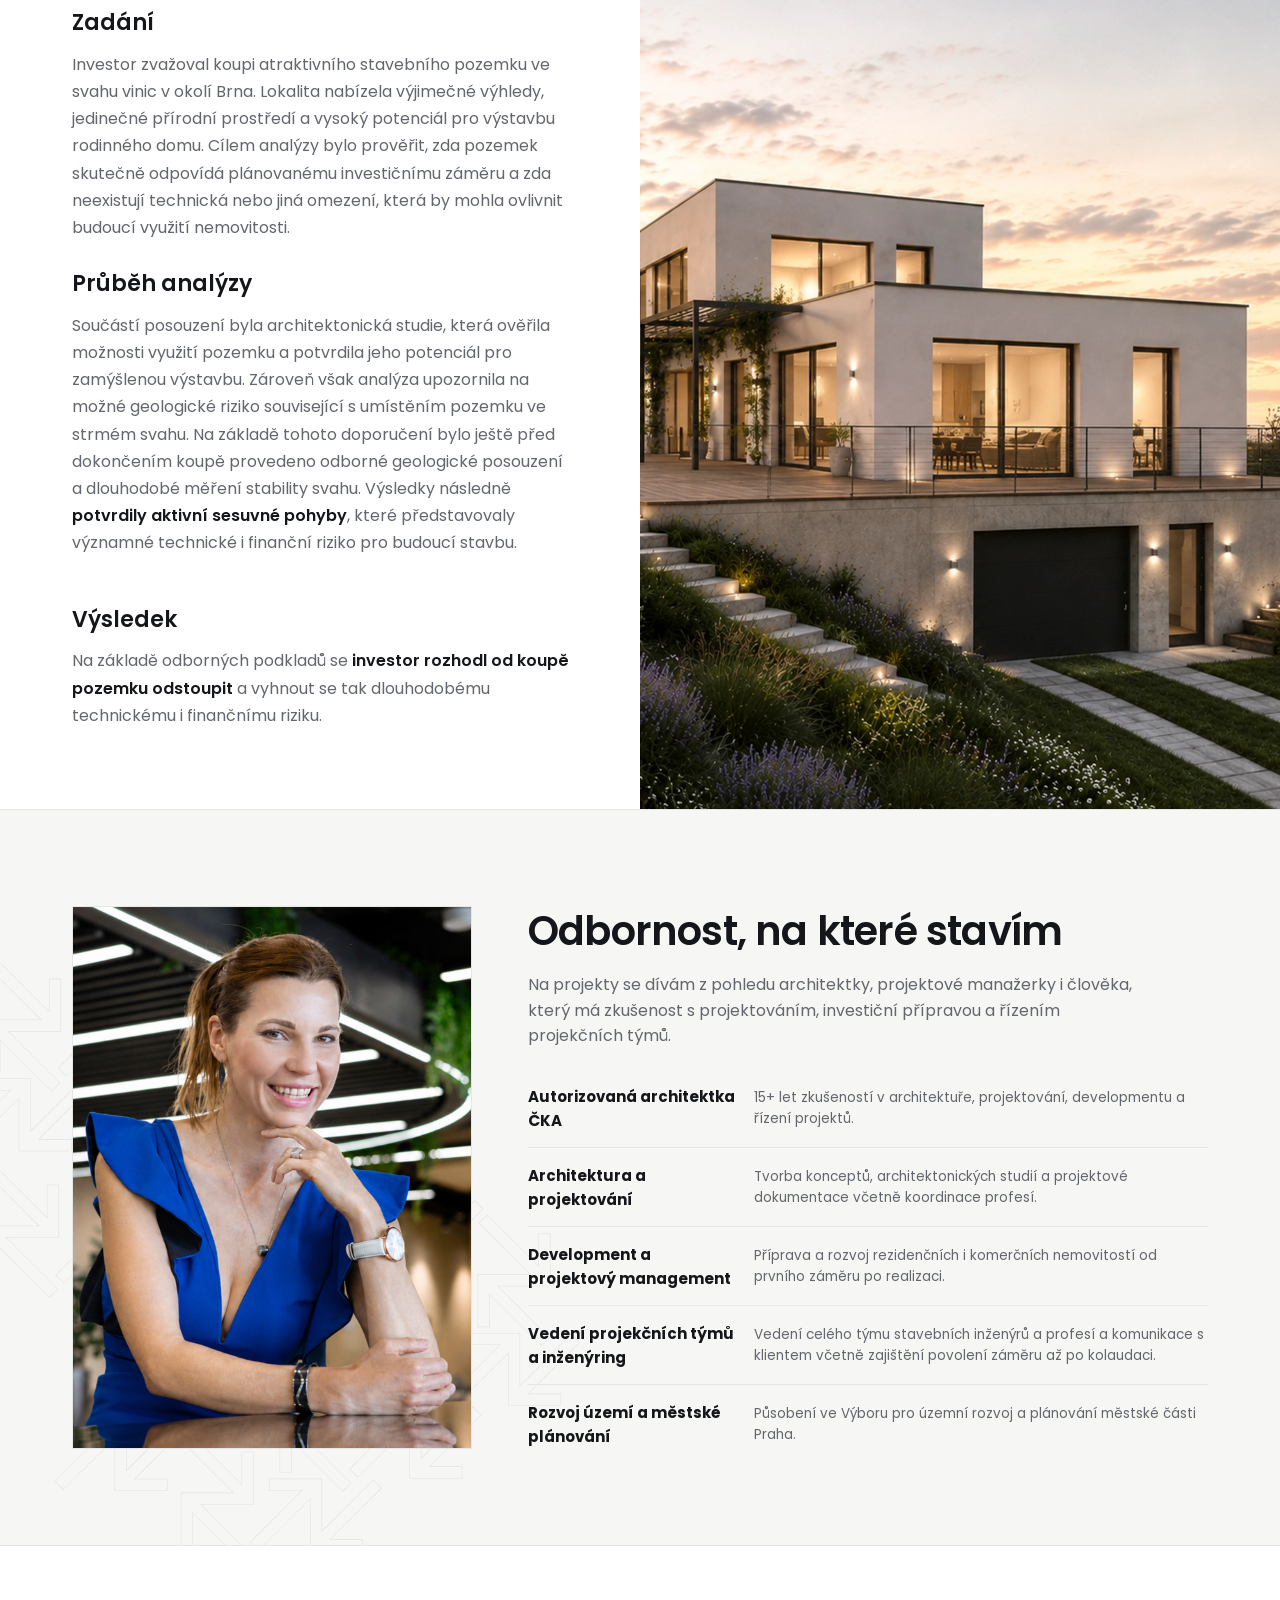
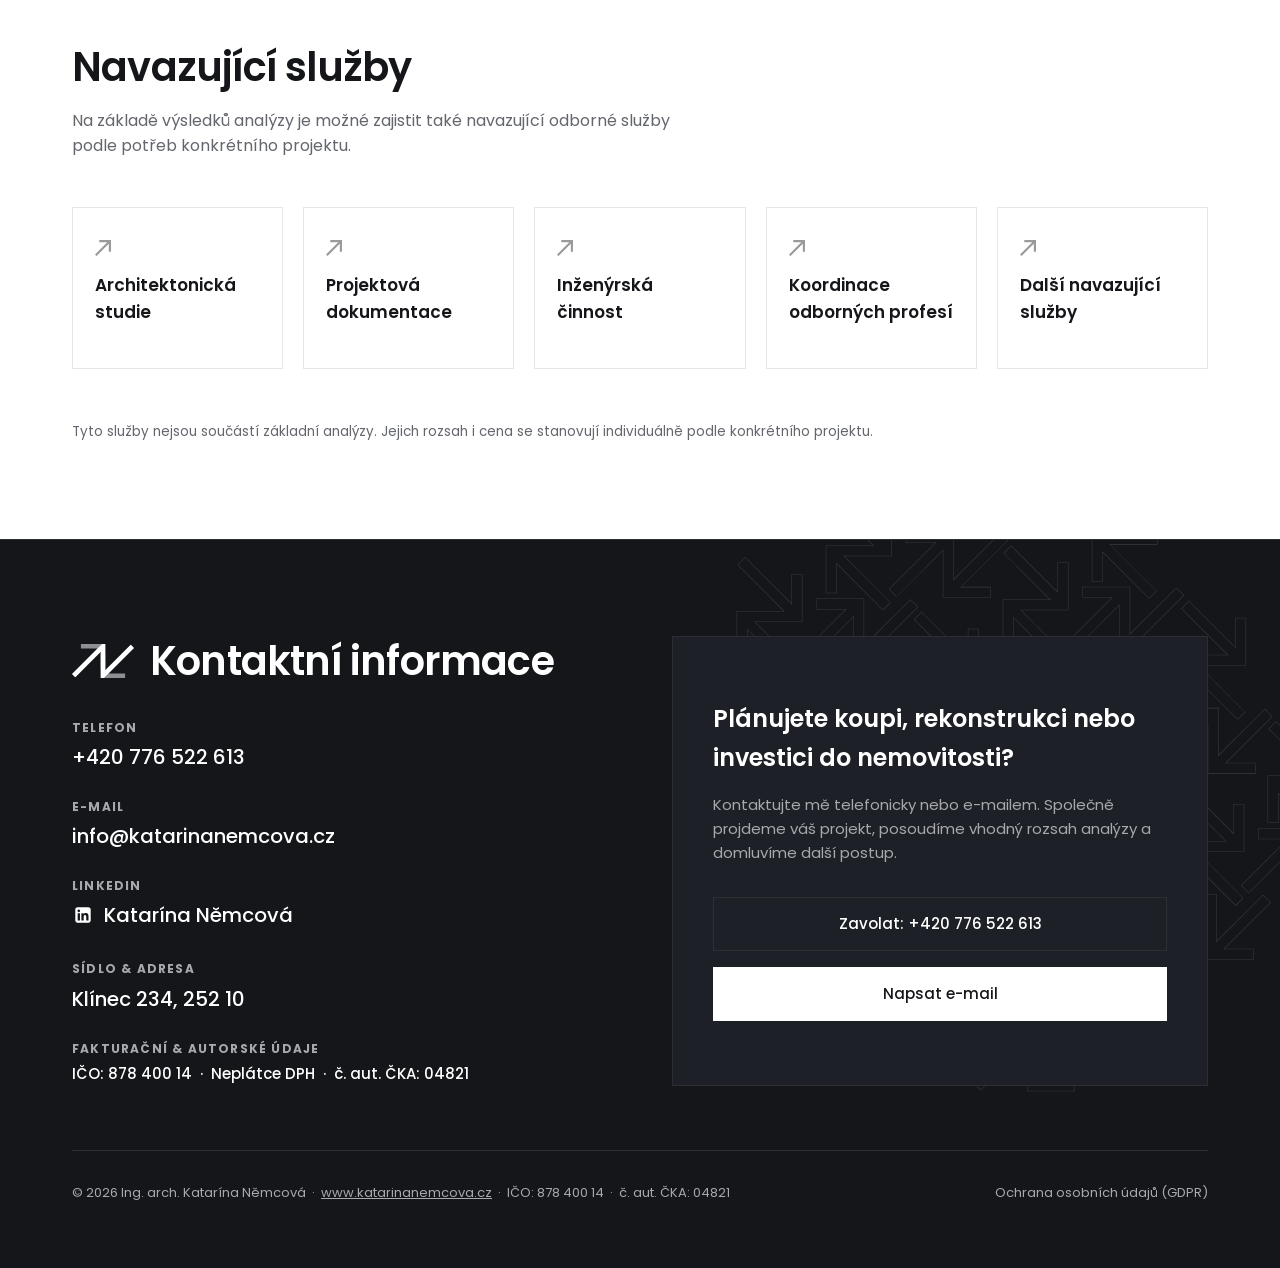
==== commit 0309ab4d: "Styling change in section 4." ====
--- a/index.html
+++ b/index.html
@@ -116,11 +116,16 @@
           <div class="intro-content-left">
             <h2 class="section-title">Analýza investičního a technického potenciálu nemovitosti</h2>
 
-            <h3 class="section-intro-h3">Každá nemovitost nabízí příležitosti. <br> Každá má také svá omezení a rizika.</h3>
+            <h3 class="section-intro-h3">Každá nemovitost nabízí příležitosti. <br> Každá má také svá omezení a rizika.
+            </h3>
 
             <div class="intro-content-text">
-              <p>Před koupí, rekonstrukcí nebo developerským záměrem je důležité znát nejen současný stav nemovitosti, ale také její skutečný potenciál, možnosti dalšího využití a faktory, které mohou ovlivnit její budoucí hodnotu i celkové náklady.</p><br>
-              <p><strong>Analýza investičního a technického potenciálu nemovitosti propojuje architektonický, technický, legislativní a investiční pohled do jednoho odborného posouzení.</strong> Díky tomu poskytuje komplexní pohled na nemovitost a vytváří kvalitní podklad pro správné investiční rozhodnutí.</p>
+              <p>Před koupí, rekonstrukcí nebo developerským záměrem je důležité znát nejen současný stav nemovitosti,
+                ale také její skutečný potenciál, možnosti dalšího využití a faktory, které mohou ovlivnit její budoucí
+                hodnotu i celkové náklady.</p><br>
+              <p><strong>Analýza investičního a technického potenciálu nemovitosti propojuje architektonický, technický,
+                  legislativní a investiční pohled do jednoho odborného posouzení.</strong> Díky tomu poskytuje
+                komplexní pohled na nemovitost a vytváří kvalitní podklad pro správné investiční rozhodnutí.</p>
             </div>
           </div>
 
@@ -160,7 +165,8 @@
             <div>
               <div class="highlight-number">03 Další kroky</div>
               <h3 class="highlight-title">Doporučení dalšího postupu</h3>
-              <p class="highlight-perex">Jasný návrh optimálního dalšího kroku před zahájením jakýchkoliv prací na nemovitosti.</p>
+              <p class="highlight-perex">Jasný návrh optimálního dalšího kroku před zahájením jakýchkoliv prací na
+                nemovitosti.</p>
             </div>
           </div>
 
@@ -189,7 +195,9 @@
       <img src="assets/images/pattern.svg" class="pricing-pattern-bg" alt="" aria-hidden="true">
       <div class="container">
         <h2 class="section-title">Rozsah analýzy</h2>
-        <p class="section-subtitle">Každá nemovitost i každý investiční záměr jsou jedinečné. Proto se rozsah analýzy vždy stanovuje individuálně podle konkrétního projektu. Níže uvedené varianty slouží jako orientační přehled nejčastějších typů spolupráce.</p>
+        <p class="section-subtitle">Každá nemovitost i každý investiční záměr jsou jedinečné. Proto se rozsah analýzy
+          vždy stanovuje individuálně podle konkrétního projektu. Níže uvedené varianty slouží jako orientační přehled
+          nejčastějších typů spolupráce.</p>
 
         <div class="pricing-grid">
           <!-- Card 1 -->
@@ -242,7 +250,9 @@
             <h3 class="pricing-title">Odborné poradenství ke konkrétnímu záměru</h3>
             <div class="pricing-price">Dle rozsahu</div>
 
-            <p class="pricing-desc">Pro případy, kdy nepotřebujete komplexní analýzu, ale odborně posoudit konkrétní otázku nebo záměr. Konzultace může sloužit například při koupi nemovitosti, plánované rekonstrukci nebo při rozhodování o dalším postupu.</p>
+            <p class="pricing-desc">Pro případy, kdy nepotřebujete komplexní analýzu, ale odborně posoudit konkrétní
+              otázku nebo záměr. Konzultace může sloužit například při koupi nemovitosti, plánované rekonstrukci nebo
+              při rozhodování o dalším postupu.</p>
             <!-- <ul class="pricing-features">
               <li>Koupě nemovitosti</li>
               <li>Posouzení konkrétního záměru</li>
@@ -273,25 +283,29 @@
           <div class="process-step">
             <span class="process-number">KROK 01</span>
             <h3 class="process-title">Úvodní hovor</h3>
-            <p class="process-desc">Společně projdeme základní informace o nemovitosti, záměru a dostupných vstupních podkladech.</p>
+            <p class="process-desc">Společně projdeme základní informace o nemovitosti, záměru a dostupných vstupních
+              podkladech.</p>
           </div>
 
           <div class="process-step">
             <span class="process-number">KROK 02</span>
             <h3 class="process-title">Návrh spolupráce</h3>
-            <p class="process-desc">Na základě úvodního hovoru připravím návrh rozsahu analýzy, časový harmonogram a cenovou nabídku.</p>
+            <p class="process-desc">Na základě úvodního hovoru připravím návrh rozsahu analýzy, časový harmonogram a
+              cenovou nabídku.</p>
           </div>
 
           <div class="process-step">
             <span class="process-number">KROK 03</span>
-            <h3 class="process-title"><strong>Analýza nemovitosti</strong></h3>
-            <p class="process-desc">Provedu odborné posouzení nemovitosti a prověřím její potenciál, možnosti, limity i rizika s ohledem na konkrétní záměr.</p>
+            <h3 class="process-title">Analýza nemovitosti</h3>
+            <p class="process-desc">Provedu odborné posouzení nemovitosti a prověřím její potenciál, možnosti, limity i
+              rizika s ohledem na konkrétní záměr.</p>
           </div>
 
           <div class="process-step">
             <span class="process-number">KROK 04</span>
             <h3 class="process-title">Výstup a doporučení</h3>
-            <p class="process-desc">Společně projdeme výsledky analýzy, zodpovím vaše otázky a doporučím další vhodný postup.</p>
+            <p class="process-desc">Společně projdeme výsledky analýzy, zodpovím vaše otázky a doporučím další vhodný
+              postup.</p>
           </div>
         </div>
       </div>
@@ -307,19 +321,26 @@
 
         <div class="case-study-body">
           <h3>Zadání</h3>
-          <p>Investor zvažoval koupi atraktivního stavebního pozemku ve svahu vinic v okolí Brna. Lokalita nabízela výjimečné výhledy, jedinečné přírodní prostředí a vysoký potenciál pro výstavbu rodinného domu.
-          Cílem analýzy bylo prověřit, zda pozemek skutečně odpovídá plánovanému investičnímu záměru a zda neexistují technická nebo jiná omezení, která by mohla ovlivnit budoucí využití nemovitosti.</p>
+          <p>Investor zvažoval koupi atraktivního stavebního pozemku ve svahu vinic v okolí Brna. Lokalita nabízela
+            výjimečné výhledy, jedinečné přírodní prostředí a vysoký potenciál pro výstavbu rodinného domu.
+            Cílem analýzy bylo prověřit, zda pozemek skutečně odpovídá plánovanému investičnímu záměru a zda neexistují
+            technická nebo jiná omezení, která by mohla ovlivnit budoucí využití nemovitosti.</p>
 
           <h3>Průběh analýzy</h3>
-          <p>Součástí posouzení byla architektonická studie, která ověřila možnosti využití pozemku a potvrdila jeho potenciál pro zamýšlenou výstavbu.
-          Zároveň však analýza upozornila na možné geologické riziko související s umístěním pozemku ve strmém svahu. Na základě tohoto doporučení bylo ještě před dokončením koupě provedeno odborné geologické posouzení a dlouhodobé měření stability svahu.
-          Výsledky následně <strong>potvrdily aktivní sesuvné pohyby</strong>, které představovaly významné technické i finanční riziko pro budoucí stavbu.</p>
+          <p>Součástí posouzení byla architektonická studie, která ověřila možnosti využití pozemku a potvrdila jeho
+            potenciál pro zamýšlenou výstavbu.
+            Zároveň však analýza upozornila na možné geologické riziko související s umístěním pozemku ve strmém svahu.
+            Na základě tohoto doporučení bylo ještě před dokončením koupě provedeno odborné geologické posouzení a
+            dlouhodobé měření stability svahu.
+            Výsledky následně <strong>potvrdily aktivní sesuvné pohyby</strong>, které představovaly významné technické
+            i finanční riziko pro budoucí stavbu.</p>
 
           <h3 class="result-h3">
             <!-- <img src="assets/icons/up-simple-black.svg" class="result-icon" alt="" aria-hidden="true"> -->
             Výsledek
           </h3>
-          <p>Na základě odborných podkladů se <strong>investor rozhodl od koupě pozemku odstoupit</strong> a vyhnout se tak dlouhodobému technickému i finančnímu riziku.</p>
+          <p>Na základě odborných podkladů se <strong>investor rozhodl od koupě pozemku odstoupit</strong> a vyhnout se
+            tak dlouhodobému technickému i finančnímu riziku.</p>
         </div>
       </div>
 
@@ -340,35 +361,41 @@
           <div>
             <h2 class="section-title">Odbornost, na které stavím</h2>
             <p class="section-subtitle">
-              Na projekty se dívám z pohledu architektky, projektové manažerky i člověka, který má zkušenost s projektováním,
+              Na projekty se dívám z pohledu architektky, projektové manažerky i člověka, který má zkušenost s
+              projektováním,
               investiční přípravou a řízením projekčních týmů.
             </p>
 
             <div class="about-highlights-list">
               <div class="about-highlight-row">
                 <div class="about-highlight-title">Autorizovaná architektka ČKA</div>
-                <div class="about-highlight-desc">15+ let zkušeností v architektuře, projektování, developmentu a řízení projektů.</div>
+                <div class="about-highlight-desc">15+ let zkušeností v architektuře, projektování, developmentu a řízení
+                  projektů.</div>
               </div>
 
               <div class="about-highlight-row">
                 <div class="about-highlight-title">Architektura a projektování</div>
-                <div class="about-highlight-desc">Tvorba konceptů, architektonických studií a projektové dokumentace včetně koordinace profesí.</div>
+                <div class="about-highlight-desc">Tvorba konceptů, architektonických studií a projektové dokumentace
+                  včetně koordinace profesí.</div>
               </div>
 
               <div class="about-highlight-row">
                 <div class="about-highlight-title">Development a projektový management</div>
-                <div class="about-highlight-desc">Příprava a rozvoj rezidenčních i komerčních nemovitostí od prvního záměru po realizaci.</div>
+                <div class="about-highlight-desc">Příprava a rozvoj rezidenčních i komerčních nemovitostí od prvního
+                  záměru po realizaci.</div>
               </div>
 
               <div class="about-highlight-row">
                 <div class="about-highlight-title">Vedení projekčních týmů a inženýring</div>
-                <div class="about-highlight-desc">Vedení celého týmu stavebních inženýrů a profesí a komunikace s klientem včetně zajištění povolení záměru až po
-                kolaudaci.</div>
+                <div class="about-highlight-desc">Vedení celého týmu stavebních inženýrů a profesí a komunikace s
+                  klientem včetně zajištění povolení záměru až po
+                  kolaudaci.</div>
               </div>
 
               <div class="about-highlight-row">
                 <div class="about-highlight-title">Rozvoj území a městské plánování</div>
-                <div class="about-highlight-desc">Působení ve Výboru pro územní rozvoj a plánování městské části Praha. </div>
+                <div class="about-highlight-desc">Působení ve Výboru pro územní rozvoj a plánování městské části Praha.
+                </div>
               </div>
             </div>
           </div>
@@ -382,7 +409,8 @@
         <div class="services-header-flex">
           <div>
             <h2 class="section-title">Navazující služby</h2>
-            <p class="section-subtitle">Na základě výsledků analýzy je možné zajistit také navazující odborné služby podle potřeb konkrétního projektu.</p>
+            <p class="section-subtitle">Na základě výsledků analýzy je možné zajistit také navazující odborné služby
+              podle potřeb konkrétního projektu.</p>
           </div>
 
           <div class="slider-arrows">
@@ -418,7 +446,8 @@
           </div>
         </div>
 
-        <p class="services-disclaimer">Tyto služby nejsou součástí základní analýzy. Jejich rozsah i cena se stanovují individuálně podle konkrétního projektu.</p>
+        <p class="services-disclaimer">Tyto služby nejsou součástí základní analýzy. Jejich rozsah i cena se stanovují
+          individuálně podle konkrétního projektu.</p>
       </div>
     </section>
 
@@ -451,8 +480,10 @@
               <div class="contact-item contact-linkedin-item">
                 <span class="contact-label">LinkedIn</span>
                 <span class="contact-value">
-                  <a href="https://www.linkedin.com/in/katarína-němcová-4073866b" target="_blank" rel="noopener noreferrer">
-                    <img src="assets/icons/square-linkedin-brands-solid-full.svg" alt="" class="contact-linkedin-icon" aria-hidden="true">
+                  <a href="https://www.linkedin.com/in/katarína-němcová-4073866b" target="_blank"
+                    rel="noopener noreferrer">
+                    <img src="assets/icons/square-linkedin-brands-solid-full.svg" alt="" class="contact-linkedin-icon"
+                      aria-hidden="true">
                     Katarína Němcová
                   </a>
                 </span>
@@ -465,7 +496,8 @@
 
               <div class="contact-item">
                 <span class="contact-label">Fakturační & Autorské údaje</span>
-                <span class="contact-value" style="font-size: 15px;">IČO: 878 400 14 &nbsp;·&nbsp; Neplátce DPH &nbsp;·&nbsp; č. aut. ČKA:
+                <span class="contact-value" style="font-size: 15px;">IČO: 878 400 14 &nbsp;·&nbsp; Neplátce DPH
+                  &nbsp;·&nbsp; č. aut. ČKA:
                   04821</span>
               </div>
             </div>
@@ -474,7 +506,8 @@
           <div class="contact-action-box">
             <h3 class="contact-action-title">Plánujete koupi, rekonstrukci nebo investici do nemovitosti?</h3>
             <p class="contact-action-desc">
-              Kontaktujte mě telefonicky nebo e-mailem. Společně projdeme váš projekt, posoudíme vhodný rozsah analýzy a domluvíme
+              Kontaktujte mě telefonicky nebo e-mailem. Společně projdeme váš projekt, posoudíme vhodný rozsah analýzy a
+              domluvíme
               další postup.
             </p>
             <div style="display: flex; flex-direction: column; gap: 16px;">
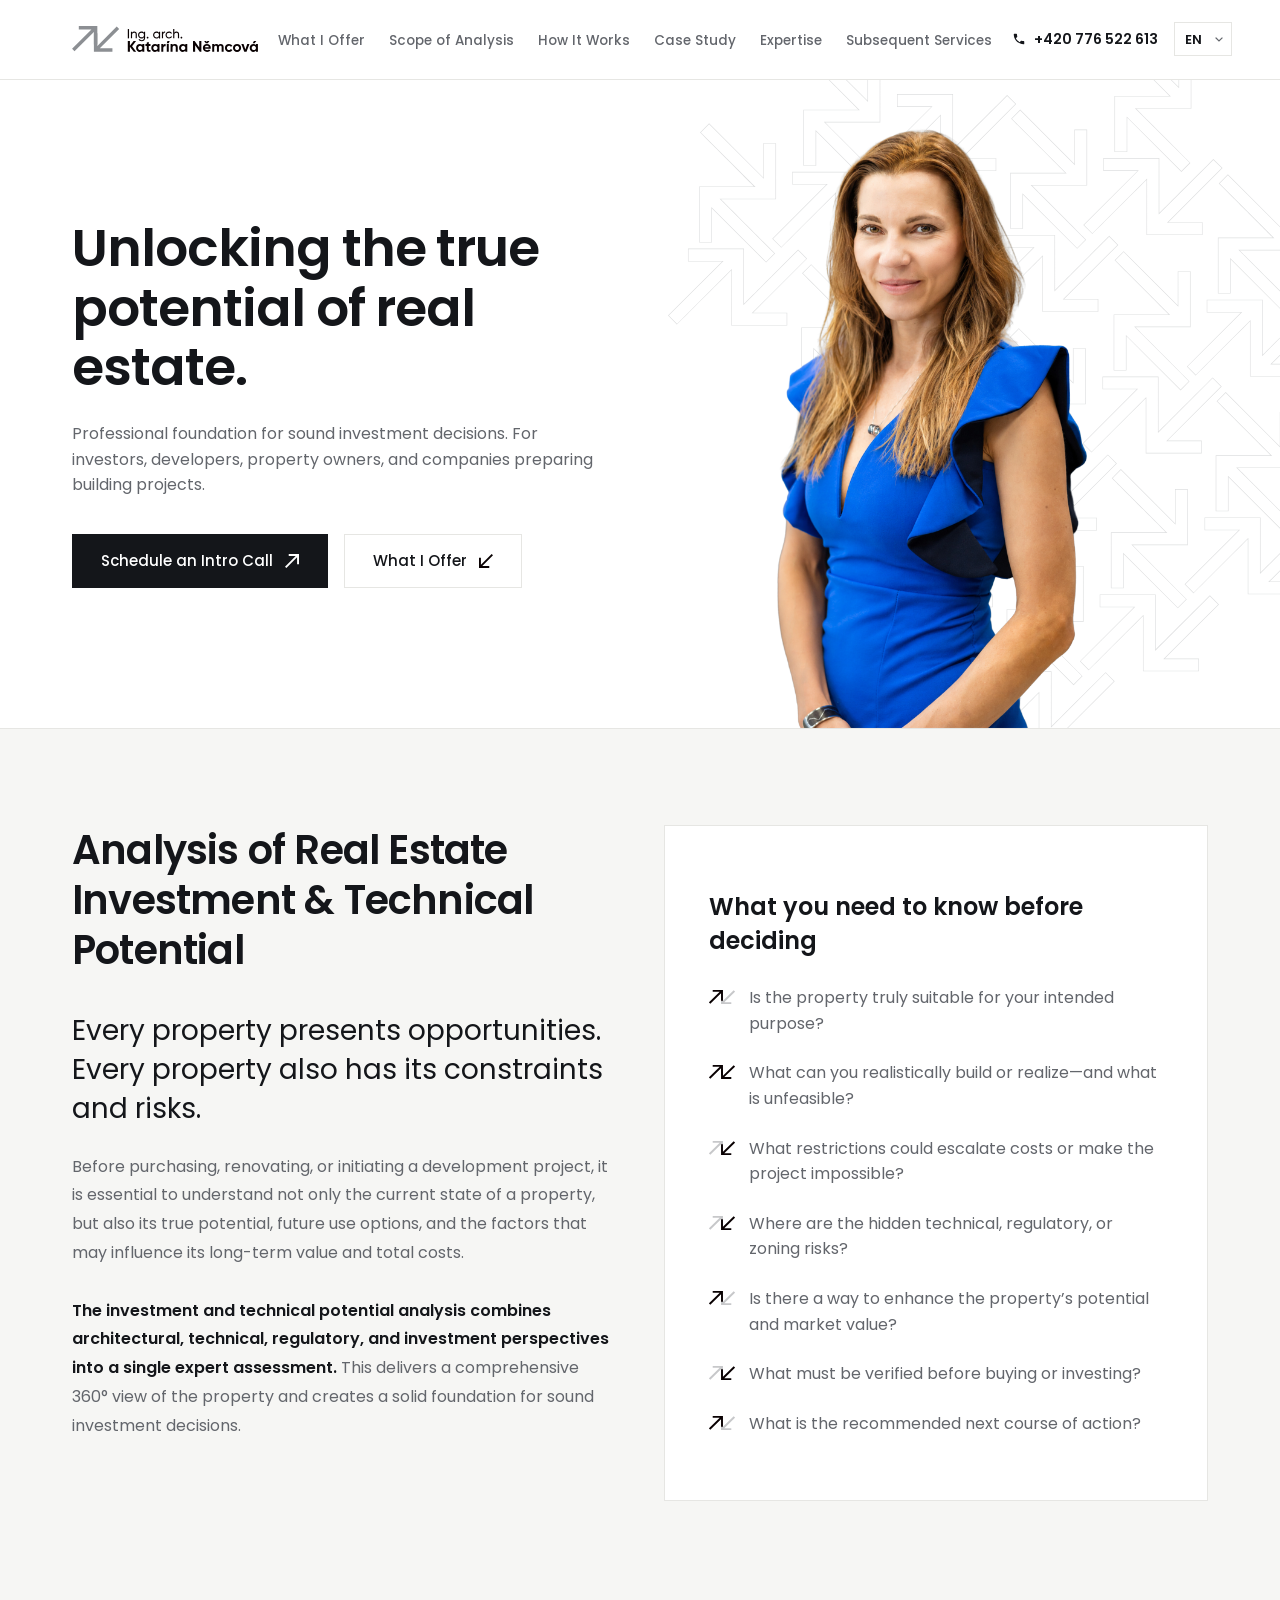
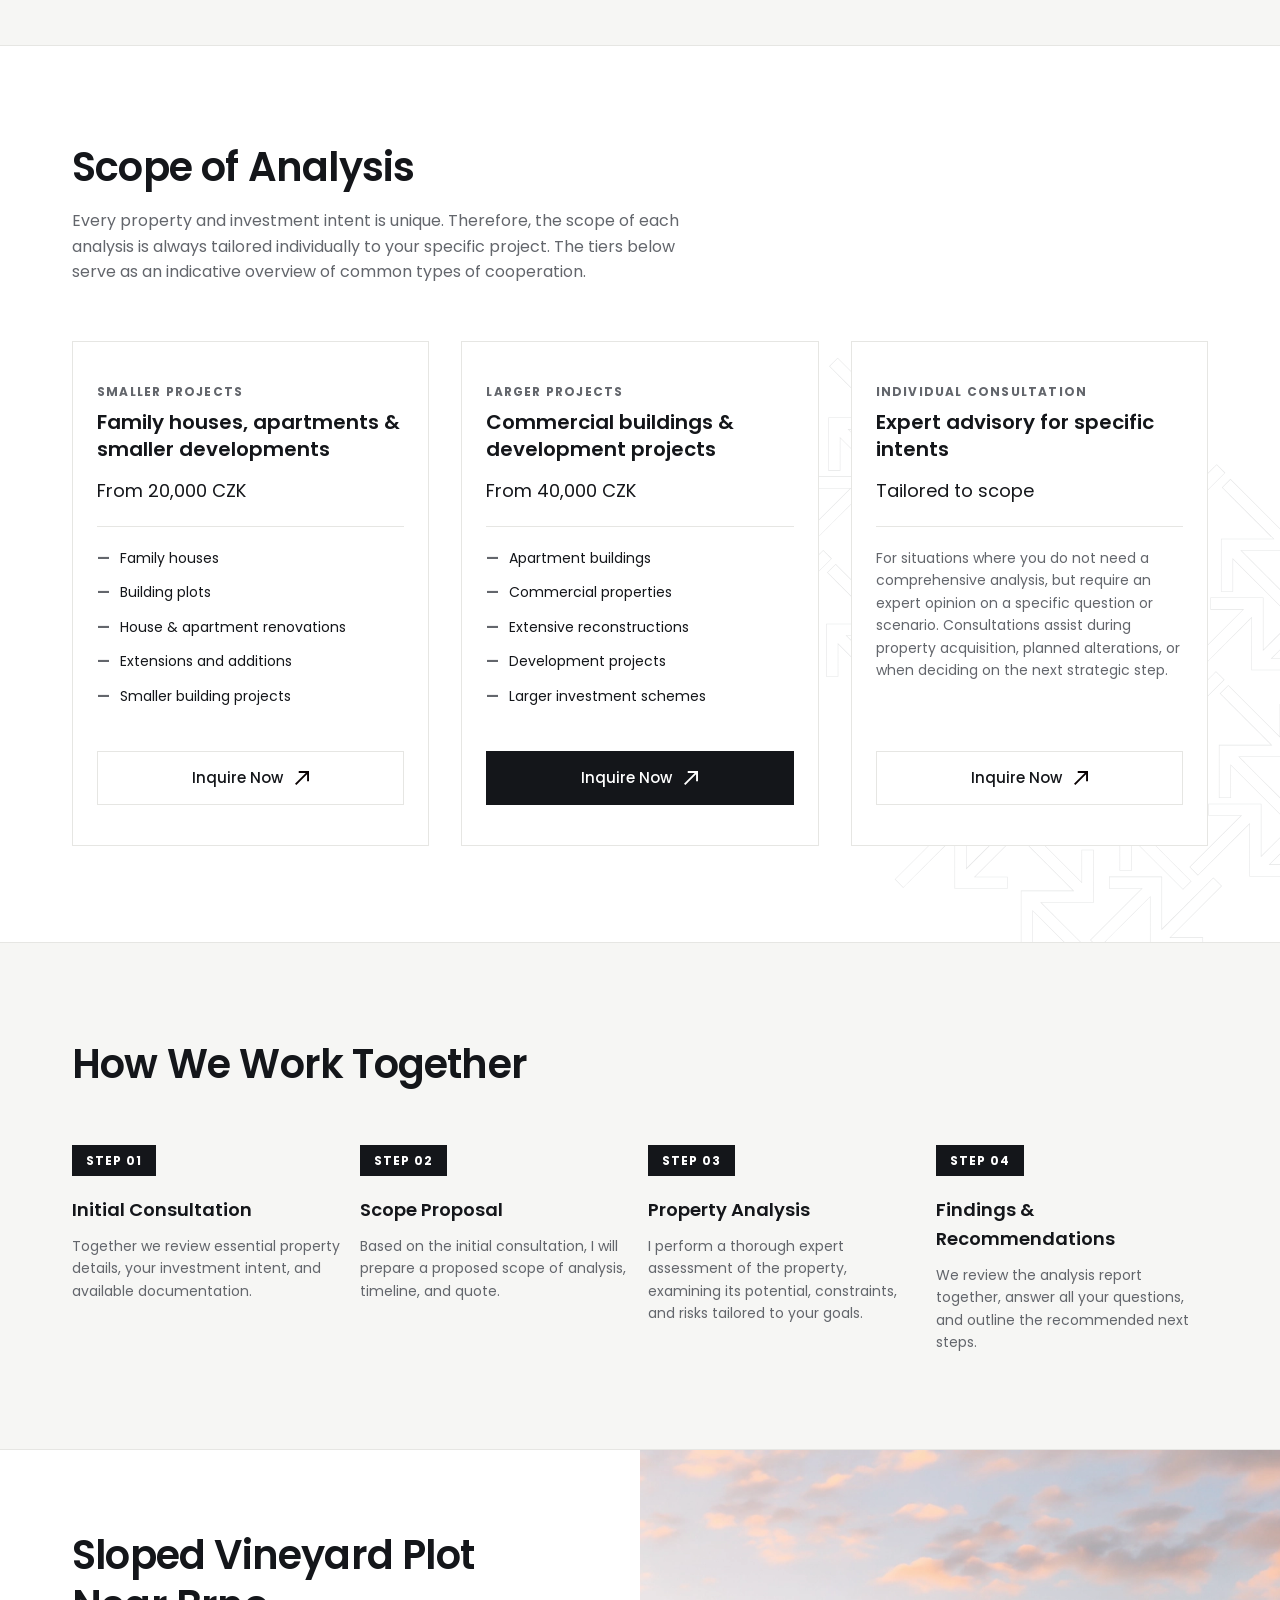
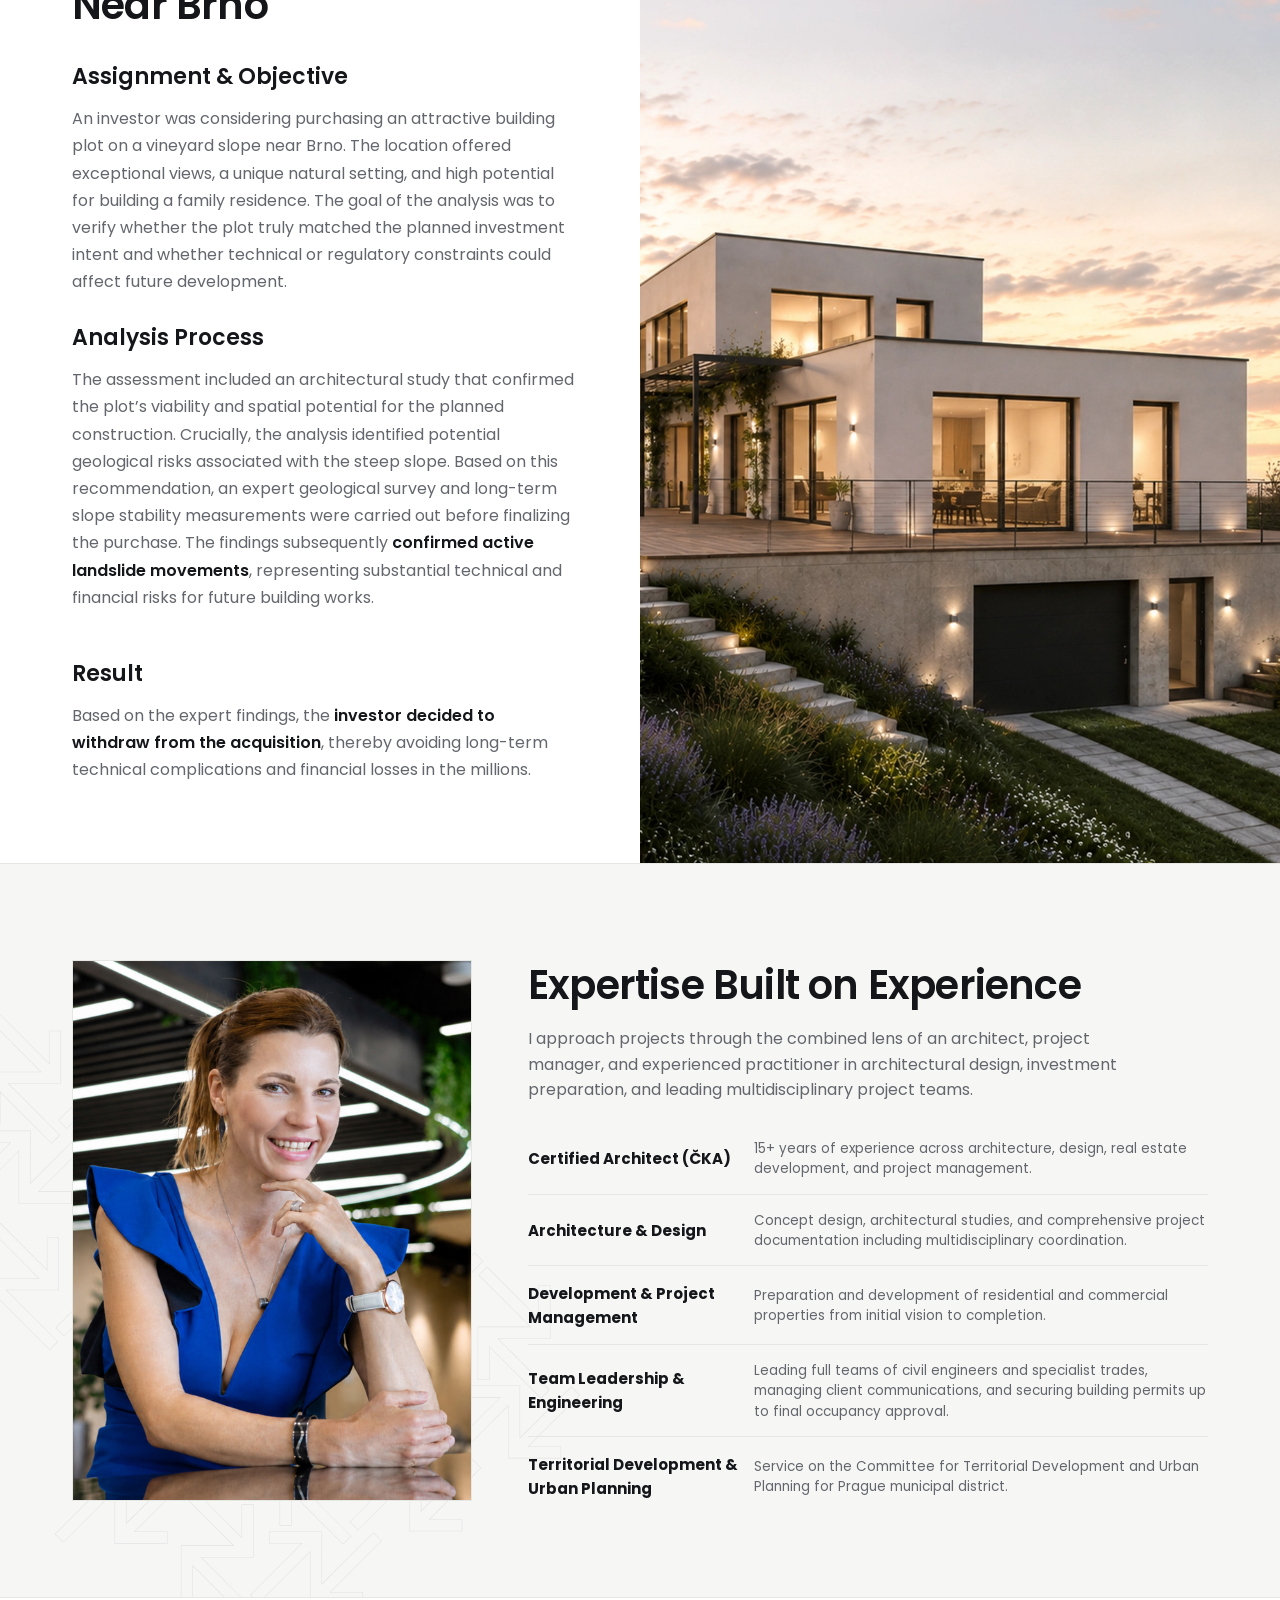
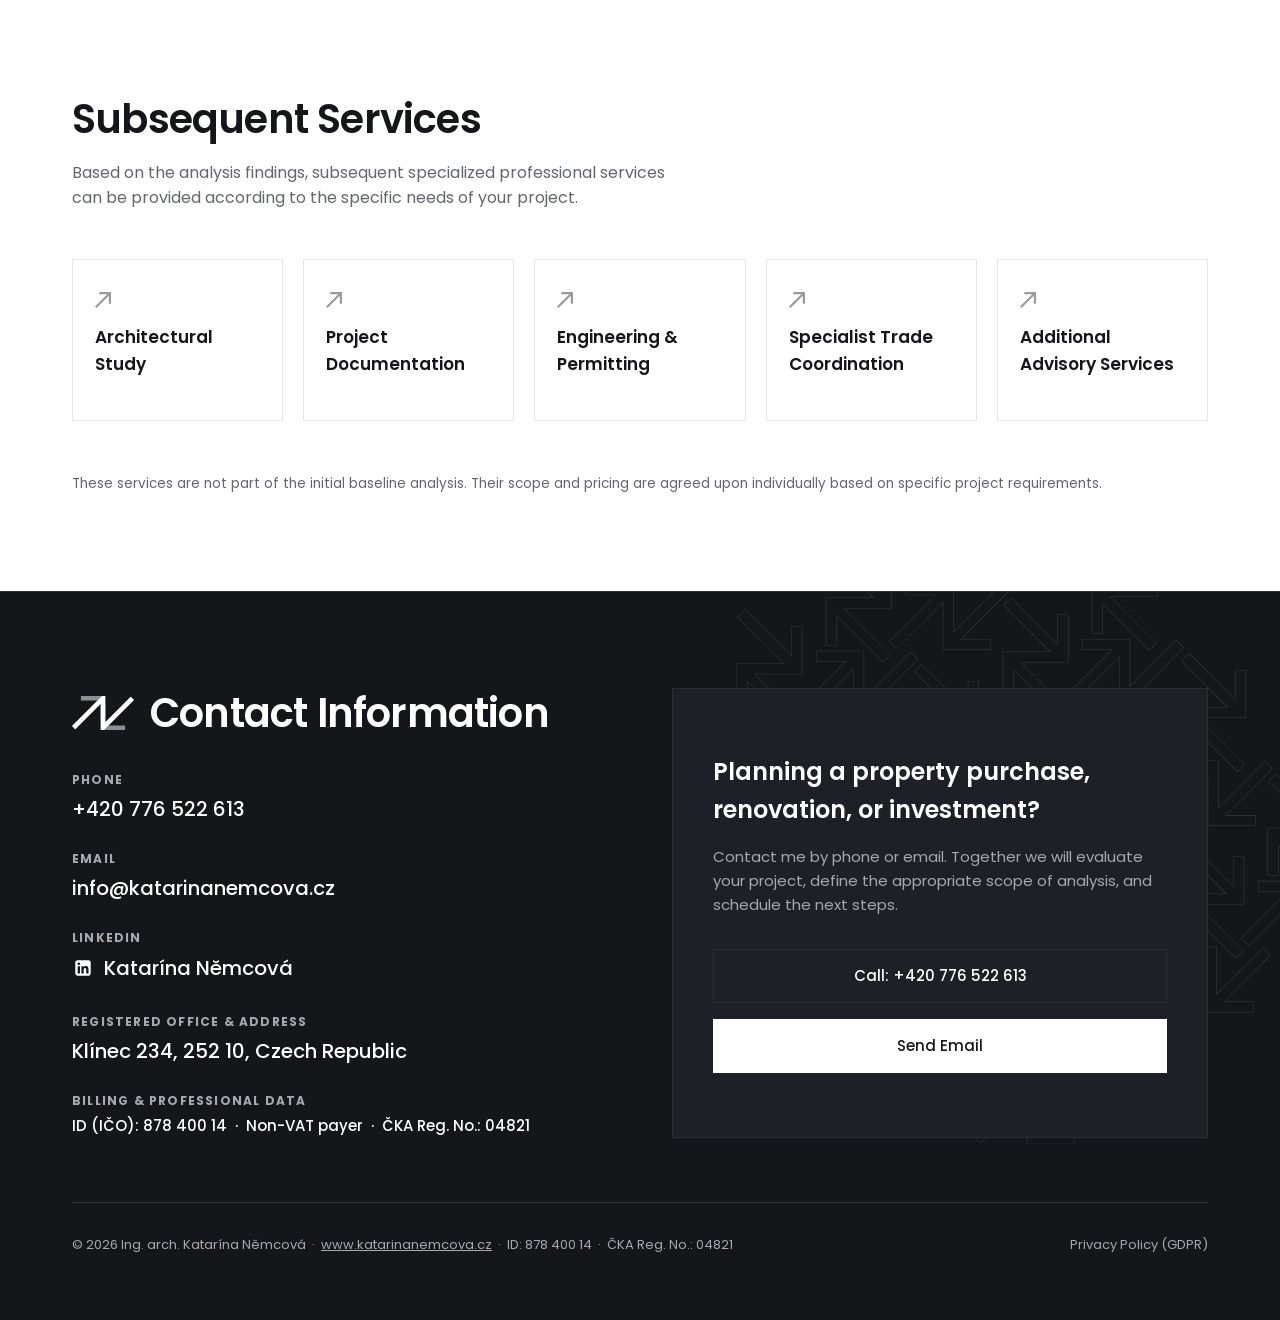
==== commit c19e17fc: "EN translation and language selection implemented." ====
--- a/index.html
+++ b/index.html
@@ -7,6 +7,55 @@
   <title>Ing. arch. Katarína Němcová | Nezávislá analýza investičního a technického potenciálu nemovitostí.</title>
   <meta name="description"
     content="Odemykám skutečný potenciál nemovitostí. Architektonická prověrka, technické zhodnocení a návrh optimalizace pro kupující, majitele i investory.">
+
+  <!-- International SEO & Canonicals -->
+  <link rel="canonical" href="https://www.katarinanemcova.cz/">
+  <link rel="alternate" hreflang="cs" href="https://www.katarinanemcova.cz/">
+  <link rel="alternate" hreflang="en" href="https://www.katarinanemcova.cz/en/">
+  <link rel="alternate" hreflang="x-default" href="https://www.katarinanemcova.cz/en/">
+
+  <!-- Open Graph / Social Media -->
+  <meta property="og:type" content="website">
+  <meta property="og:url" content="https://www.katarinanemcova.cz/">
+  <meta property="og:title" content="Ing. arch. Katarína Němcová | Nezávislá analýza investičního a technického potenciálu nemovitostí">
+  <meta property="og:description" content="Odemykám skutečný potenciál nemovitostí. Architektonická prověrka, technické zhodnocení a návrh optimalizace pro kupující, majitele i investory.">
+  <meta property="og:locale" content="cs_CZ">
+  <meta property="og:locale:alternate" content="en_US">
+  <meta property="og:image" content="https://www.katarinanemcova.cz/assets/images/kn-about-me.jpg">
+
+  <!-- Twitter Card -->
+  <meta name="twitter:card" content="summary_large_image">
+  <meta name="twitter:title" content="Ing. arch. Katarína Němcová | Nezávislá analýza investičního a technického potenciálu nemovitostí">
+  <meta name="twitter:description" content="Odemykám skutečný potenciál nemovitostí. Architektonická prověrka, technické zhodnocení a návrh optimalizace pro kupující, majitele i investory.">
+  <meta name="twitter:image" content="https://www.katarinanemcova.cz/assets/images/kn-about-me.jpg">
+
+  <!-- Early Language Detection & Redirection -->
+  <script>
+    (function () {
+      var pref = null;
+      try { pref = localStorage.getItem('preferred_lang'); } catch (e) { }
+      if (pref === 'en') {
+        var isGdpr = window.location.pathname.indexOf('gdpr.html') !== -1;
+        window.location.replace((isGdpr ? 'en/gdpr.html' : 'en/index.html') + window.location.hash);
+        return;
+      }
+      if (!pref) {
+        var userLangs = navigator.languages || [navigator.language || ''];
+        var isCzech = false;
+        for (var i = 0; i < userLangs.length; i++) {
+          var lang = (userLangs[i] || '').toLowerCase();
+          if (lang.indexOf('cs') === 0) {
+            isCzech = true;
+            break;
+          }
+        }
+        if (!isCzech) {
+          var isGdpr = window.location.pathname.indexOf('gdpr.html') !== -1;
+          window.location.replace((isGdpr ? 'en/gdpr.html' : 'en/index.html') + window.location.hash);
+        }
+      }
+    })();
+  </script>
 
   <!-- CSS Stylesheet -->
   <link rel="stylesheet" href="css/style.css">
@@ -36,13 +85,25 @@
         </ul>
       </nav>
 
-      <a href="tel:+420776522613" class="header-phone">
-        <svg class="header-phone-icon" viewBox="0 0 24 24" fill="currentColor">
-          <path
-            d="M6.62 10.79c1.44 2.83 3.76 5.14 6.59 6.59l2.2-2.2c.27-.27.67-.36 1.02-.24 1.12.37 2.33.57 3.57.57.55 0 1 .45 1 1V20c0 .55-.45 1-1 1-9.39 0-17-7.61-17-17 0-.55.45-1 1-1h3.5c.55 0 1 .45 1 1 0 1.25.2 2.45.57 3.57.11.35.03.74-.25 1.02l-2.2 2.2z" />
-        </svg>
-        +420 776 522 613
-      </a>
+      <div class="navbar-right">
+        <a href="tel:+420776522613" class="header-phone">
+          <svg class="header-phone-icon" viewBox="0 0 24 24" fill="currentColor">
+            <path
+              d="M6.62 10.79c1.44 2.83 3.76 5.14 6.59 6.59l2.2-2.2c.27-.27.67-.36 1.02-.24 1.12.37 2.33.57 3.57.57.55 0 1 .45 1 1V20c0 .55-.45 1-1 1-9.39 0-17-7.61-17-17 0-.55.45-1 1-1h3.5c.55 0 1 .45 1 1 0 1.25.2 2.45.57 3.57.11.35.03.74-.25 1.02l-2.2 2.2z" />
+          </svg>
+          +420 776 522 613
+        </a>
+
+        <div class="lang-dropdown">
+          <select class="lang-select" aria-label="Výběr jazyka / Language selection">
+            <option value="cs" selected>CZ</option>
+            <option value="en">EN</option>
+          </select>
+          <svg class="lang-dropdown-icon" viewBox="0 0 8 5" fill="none" xmlns="http://www.w3.org/2000/svg">
+            <path d="M1 1L4 4L7 1" stroke="currentColor" stroke-width="1.2" stroke-linecap="square" />
+          </svg>
+        </div>
+      </div>
 
       <!-- Mobile Hamburger Button -->
       <button class="mobile-toggle" id="mobile-toggle" aria-label="Otevřít menu" aria-expanded="false">
@@ -61,14 +122,28 @@
     <a href="#pripad-z-praxe" class="nav-link">Příběh z praxe</a>
     <a href="#o-mne" class="nav-link">Odbornost</a>
     <a href="#sluzby" class="nav-link">Navazující služby</a>
-    <a href="tel:+420776522613" class="header-phone" style="margin-top: 12px; font-size: 16px;">
+
+    <div class="mobile-lang-row">
+      <span class="mobile-lang-label">Jazyk / Language</span>
+      <div class="lang-dropdown">
+        <select class="lang-select" aria-label="Výběr jazyka / Language selection">
+          <option value="cs" selected>Čeština (CZ)</option>
+          <option value="en">English (EN)</option>
+        </select>
+        <svg class="lang-dropdown-icon" viewBox="0 0 8 5" fill="none" xmlns="http://www.w3.org/2000/svg">
+          <path d="M1 1L4 4L7 1" stroke="currentColor" stroke-width="1.2" stroke-linecap="square" />
+        </svg>
+      </div>
+    </div>
+
+    <a href="tel:+420776522613" class="header-phone" style="font-size: 16px;">
       <svg class="header-phone-icon" viewBox="0 0 24 24" fill="currentColor" style="width: 16px; height: 16px;">
         <path
           d="M6.62 10.79c1.44 2.83 3.76 5.14 6.59 6.59l2.2-2.2c.27-.27.67-.36 1.02-.24 1.12.37 2.33.57 3.57.57.55 0 1 .45 1 1V20c0 .55-.45 1-1 1-9.39 0-17-7.61-17-17 0-.55.45-1 1-1h3.5c.55 0 1 .45 1 1 0 1.25.2 2.45.57 3.57.11.35.03.74-.25 1.02l-2.2 2.2z" />
       </svg>
       +420 776 522 613
     </a>
-    <a href="#kontakt" class="btn btn-primary" style="margin-top: 8px; width: 100%;">
+    <a href="#kontakt" class="btn btn-primary" style="margin-top: 4px; width: 100%;">
       Domluvit úvodní hovor
       <span class="btn-icon">
         <img src="assets/icons/up-simple-black.svg" alt="" aria-hidden="true">
--- a/css/style.css
+++ b/css/style.css
@@ -237,7 +237,7 @@
 .nav-links {
   display: flex;
   align-items: center;
-  gap: 32px;
+  gap: 24px;
   list-style: none;
   margin: 0;
   padding: 0;
@@ -253,6 +253,82 @@
 .nav-link:hover,
 .nav-link.active {
   color: var(--color-text-main);
+}
+
+.navbar-right {
+  display: flex;
+  align-items: center;
+  gap: 16px;
+}
+
+/* Language Dropdown Selector */
+.lang-dropdown {
+  position: relative;
+  display: inline-flex;
+  align-items: center;
+}
+
+.lang-select {
+  appearance: none;
+  -webkit-appearance: none;
+  -moz-appearance: none;
+  background: transparent;
+  border: 1px solid var(--color-border);
+  padding: 6px 26px 6px 10px;
+  font-family: var(--font-family);
+  font-size: 13px;
+  font-weight: 600;
+  letter-spacing: 0.02em;
+  color: var(--color-text-main);
+  cursor: pointer;
+  outline: none;
+  transition: border-color var(--transition-fast), background-color var(--transition-fast);
+  line-height: 1;
+  height: 34px;
+}
+
+.lang-select:hover,
+.lang-select:focus {
+  border-color: var(--color-accent);
+  background-color: var(--color-bg-secondary);
+}
+
+.lang-select option {
+  background: white;
+  color: var(--color-text-main);
+  font-family: var(--font-family);
+  font-size: 13px;
+  font-weight: 500;
+  padding: 4px;
+}
+
+.lang-dropdown-icon {
+  position: absolute;
+  right: 9px;
+  width: 8px;
+  height: 5px;
+  pointer-events: none;
+  color: var(--color-text-muted);
+  transition: color var(--transition-fast);
+}
+
+.lang-dropdown:hover .lang-dropdown-icon {
+  color: var(--color-text-main);
+}
+
+.mobile-lang-row {
+  display: flex;
+  align-items: center;
+  justify-content: space-between;
+  border-top: 1px solid var(--color-border);
+  padding-top: 16px;
+  margin-top: 4px;
+}
+
+.mobile-lang-label {
+  font-size: 14px;
+  font-weight: 500;
+  color: var(--color-text-muted);
 }
 
 .header-phone {
@@ -615,7 +691,8 @@
   overflow: hidden;
 }
 
-#ceny .container {
+#ceny .container,
+#pricing .container {
   position: relative;
   z-index: 1;
 }
@@ -998,7 +1075,8 @@
   overflow: hidden;
 }
 
-#o-mne .container {
+#o-mne .container,
+#expertise .container {
   position: relative;
   z-index: 1;
 }
@@ -1330,6 +1408,7 @@
 
   .nav-links,
   .nav-actions,
+  .navbar-right,
   .navbar .header-phone {
     display: none !important;
   }
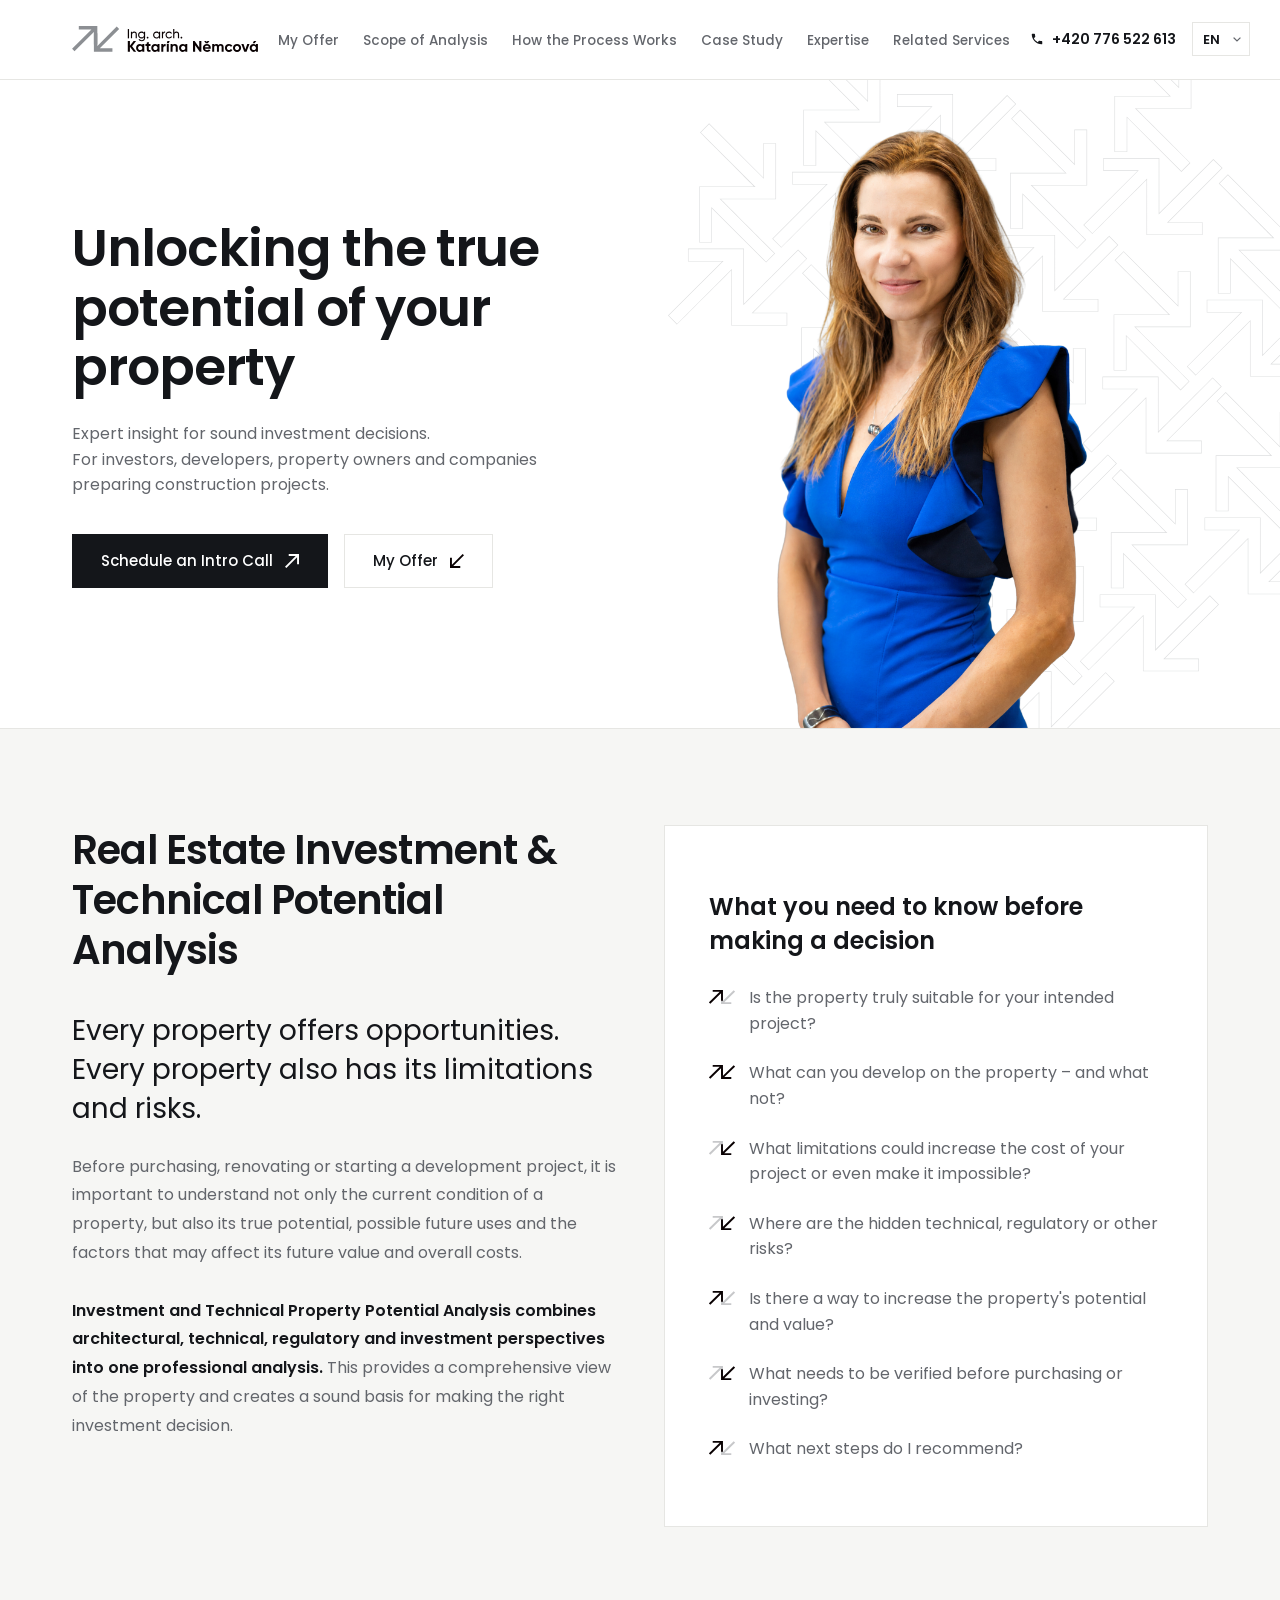
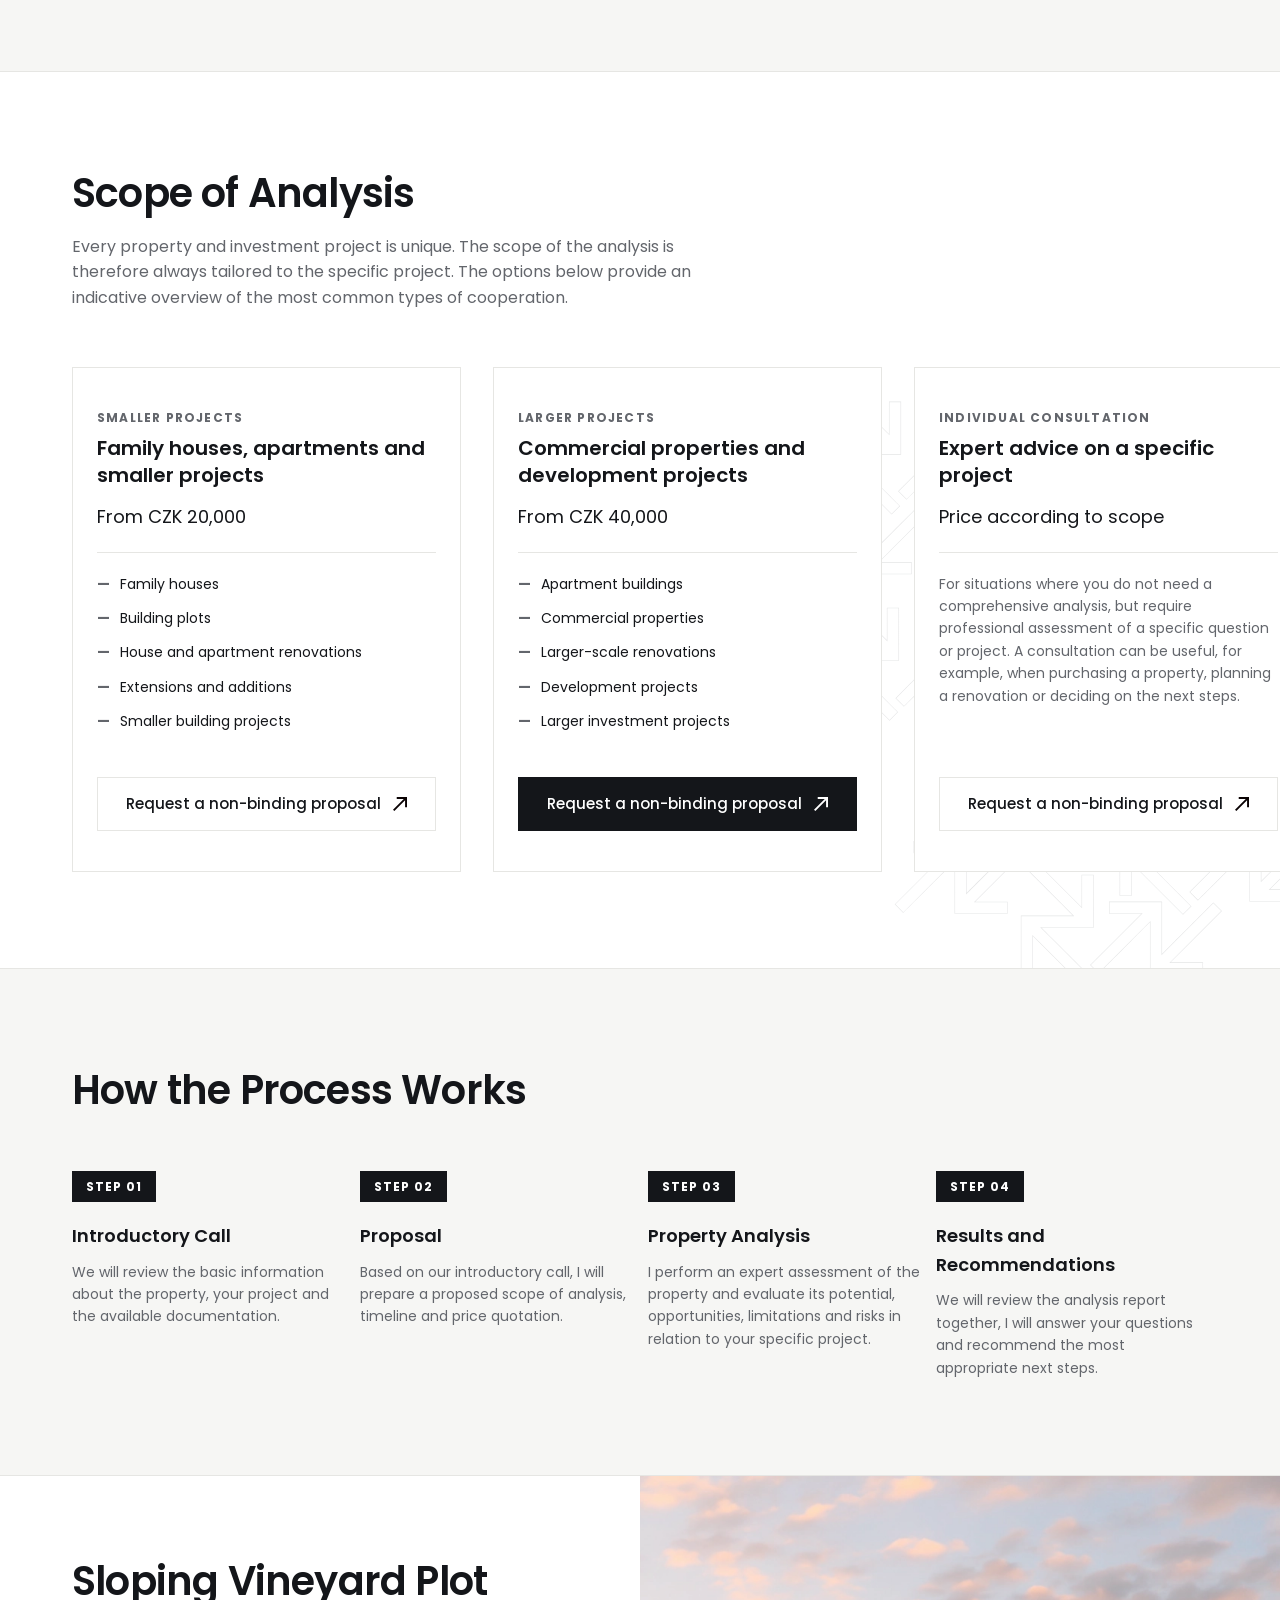
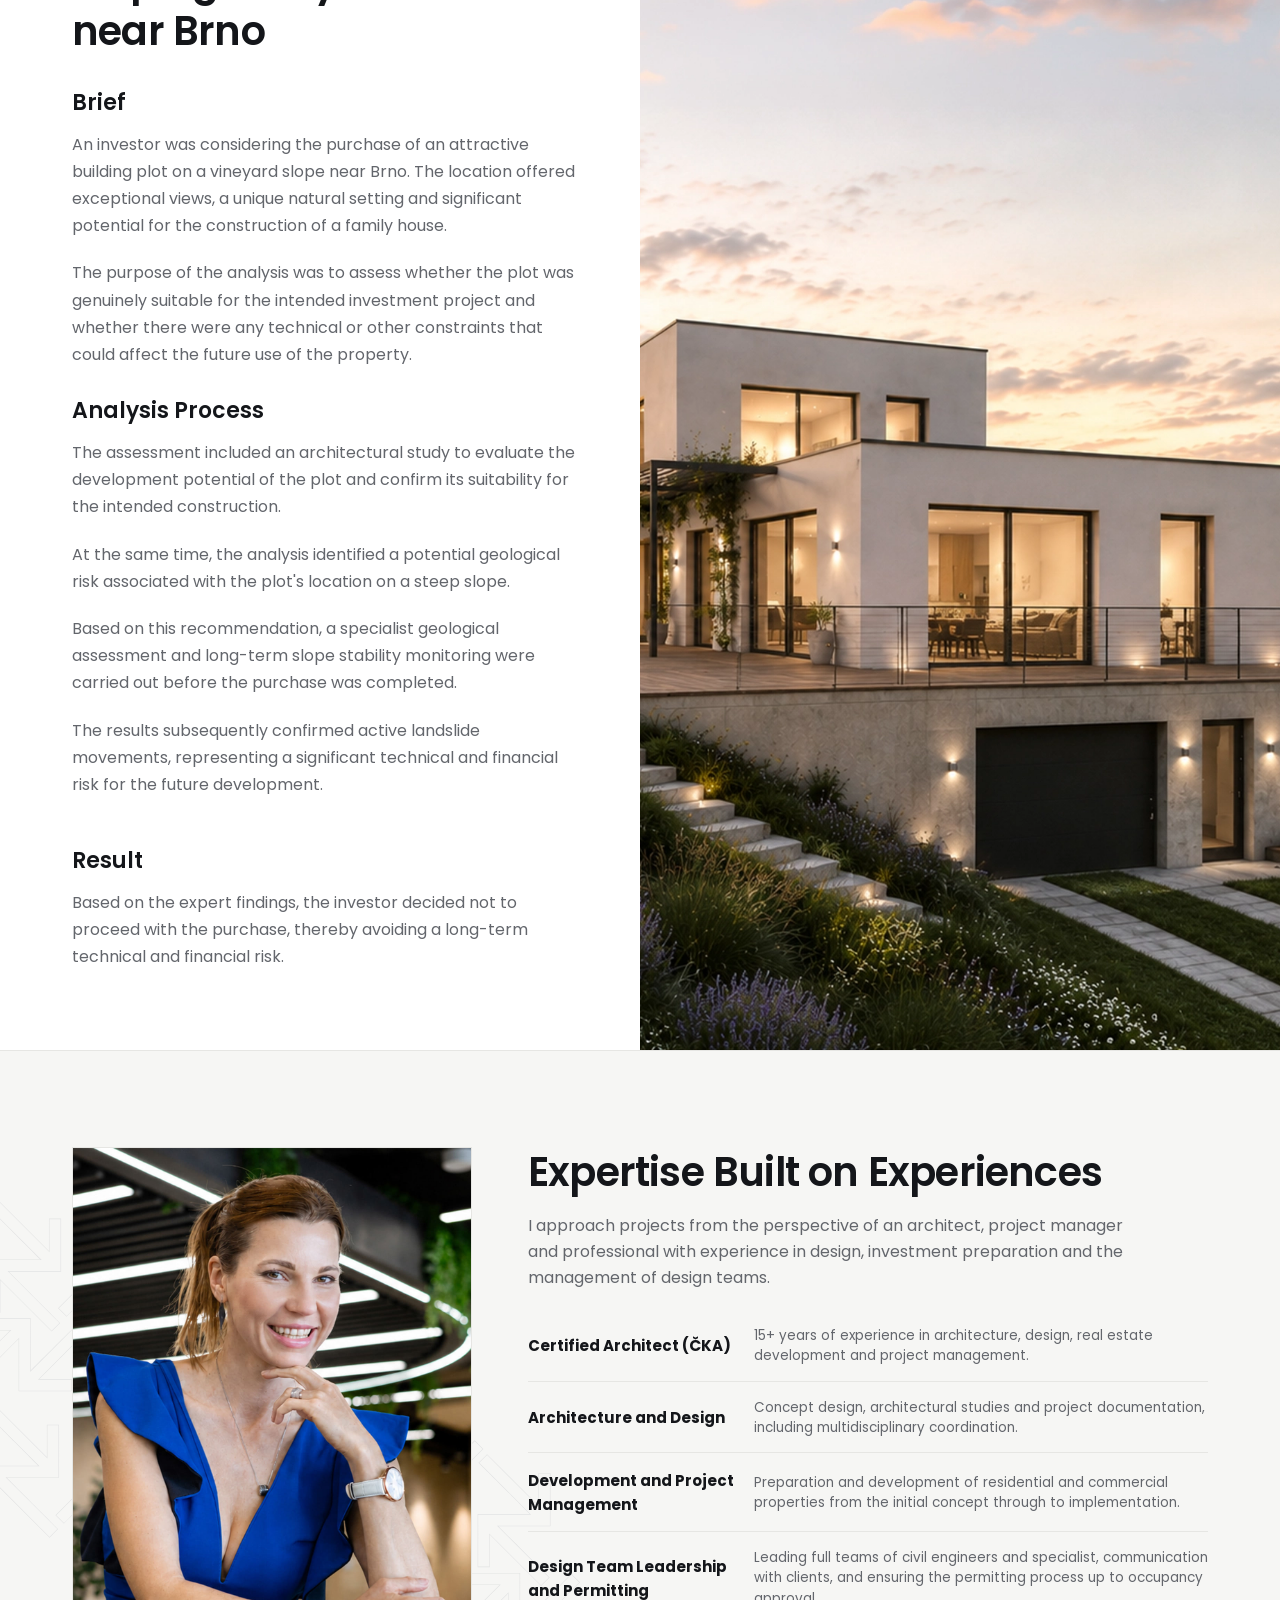
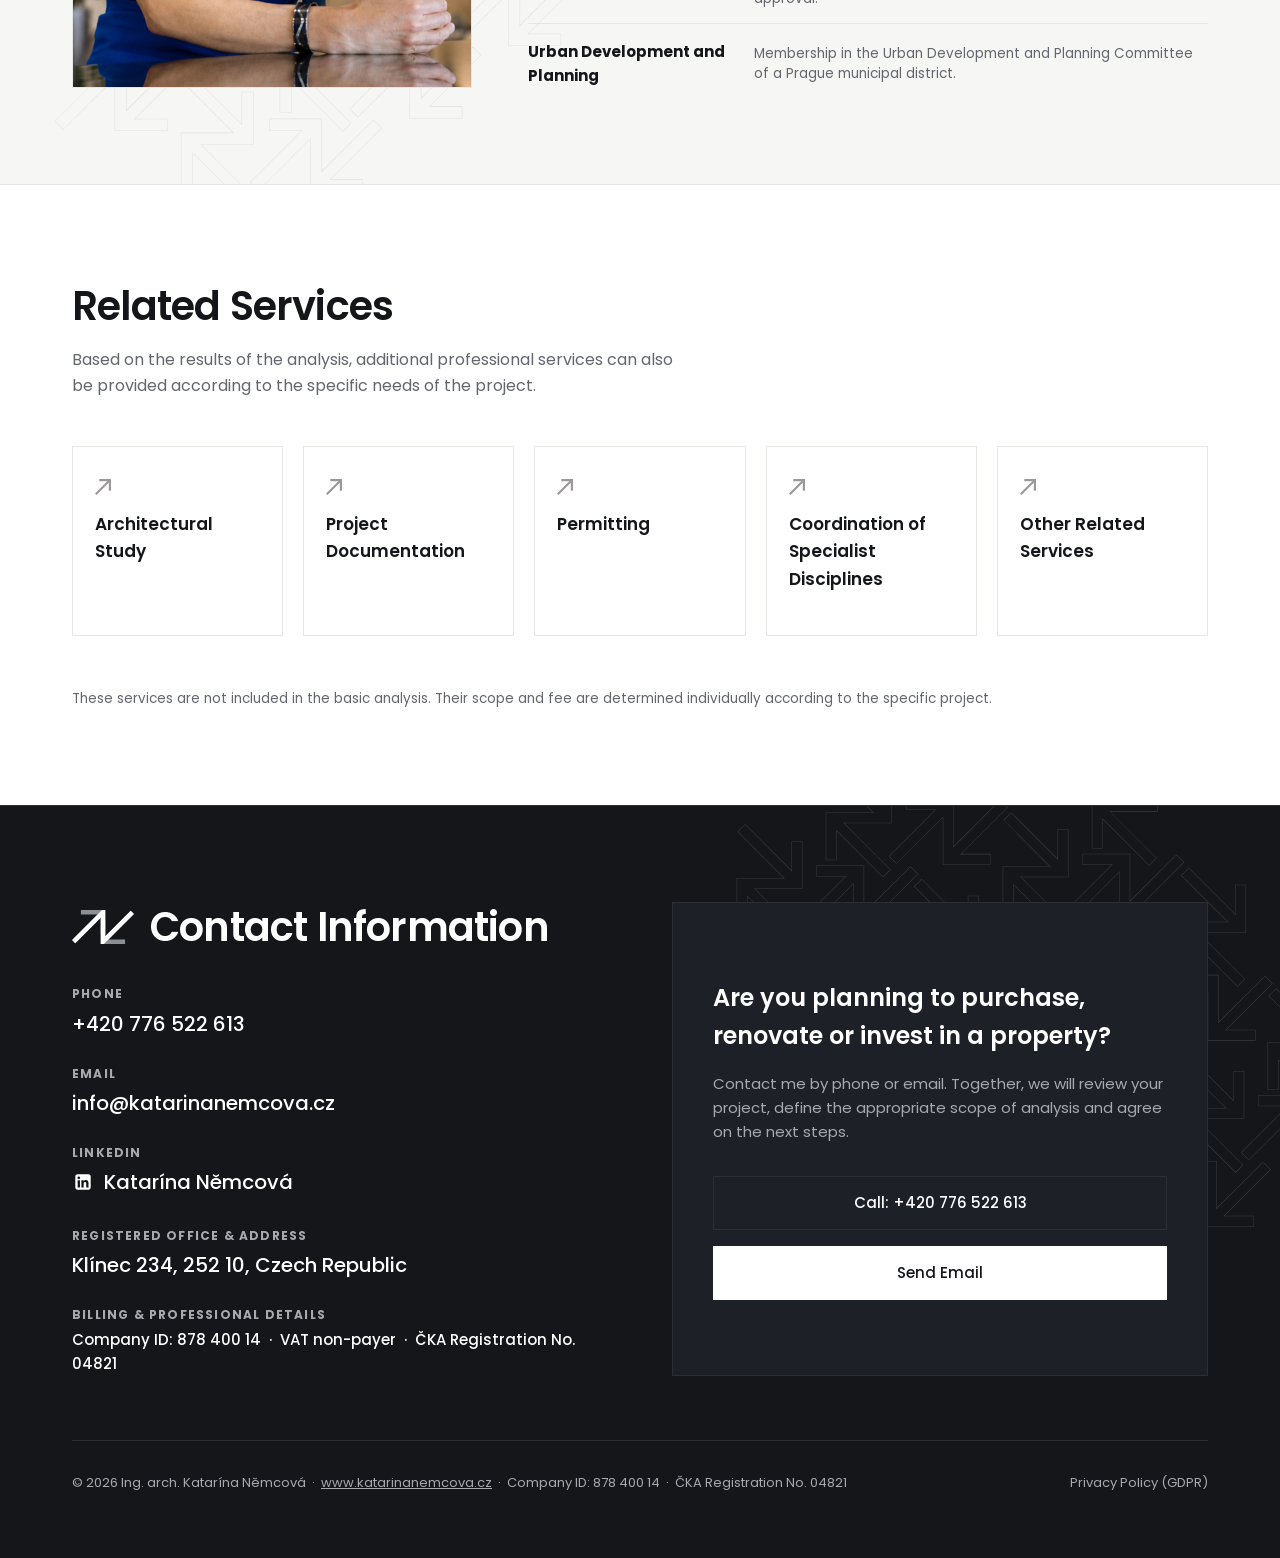
==== commit eacd8242: "New OG images." ====
--- a/index.html
+++ b/index.html
@@ -21,7 +21,7 @@
   <meta property="og:description" content="Odemykám skutečný potenciál nemovitostí. Architektonická prověrka, technické zhodnocení a návrh optimalizace pro kupující, majitele i investory.">
   <meta property="og:locale" content="cs_CZ">
   <meta property="og:locale:alternate" content="en_US">
-  <meta property="og:image" content="https://www.katarinanemcova.cz/assets/images/kn-about-me.jpg">
+  <meta property="og:image" content="https://www.katarinanemcova.cz/assets/images/og-cz.jpg">
 
   <!-- Twitter Card -->
   <meta name="twitter:card" content="summary_large_image">
--- a/css/style.css
+++ b/css/style.css
@@ -367,11 +367,13 @@
 }
 
 .mobile-toggle span {
+  display: block;
   width: 20px;
   height: 2px;
   background-color: var(--color-text-main);
-  transition: all var(--transition-fast);
+  transition: transform var(--transition-fast), opacity var(--transition-fast);
   margin: 2px 0;
+  transform-origin: center;
 }
 
 .mobile-toggle[aria-expanded="true"] span:nth-child(1) {
@@ -380,6 +382,7 @@
 
 .mobile-toggle[aria-expanded="true"] span:nth-child(2) {
   opacity: 0;
+  transform: scale(0);
 }
 
 .mobile-toggle[aria-expanded="true"] span:nth-child(3) {
